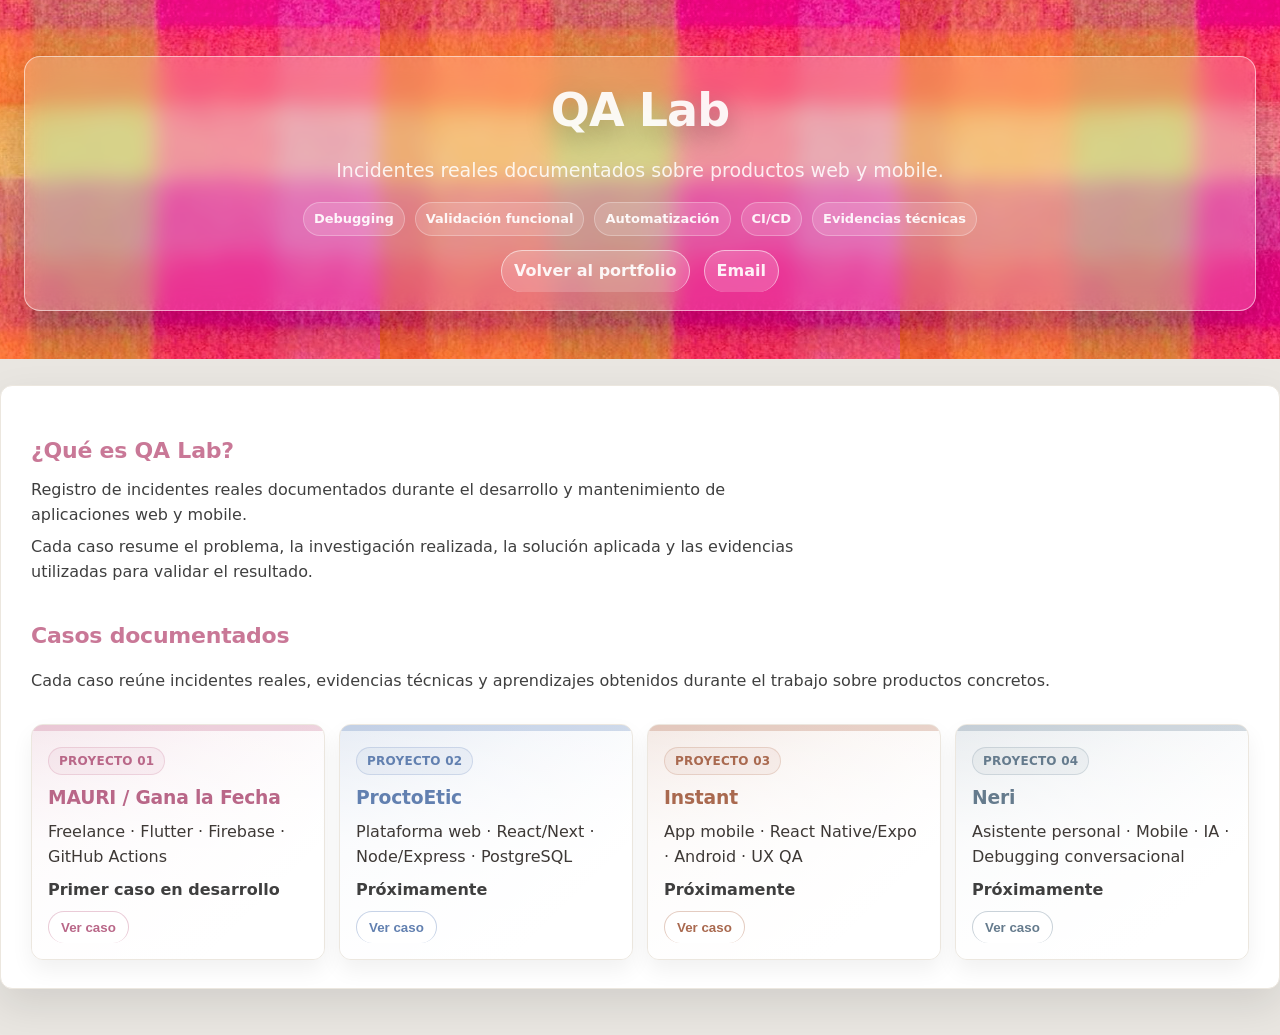
==== qa/index.html @ 07ca9635 "Carpetas de evidencias" ====
<!doctype html>
<html lang="es">
<head>
  <meta charset="UTF-8" />
  <meta name="viewport" content="width=device-width, initial-scale=1.0" />
  <title>QA Lab | Malena Guirotane</title>
  <link rel="stylesheet" href="../style.css" />
</head>

<body>
  <header class="site-header">
    <div class="container header-inner">
      <div class="brand">
        <h1 class="brand-title">QA Lab</h1>
        <p class="brand-subtitle">Incidentes reales documentados sobre productos web y mobile.</p>

        <div class="qa-hero-pills" aria-label="Enfoques QA Lab">
          <span class="pill">Debugging</span>
          <span class="pill">Validación funcional</span>
          <span class="pill">Automatización</span>
          <span class="pill">CI/CD</span>
          <span class="pill">Evidencias técnicas</span>
        </div>

        <div class="brand-links">
          <a class="btn" href="/">Volver al portfolio</a>
          <a class="btn" href="mailto:mguiro21@gmail.com?subject=Consulta%20sobre%20QA%20Lab">Email</a>
        </div>
      </div>
    </div>
  </header>

  <div class="paper-wrap">
    <main class="container paper-card">
      <section class="qa-intro">
        <h2>¿Qué es QA Lab?</h2>
        <div class="qa-copy">
          <p class="muted">
            Registro de incidentes reales documentados durante el desarrollo y mantenimiento de aplicaciones web y mobile.
          </p>
          <p class="muted">
            Cada caso resume el problema, la investigación realizada, la solución aplicada y las evidencias utilizadas para validar el resultado.
          </p>
        </div>
      </section>

      <section class="qa-cases">
        <h2>Casos documentados</h2>
        <p class="muted">
          Cada caso reúne incidentes reales, evidencias técnicas y aprendizajes obtenidos durante el trabajo sobre productos concretos.
        </p>

        <div class="qa-case-grid">
          <article class="card qa-case-card qa-case-card--mauri" data-project-card="mauri">
            <div class="qa-case-card__overlay"></div>
            <div class="qa-case-card__content">
            <div class="qa-case-card__label">PROYECTO 01</div>
            <h3>MAURI / Gana la Fecha</h3>
            <p class="muted">Freelance · Flutter · Firebase · GitHub Actions</p>
            <p class="qa-case-status">Primer caso en desarrollo</p>
            <button class="btn qa-case-trigger" type="button" data-target="mauri" data-open-label="Ver caso" data-close-label="Cerrar caso">Ver caso</button>
            </div>
          </article>

          <article class="card qa-case-card qa-case-card--proctoetic" data-project-card="proctoetic">
            <div class="qa-case-card__overlay"></div>
            <div class="qa-case-card__content">
            <div class="qa-case-card__label">PROYECTO 02</div>
            <h3>ProctoEtic</h3>
            <p class="muted">Plataforma web · React/Next · Node/Express · PostgreSQL</p>
            <p class="qa-case-status">Próximamente</p>
            <button class="btn qa-case-trigger" type="button" data-target="proctoetic" data-open-label="Ver caso" data-close-label="Cerrar caso">Ver caso</button>
            </div>
          </article>

          <article class="card qa-case-card qa-case-card--instant" data-project-card="instant">
            <div class="qa-case-card__overlay"></div>
            <div class="qa-case-card__content">
            <div class="qa-case-card__label">PROYECTO 03</div>
            <h3>Instant</h3>
            <p class="muted">App mobile · React Native/Expo · Android · UX QA</p>
            <p class="qa-case-status">Próximamente</p>
            <button class="btn qa-case-trigger" type="button" data-target="instant" data-open-label="Ver caso" data-close-label="Cerrar caso">Ver caso</button>
            </div>
          </article>

          <article class="card qa-case-card qa-case-card--neri" data-project-card="neri">
            <div class="qa-case-card__overlay"></div>
            <div class="qa-case-card__content">
            <div class="qa-case-card__label">PROYECTO 04</div>
            <h3>Neri</h3>
            <p class="muted">Asistente personal · Mobile · IA · Debugging conversacional</p>
            <p class="qa-case-status">Próximamente</p>
            <button class="btn qa-case-trigger" type="button" data-target="neri" data-open-label="Ver caso" data-close-label="Cerrar caso">Ver caso</button>
            </div>
          </article>
        </div>
      </section>

      <section id="mauri" class="qa-entry qa-entry--mauri" hidden>
        <div class="qa-entry__head">
          <span class="qa-entry__label">PROYECTO 01</span>
          <h2>MAURI / Gana la Fecha</h2>
        </div>
        <p class="qa-entry__meta muted">Proyecto freelance de mantenimiento, debugging, builds Android/Web y automatización de despliegues sobre una app Flutter/Firebase.</p>

        <div class="qa-tabs" role="tablist" aria-label="Secciones MAURI">
          <button class="qa-tab is-active" type="button" role="tab" aria-selected="true" data-tab-target="mauri-overview">Ficha rápida</button>
          <button class="qa-tab" type="button" role="tab" aria-selected="false" data-tab-target="mauri-summary">Resumen</button>
          <button class="qa-tab" type="button" role="tab" aria-selected="false" data-tab-target="mauri-tech">Tecnologías</button>
          <button class="qa-tab" type="button" role="tab" aria-selected="false" data-tab-target="mauri-incidents">Incidentes</button>
          <button class="qa-tab" type="button" role="tab" aria-selected="false" data-tab-target="mauri-learnings">Aprendizajes</button>
        </div>

        <div class="qa-tab-panels">
          <section id="mauri-overview" class="qa-tab-panel is-active" role="tabpanel">
            <div class="qa-fact-grid">
              <div class="qa-fact-row"><span class="qa-fact-key">Rol</span><span class="qa-fact-value">Proyecto freelance</span></div>
              <div class="qa-fact-row"><span class="qa-fact-key">Tipo</span><span class="qa-fact-value">Mantenimiento correctivo y evolutivo</span></div>
              <div class="qa-fact-row"><span class="qa-fact-key">Plataformas</span><span class="qa-fact-value">Android · Web</span></div>
              <div class="qa-fact-row"><span class="qa-fact-key">Stack principal</span><span class="qa-fact-value">Flutter · Firebase</span></div>
              <div class="qa-fact-row"><span class="qa-fact-key">Foco</span><span class="qa-fact-value">Debugging · Builds · CI/CD · Despliegues</span></div>
            </div>
          </section>

          <section id="mauri-summary" class="qa-tab-panel" role="tabpanel" hidden>
            <p class="muted">MAURI / Gana la Fecha fue un proyecto freelance de mantenimiento correctivo y evolutivo sobre una aplicación Flutter/Firebase y su landing web.</p>
            <p class="muted">En esta sección se documentan incidentes relacionados con debugging, infraestructura, CI/CD, despliegues y validación técnica en un contexto de cliente real.</p>
          </section>

          <section id="mauri-tech" class="qa-tab-panel" role="tabpanel" hidden>
            <div class="qa-tech-groups">
              <article class="qa-tech-group">
                <h3>Mobile / App</h3>
                <ul class="stack">
                  <li>Flutter</li>
                  <li>Android Build</li>
                </ul>
              </article>

              <article class="qa-tech-group">
                <h3>Backend / Plataforma</h3>
                <ul class="stack">
                  <li>Firebase</li>
                  <li>Firebase Hosting</li>
                </ul>
              </article>

              <article class="qa-tech-group">
                <h3>CI/CD</h3>
                <ul class="stack">
                  <li>GitHub Actions</li>
                  <li>GitHub</li>
                </ul>
              </article>

              <article class="qa-tech-group">
                <h3>Control de versión</h3>
                <ul class="stack">
                  <li>Git</li>
                </ul>
              </article>
            </div>
          </section>

          <section id="mauri-incidents" class="qa-tab-panel" role="tabpanel" hidden>
            <ul class="qa-incident-list qa-incident-list--docs">
              <li>MAU-001 — Pipeline Android bloqueado por configuración de build.</li>
              <li>MAU-002 — Crash crítico durante el inicio de Flutter Web.</li>
              <li>MAU-003 — Problemas de despliegue y publicación de la versión Web.</li>
              <li>MAU-004 — Hardening de Firebase Hosting y reglas de seguridad.</li>
            </ul>

            <div class="qa-evidence-placeholder qa-evidence-placeholder--inline">
              <strong>Evidencias previstas</strong>
              <p>GitHub Actions overview · run fallido · run exitoso · artifacts generados · error Flutter Web · validación post-fix</p>
            </div>
          </section>

          <section id="mauri-learnings" class="qa-tab-panel" role="tabpanel" hidden>
            <p class="muted">Este proyecto permitió trabajar sobre problemas reales de mantenimiento, despliegue y validación técnica, integrando debugging, revisión de logs, configuración Firebase y automatización de builds.</p>
          </section>
        </div>
      </section>

      <section id="proctoetic" class="qa-entry qa-entry--proctoetic" hidden>
        <div class="qa-entry__head">
          <span class="qa-entry__label">PROYECTO 02</span>
          <h2>ProctoEtic</h2>
        </div>
        <p class="qa-entry__meta muted">Plataforma web de evaluación y supervisión con foco en flujos funcionales, monitoreo y validación operativa.</p>

        <div class="qa-entry__grid">
          <article class="card compact">
            <h3>Resumen ejecutivo</h3>
            <p class="muted">Contenido en documentación. Esta sección se completará con incidentes reales, evidencias y validaciones técnicas.</p>
          </article>
          <article class="card compact">
            <h3>Tecnologías</h3>
            <p class="muted">React/Next · Node/Express · PostgreSQL</p>
          </article>
          <article class="card compact">
            <h3>Incidentes</h3>
            <p class="muted">Contenido en documentación. Esta sección se completará con incidentes reales, evidencias y validaciones técnicas.</p>
          </article>
          <article class="card compact">
            <h3>Aprendizajes</h3>
            <p class="muted">Contenido en documentación. Esta sección se completará con incidentes reales, evidencias y validaciones técnicas.</p>
          </article>
        </div>
      </section>

      <section id="instant" class="qa-entry qa-entry--instant" hidden>
        <div class="qa-entry__head">
          <span class="qa-entry__label">PROYECTO 03</span>
          <h2>Instant</h2>
        </div>
        <p class="qa-entry__meta muted">App mobile orientada a validación funcional, pruebas de experiencia de uso y control de flujos sobre entorno Android.</p>

        <div class="qa-entry__grid">
          <article class="card compact">
            <h3>Resumen ejecutivo</h3>
            <p class="muted">Contenido en documentación. Esta sección se completará con incidentes reales, evidencias y validaciones técnicas.</p>
          </article>
          <article class="card compact">
            <h3>Tecnologías</h3>
            <p class="muted">React Native/Expo · Android · UX QA</p>
          </article>
          <article class="card compact">
            <h3>Incidentes</h3>
            <p class="muted">Contenido en documentación. Esta sección se completará con incidentes reales, evidencias y validaciones técnicas.</p>
          </article>
          <article class="card compact">
            <h3>Aprendizajes</h3>
            <p class="muted">Contenido en documentación. Esta sección se completará con incidentes reales, evidencias y validaciones técnicas.</p>
          </article>
        </div>
      </section>

      <section id="neri" class="qa-entry qa-entry--neri" hidden>
        <div class="qa-entry__head">
          <span class="qa-entry__label">PROYECTO 04</span>
          <h2>Neri</h2>
        </div>
        <p class="qa-entry__meta muted">Asistente personal mobile con foco en debugging conversacional, validación de comportamiento y trazabilidad funcional.</p>

        <div class="qa-entry__grid">
          <article class="card compact">
            <h3>Resumen ejecutivo</h3>
            <p class="muted">Contenido en documentación. Esta sección se completará con incidentes reales, evidencias y validaciones técnicas.</p>
          </article>
          <article class="card compact">
            <h3>Tecnologías</h3>
            <p class="muted">Mobile · IA · Debugging conversacional</p>
          </article>
          <article class="card compact">
            <h3>Incidentes</h3>
            <p class="muted">Contenido en documentación. Esta sección se completará con incidentes reales, evidencias y validaciones técnicas.</p>
          </article>
          <article class="card compact">
            <h3>Aprendizajes</h3>
            <p class="muted">Contenido en documentación. Esta sección se completará con incidentes reales, evidencias y validaciones técnicas.</p>
          </article>
        </div>
      </section>
    </main>
  </div>
  <script>
    (() => {
      const triggers = document.querySelectorAll('.qa-case-trigger');
      const cards = document.querySelectorAll('[data-project-card]');
      const sections = document.querySelectorAll('.qa-entry');
      let activeId = null;

      function syncButtons(id) {
        triggers.forEach((trigger) => {
          const isActive = trigger.dataset.target === id;
          trigger.textContent = isActive ? trigger.dataset.closeLabel : trigger.dataset.openLabel;
          trigger.classList.toggle('is-active', isActive);
          trigger.setAttribute('aria-expanded', isActive ? 'true' : 'false');
        });
      }

      function closeAll() {
        sections.forEach((section) => {
          section.hidden = true;
          section.classList.remove('is-active');
        });

        cards.forEach((card) => {
          card.classList.remove('is-active');
        });

        syncButtons(null);
        activeId = null;
      }

      function openProject(id) {
        closeAll();

        const target = document.getElementById(id);
        const activeCard = document.querySelector(`[data-project-card="${id}"]`);

        if (!target || !activeCard) return;

        target.hidden = false;
        target.classList.add('is-active');
        activeCard.classList.add('is-active');
        syncButtons(id);
        activeId = id;

        requestAnimationFrame(() => {
          target.scrollIntoView({ behavior: 'smooth', block: 'start' });
        });
      }

      triggers.forEach((trigger) => {
        trigger.addEventListener('click', () => {
          const id = trigger.dataset.target;
          if (activeId === id) {
            closeAll();
            return;
          }
          openProject(id);
        });
      });

      const mauriTabs = document.querySelectorAll('#mauri .qa-tab');
      const mauriPanels = document.querySelectorAll('#mauri .qa-tab-panel');

      mauriTabs.forEach((tab) => {
        tab.addEventListener('click', () => {
          const targetId = tab.dataset.tabTarget;

          mauriTabs.forEach((item) => {
            const active = item === tab;
            item.classList.toggle('is-active', active);
            item.setAttribute('aria-selected', active ? 'true' : 'false');
          });

          mauriPanels.forEach((panel) => {
            const active = panel.id === targetId;
            panel.classList.toggle('is-active', active);
            panel.hidden = !active;
          });
        });
      });
    })();
  </script>
</body>
</html>
---- style.css ----
:root{
  --ink: #1b1b1b;
  --muted: #3f3f3f;

  /* body inferior */
  --page-gray: #e9e6e1;
  --card-white: #ffffff;

  /* rosa pastel */
  --pink-soft: #d98aa7;
  --pink-soft-2: #c97897;

  --border-soft: #ece7df;
}

*{ box-sizing: border-box; }
html{ scroll-behavior: smooth; }

body{
  margin: 0;
  font-family: system-ui, -apple-system, Segoe UI, Roboto, Arial, sans-serif;
  color: var(--ink);
  background: #faf8f4;
  line-height: 1.55;
}

.container{
  max-width: 1360px;
  margin: 0 auto;
  padding: 22px 24px;
}

/* ===== HEADER con IMAGEN TEXTIL ===== */
.site-header{
  position: relative;
  padding: 34px 0 26px;
  overflow: hidden;
}

/* Fondo: imagen en mosaico para que NO se deforme */
.site-header::before{
  content:"";
  position:absolute;
  inset: 0;

  /* fallback visible si algo falla */
  background-color: #e43a8b;

  /* tu imagen local */
  background-image: url("./assets/textura-lana.jpg");
  background-repeat: repeat;
  background-size: 520px 520px;   /* ajusta tamaño del patrón */
  background-position: center;

  filter: saturate(1.08) contrast(1.05);
}

/* Luz suave para dar “acabado” (no debe blanquear) */
.site-header::after{
  content:"";
  position:absolute;
  inset: 0;
  pointer-events: none;

  background:
    radial-gradient(900px 380px at 20% 30%, rgba(255,255,255,0.10), transparent 65%),
    radial-gradient(900px 380px at 80% 40%, rgba(255,255,255,0.08), transparent 65%);
  opacity: 0.75;
}

.header-inner{
  position: relative;
  z-index: 1;
  display: flex;
  justify-content: center;
}

.brand{
  display: inline-block;
  width: 100%;
  max-width: none;
  margin: 0 auto;
  padding: 18px;
  border-radius: 16px;
  border: 1px solid rgba(255,255,255,0.55);
  background: rgba(255,255,255,0.18);
  backdrop-filter: blur(10px);
  box-shadow: 0 18px 45px rgba(0,0,0,0.20);
  text-align: center;
}

.brand-title{
  margin: 0;
  font-size: clamp(30px, 5vw, 46px);
  letter-spacing: -0.02em;
  color: rgba(255,255,255,0.92);
  text-shadow: 0 10px 28px rgba(0,0,0,0.30);
}

.brand-subtitle{
  margin: 10px 0 0;
  color: rgba(255,255,255,0.86);
  max-width: none;
  font-size: 19px;
  margin-left: auto;
  margin-right: auto;
}

.brand-links{
  display: flex;
  gap: 14px;
  flex-wrap: wrap;
  margin-top: 14px;
  justify-content: center;
}

.brand-links a{
  color: rgba(255,255,255,0.92);
  text-decoration: none;
  border-bottom: 1px solid rgba(255,255,255,0.35);
}
.brand-links a:hover{ border-bottom-color: rgba(255,255,255,0.75); }

/* ===== BODY GRIS + TARJETA BLANCA ===== */
.paper-wrap{
  background: var(--page-gray);
  padding: 26px 0 46px;
}

.paper-card{
  background: var(--card-white);
  border: 1px solid var(--border-soft);
  border-radius: 12px;
  padding: 28px 30px;
  box-shadow: 0 16px 40px rgba(0,0,0,0.10);
}

.qa-intro{
  max-width: 780px;
}

.qa-copy{
  display: grid;
  gap: 8px;
}

.qa-copy p{
  margin: 0;
}

.qa-hero-pills{
  display: flex;
  flex-wrap: wrap;
  justify-content: center;
  gap: 10px;
  margin-top: 16px;
}

.qa-hero-pills .pill{
  border-style: solid;
  border-color: rgba(255,255,255,0.28);
  background: rgba(255,255,255,0.14);
  color: rgba(255,255,255,0.92);
}

.qa-cases,
.qa-entry{
  margin-top: 34px;
}

.qa-case-grid{
  display: grid;
  grid-template-columns: repeat(auto-fit, minmax(250px, 1fr));
  gap: 14px;
  margin-top: 12px;
}

.qa-case-card{
  --qa-accent-rgb: 201,120,151;
  --qa-accent-text: #b96788;
  position: relative;
  overflow: hidden;
  display: flex;
  flex-direction: column;
  gap: 8px;
  min-height: 220px;
  justify-content: flex-end;
  background-size: cover;
  background-position: center;
  isolation: isolate;
  border: 1px solid rgba(var(--qa-accent-rgb),0.26);
  box-shadow: 0 12px 24px rgba(0,0,0,0.06);
  transition: transform 180ms ease, box-shadow 180ms ease, border-color 180ms ease, background-color 180ms ease;
}

.qa-case-card::before{
  content: "";
  position: absolute;
  top: 0;
  left: 0;
  right: 0;
  height: 6px;
  background: rgba(var(--qa-accent-rgb),0.30);
  z-index: 1;
}

.qa-case-card h3,
.qa-case-card p{
  margin: 0;
}

.qa-case-card h3{
  color: var(--qa-accent-text);
}

.qa-case-card .btn{
  margin-top: auto;
  width: fit-content;
  position: relative;
  z-index: 1;
  border-color: rgba(var(--qa-accent-rgb),0.38);
  color: var(--qa-accent-text);
  background: rgba(255,255,255,0.72);
}

.qa-case-card__label,
.qa-entry__label{
  display: inline-flex;
  align-items: center;
  width: fit-content;
  padding: 4px 10px;
  border-radius: 999px;
  border: 1px solid rgba(var(--qa-accent-rgb),0.24);
  background: rgba(var(--qa-accent-rgb),0.08);
  color: var(--qa-accent-text);
  font-size: 12px;
  font-weight: 700;
  letter-spacing: 0.02em;
}

.qa-case-card__overlay{
  position: absolute;
  inset: 0;
  background:
    linear-gradient(180deg, rgba(255,255,255,0.10) 0%, rgba(255,255,255,0.74) 50%, rgba(255,255,255,0.90) 100%),
    linear-gradient(135deg, rgba(var(--qa-accent-rgb),0.18) 0%, rgba(var(--qa-accent-rgb),0.08) 38%, rgba(255,255,255,0) 78%);
  z-index: 0;
}

.qa-case-card__content{
  position: relative;
  z-index: 1;
  display: flex;
  flex-direction: column;
  gap: 8px;
  padding-top: 6px;
}

.qa-case-card__content .muted{
  color: #3e3936;
}

.qa-case-card:hover{
  transform: translateY(-2px);
  box-shadow: 0 16px 30px rgba(0,0,0,0.09);
}

.qa-case-card.is-active{
  border-color: rgba(var(--qa-accent-rgb),0.52);
  background-color: rgba(var(--qa-accent-rgb),0.06);
  box-shadow: 0 18px 34px rgba(0,0,0,0.12);
}

.qa-case-card.is-active .qa-case-card__label{
  background: rgba(var(--qa-accent-rgb),0.18);
  border-color: rgba(var(--qa-accent-rgb),0.42);
}

.qa-case-card.is-active h3{
  color: var(--qa-accent-text);
}

.qa-case-card--mauri{
  --qa-accent-rgb: 201,120,151;
  --qa-accent-text: #b96788;
  background-image:
    linear-gradient(135deg, rgba(255,236,242,0.98), rgba(255,244,248,0.95)),
    linear-gradient(135deg, rgba(201,120,151,0.24), rgba(217,138,167,0.12));
}

.qa-case-card--proctoetic{
  --qa-accent-rgb: 108,140,191;
  --qa-accent-text: #6280b0;
  background-image:
    linear-gradient(135deg, rgba(232,241,255,0.97), rgba(244,248,255,0.93)),
    url("./assets/proctoetic/02-dashboard.png");
}

.qa-case-card--instant{
  --qa-accent-rgb: 185,121,92;
  --qa-accent-text: #a9694f;
  background-image:
    linear-gradient(135deg, rgba(251,238,228,0.98), rgba(255,246,240,0.94)),
    url("./assets/instant/01-home.png");
}

.qa-case-card--neri{
  --qa-accent-rgb: 114,137,156;
  --qa-accent-text: #657b8d;
  background-image:
    linear-gradient(135deg, rgba(235,241,246,0.98), rgba(245,248,251,0.94)),
    linear-gradient(135deg, rgba(114,137,156,0.16), rgba(114,137,156,0.06));
}

.qa-case-trigger{
  align-self: flex-start;
}

.qa-case-trigger.is-active{
  border-color: rgba(var(--qa-accent-rgb),0.58);
  background: rgba(var(--qa-accent-rgb),0.14);
  color: var(--qa-accent-text);
  box-shadow: 0 6px 14px rgba(0,0,0,0.06);
}

.qa-case-status{
  color: var(--muted);
  font-weight: 600;
}

.qa-entry{
  scroll-margin-top: 26px;
  --qa-accent-rgb: 201,120,151;
  --qa-accent-text: #b96788;
  margin-top: 42px;
  padding: 30px 32px;
  border-radius: 22px;
  border: 1px solid rgba(var(--qa-accent-rgb),0.16);
  border-left: 5px solid rgba(var(--qa-accent-rgb),0.42);
  background:
    linear-gradient(180deg, rgba(255,251,249,0.99) 0%, rgba(249,245,241,0.99) 100%);
  box-shadow:
    0 20px 38px rgba(0,0,0,0.13),
    inset 0 1px 0 rgba(255,255,255,0.72);
}

.qa-entry[hidden]{
  display: none !important;
}

.qa-entry.is-active{
  animation: qaFadeIn 220ms ease;
}

.qa-entry__head{
  display: grid;
  gap: 10px;
  margin-bottom: 14px;
}

.qa-entry__head h2{
  margin-bottom: 0;
  color: var(--qa-accent-text);
}

.qa-entry__meta{
  margin: 0;
  max-width: 760px;
}

.qa-entry__grid{
  display: grid;
  grid-template-columns: repeat(auto-fit, minmax(240px, 1fr));
  gap: 16px;
  margin-top: 18px;
}

.qa-entry__grid .card{
  margin-top: 0;
  box-shadow: 0 8px 18px rgba(0,0,0,0.05);
  background: rgba(255,255,255,0.82);
  border-color: rgba(var(--qa-accent-rgb),0.12);
}

.qa-entry__grid .card h3{
  color: var(--qa-accent-text);
}

.qa-tabs{
  display: flex;
  flex-wrap: wrap;
  gap: 10px;
  margin-top: 18px;
  padding-bottom: 4px;
}

.qa-tab{
  appearance: none;
  border: 1px solid rgba(var(--qa-accent-rgb),0.16);
  background: rgba(255,255,255,0.68);
  color: var(--muted);
  border-radius: 999px;
  padding: 10px 14px;
  font: inherit;
  font-weight: 600;
  cursor: pointer;
  transition: border-color 160ms ease, background 160ms ease, color 160ms ease, box-shadow 160ms ease;
}

.qa-tab:hover{
  border-color: rgba(var(--qa-accent-rgb),0.28);
  color: var(--qa-accent-text);
}

.qa-tab.is-active{
  border-color: rgba(var(--qa-accent-rgb),0.38);
  background: rgba(var(--qa-accent-rgb),0.12);
  color: var(--qa-accent-text);
  box-shadow: 0 8px 16px rgba(0,0,0,0.05);
}

.qa-tab-panels{
  margin-top: 18px;
}

.qa-tab-panel{
  border: 1px solid rgba(var(--qa-accent-rgb),0.14);
  border-radius: 16px;
  background: rgba(255,255,255,0.76);
  box-shadow: 0 4px 10px rgba(0,0,0,0.03);
  padding: 18px;
}

.qa-tab-panel[hidden]{
  display: none !important;
}

.qa-tab-panel p{
  margin: 0;
}

.qa-tab-panel p + p{
  margin-top: 10px;
}

.qa-fact-grid{
  display: grid;
  gap: 10px;
}

.qa-fact-row{
  display: grid;
  grid-template-columns: minmax(120px, 180px) 1fr;
  gap: 14px;
  padding-bottom: 10px;
  border-bottom: 1px solid rgba(var(--qa-accent-rgb),0.10);
}

.qa-fact-row:last-child{
  padding-bottom: 0;
  border-bottom: 0;
}

.qa-fact-key{
  color: var(--qa-accent-text);
  font-weight: 700;
}

.qa-fact-value{
  color: var(--muted);
}

.qa-tech-groups{
  display: grid;
  grid-template-columns: repeat(auto-fit, minmax(220px, 1fr));
  gap: 14px;
}

.qa-tech-group{
  padding: 14px;
  border-radius: 14px;
  border: 1px solid rgba(var(--qa-accent-rgb),0.10);
  background: rgba(255,255,255,0.60);
}

.qa-tech-group h3{
  margin: 0 0 10px;
  color: var(--qa-accent-text);
  font-size: 15px;
}

.qa-tech-group .stack{
  margin-top: 0;
}

.qa-incident-list--docs{
  margin: 0;
  padding-left: 18px;
}

.qa-incident-list--docs li + li{
  margin-top: 8px;
}

.qa-evidence-placeholder{
  margin-top: 10px;
  padding: 10px 12px;
  border-radius: 12px;
  border: 1px dashed rgba(var(--qa-accent-rgb),0.22);
  background: rgba(var(--qa-accent-rgb),0.05);
}

.qa-evidence-placeholder strong{
  display: block;
  margin-bottom: 4px;
  color: var(--qa-accent-text);
}

.qa-evidence-placeholder p{
  margin: 0;
  color: var(--muted);
}

.qa-evidence-placeholder--inline{
  margin-top: 16px;
}

@media (max-width: 640px){
  .qa-tabs{
    flex-wrap: nowrap;
    overflow-x: auto;
    padding-bottom: 6px;
  }

  .qa-fact-row{
    grid-template-columns: 1fr;
    gap: 4px;
  }
}

.qa-incident-list{
  margin: 0;
  padding-left: 18px;
  color: var(--muted);
}

.qa-incident-list li + li{
  margin-top: 6px;
}

.qa-entry--mauri{
  --qa-accent-rgb: 201,120,151;
  --qa-accent-text: #b96788;
}

.qa-entry--proctoetic{
  --qa-accent-rgb: 108,140,191;
  --qa-accent-text: #6280b0;
}

.qa-entry--instant{
  --qa-accent-rgb: 185,121,92;
  --qa-accent-text: #a9694f;
}

.qa-entry--neri{
  --qa-accent-rgb: 114,137,156;
  --qa-accent-text: #657b8d;
}

@keyframes qaFadeIn{
  from{
    opacity: 0;
    transform: translateY(6px);
  }
  to{
    opacity: 1;
    transform: translateY(0);
  }
}

@media (max-width: 640px){
  .qa-entry{
    padding: 18px;
  }
}

section{ margin-top: 20px; }

.about-copy{
  max-width: 760px;
}

.about-copy p{
  max-width: none;
}

h2{
  margin: 0 0 10px;
  font-size: 22px;
  letter-spacing: -0.01em;
  color: var(--pink-soft-2);
}

h3{
  margin: 0 0 8px;
  letter-spacing: -0.01em;
  color: var(--pink-soft-2);
}

.muted{ color: var(--muted); }

.paper-card a{
  color: var(--pink-soft-2);
  text-decoration: none;
  border-bottom: 1px solid rgba(201,120,151,0.35);
}
.paper-card a:hover{ border-bottom-color: rgba(201,120,151,0.85); }

.btn{
  display: inline-flex;
  align-items: center;
  gap: 6px;
  padding: 8px 12px;
  border-radius: 999px;
  border: 1px solid rgba(201,120,151,0.35);
  background: #fff;
  color: var(--pink-soft-2);
  font-weight: 600;
  text-decoration: none;
  cursor: pointer;
}
.btn,
a.btn{ border-bottom: 0; }
.btn:hover{ border-color: rgba(201,120,151,0.85); }
.paper-card a.btn:hover{ border-bottom: 0; }
.btn[aria-disabled="true"]{
  opacity: 0.6;
  pointer-events: none;
}

.brand-links .btn{
  background: rgba(255,255,255,0.18);
  border-color: rgba(255,255,255,0.55);
  color: rgba(255,255,255,0.92);
  border-bottom: 0;
}
.brand-links .btn:hover{ border-color: rgba(255,255,255,0.85); }

.links{
  display: flex;
  gap: 12px;
  margin-top: 10px;
  flex-wrap: wrap;
}

.pill{
  display: inline-flex;
  align-items: center;
  padding: 6px 10px;
  border-radius: 999px;
  border: 1px dashed rgba(201,120,151,0.35);
  background: rgba(201,120,151,0.08);
  color: rgba(201,120,151,0.95);
  font-size: 13px;
  font-weight: 600;
}

.card{
  background: #fff;
  border: 1px solid var(--border-soft);
  border-radius: 12px;
  padding: 16px;
  margin-top: 14px;
  box-shadow: 0 10px 22px rgba(0,0,0,0.06);
}

.card.compact p{ margin: 0; }
.card.compact h3{ margin-bottom: 6px; }

.project-card__header{
  display: flex;
  align-items: flex-start;
  gap: 10px;
  flex-wrap: wrap;
}

.project-status{
  display: inline-flex;
  align-items: center;
  padding: 4px 10px;
  border-radius: 999px;
  border: 1px solid rgba(201,120,151,0.25);
  background: rgba(201,120,151,0.12);
  color: rgba(201,120,151,0.95);
  font-size: 12px;
  font-weight: 600;
}

.project-lead{
  margin: 10px 0 0;
  color: var(--muted);
}

.project-role{
  margin: 12px 0 0;
  color: var(--muted);
}

.project-card--secondary{
  box-shadow: 0 8px 18px rgba(0,0,0,0.05);
  padding-bottom: 22px;
}

.project-card--secondary .links{
  margin-bottom: 2px;
}

/* Skills tags */
.tags{
  list-style: none;
  padding: 0;
  margin: 12px 0 0;
  display: flex;
  flex-wrap: wrap;
  gap: 10px;
}

.tags li{
  background: #fff;
  border: 1px solid var(--border-soft);
  padding: 8px 12px;
  border-radius: 999px;
  color: var(--pink-soft);
}

.skills-grid{
  display: grid;
  grid-template-columns: repeat(auto-fit, minmax(260px, 1fr));
  gap: 14px;
  margin-top: 12px;
}

.skill-card{
  margin-top: 0;
  min-height: 100%;
}

.skill-card p{
  line-height: 1.6;
}

/* Stack chips */
.stack{
  list-style: none;
  padding: 0;
  margin: 10px 0 0;
  display: flex;
  flex-wrap: wrap;
  gap: 8px;
}

.stack li{
  background: rgba(201,120,151,0.10);
  border: 1px solid rgba(201,120,151,0.22);
  color: rgba(201,120,151,0.95);
  padding: 6px 10px;
  border-radius: 999px;
  font-size: 13px;
}

.features{
  margin: 10px 0 0;
  padding-left: 18px;
  color: var(--muted);
}
.features li{ margin: 4px 0; }

.instant-strip{
  margin-top: 14px;
  display: flex;
  gap: 12px;
  justify-content: center;
  align-items: center;
  flex-wrap: wrap;
}

.instant-strip a{
  display: block;
  padding: 6px;
  border-radius: 16px;
  background: rgba(217,138,167,0.12);
  border: 1px solid rgba(217,138,167,0.22);
  box-shadow: 0 10px 20px rgba(0,0,0,0.08);
  transition: transform 160ms ease, box-shadow 160ms ease, background 160ms ease;
  cursor: pointer;
}

.instant-strip img{
  display: block;
  width: 100px;
  aspect-ratio: 9 / 19;
  object-fit: cover;
  border-radius: 12px;
  box-shadow: 0 6px 14px rgba(0,0,0,0.10);
}

.instant-strip a:hover{
  transform: translateY(-4px) scale(1.02);
  background: rgba(217,138,167,0.16);
  box-shadow: 0 18px 30px rgba(0,0,0,0.12);
}

.pe-modal:target{
  display: flex;
  opacity: 1;
  animation: peFadeIn 180ms ease;
}


.pe-modal{
  position: fixed;
  inset: 0;
  display: none;
  opacity: 0;
  transition: opacity 180ms ease;
  align-items: center;
  justify-content: center;
  background: rgba(0,0,0,0.7);
  z-index: 10000;
}

@keyframes peFadeIn{
  from { opacity: 0; }
  to { opacity: 1; }
}

.pe-modal[aria-hidden="false"]{
  display: flex;
  opacity: 1;
}

.pe-modal__backdrop{
  position: absolute;
  inset: 0;
}

.pe-modal__panel{
  position: relative;
  z-index: 1;
  width: min(92vw, 980px);
  max-height: 90vh;
  background: #d6d2c9;
  border: 1px solid rgba(217,138,167,0.18);
  border-radius: 16px;
  padding: 16px 18px 20px;
  display: flex;
  align-items: center;
  justify-content: center;
  box-shadow: 0 26px 60px rgba(0,0,0,0.18);
}

.pe-modal__figure{
  margin: 0;
  text-align: center;
}

.pe-modal__figure img{
  max-width: 92vw;
  max-height: 72vh;
  border-radius: 12px;
  display: block;
  margin: 0 auto;
}

.pe-modal__figure figcaption{
  margin-top: 10px;
  display: flex;
  justify-content: center;
  gap: 12px;
  color: rgba(0,0,0,0.65);
  font-size: 14px;
}

.pe-modal__nav,
.pe-modal__close{
  position: absolute;
  top: 50%;
  transform: translateY(-50%);
  width: 44px;
  height: 44px;
  border-radius: 999px;
  display: inline-flex;
  align-items: center;
  justify-content: center;
  border: 1px solid rgba(0,0,0,0.12);
  background: #fff;
  color: #111;
  font-size: 28px;
  line-height: 1;
  cursor: pointer;
}

.pe-modal__nav--prev{ left: 12px; }
.pe-modal__nav--next{ right: 12px; }

.pe-modal__close{
  top: 12px;
  right: 12px;
  transform: none;
  font-size: 24px;
}

/* Highlights mini cards */
.grid-3{
  display: grid;
  grid-template-columns: repeat(4, minmax(180px, 1fr));
  gap: 10px;
  margin-top: 12px;
  align-items: stretch;
}

.mini-card{
  background: #fff;
  border: 1px solid var(--border-soft);
  border-radius: 12px;
  padding: 12px;
  box-shadow: 0 12px 26px rgba(0,0,0,0.06);
  display: flex;
  flex-direction: column;
  justify-content: flex-start;
  min-height: 100%;
  transition:
    transform 180ms ease,
    box-shadow 180ms ease;
}

.mini-card h3{ margin: 0 0 6px; }
.mini-card p{ margin: 0; }

.mini-card__top{
  display: flex;
  align-items: flex-start;
  justify-content: space-between;
  gap: 10px;
}

.mini-card__open{
  font-size: 12px;
  padding: 5px 10px;
  border-radius: 999px;
  border: 1px solid rgba(201,120,151,0.35);
  color: var(--pink-soft-2);
  background: rgba(201,120,151,0.06);
  text-decoration: none;
  border-bottom: 0;
  flex-shrink: 0;
  font-weight: 700;
}

.mini-card__open:hover{
  border-color: rgba(201,120,151,0.85);
}

.mini-card:hover{
  transform: translateY(-2px);
  box-shadow: 0 14px 28px rgba(0,0,0,0.08);
}

/* footer inferior */
.paper-footer{
  text-align: center;
  margin-top: 16px;
  color: rgba(201,120,151,0.85);
  font-weight: 600;
}

/* ===== BURBUJA MAIL ===== */
.chat-bubble{
  position: fixed;
  top: 14px;
  right: 14px;
  z-index: 9999;

  display: inline-flex;
  align-items: center;
  justify-content: center;

  width: 78px;
  height: 46px;

  border-radius: 999px;
  border: 1px solid rgba(255,255,255,0.60);
  background: rgba(255,255,255,0.20);
  backdrop-filter: blur(10px);

  box-shadow: 0 16px 40px rgba(0,0,0,0.22);
  font-weight: 800;
  color: rgba(255,255,255,0.92);

  text-decoration: none;
  transition: transform 160ms ease, background 160ms ease, border-color 160ms ease;
}

.chat-bubble:hover{
  transform: translateY(-1px);
  background: rgba(255,255,255,0.28);
  border-color: rgba(255,255,255,0.85);
}

/* responsive */
@media (max-width: 860px){
  .grid-3{ grid-template-columns: repeat(2, minmax(0, 1fr)); }
}
@media (max-width: 560px){
  .grid-3{ grid-template-columns: 1fr; }
}
@media (max-width: 720px){
  .container{
    padding: 20px;
  }
  .paper-card{
    padding: 24px;
  }
  .brand{ width: 100%; }
}
@media (max-width: 480px){
  .pe-modal__panel{
    width: min(94vw, 720px);
    padding: 12px;
  }
  .pe-modal__nav{
    width: 40px;
    height: 40px;
    font-size: 24px;
  }
  .pe-modal__close{
    width: 36px;
    height: 36px;
    font-size: 22px;
  }
}

.pe-folderHero{
  margin-top: 16px;
  padding: 16px;
  border-radius: 20px;
  border: 1px solid var(--border-soft);
  background:
    radial-gradient(220px 140px at 20% 0%, rgba(255,255,255,0.9), transparent 70%),
    linear-gradient(180deg, #fff8f3 0%, #ffffff 70%);
  box-shadow: 0 16px 36px rgba(0,0,0,0.08);
}

.pe-folderHero__btn{
  display: block;
  width: 100%;
  border: 0;
  padding: 0;
  background: transparent;
  text-align: left;
  cursor: pointer;
}

.pe-folderHero__stage{
  position: relative;
  height: 320px;
  display: flex;
  align-items: center;
  justify-content: center;
  border-radius: 18px;
  overflow: hidden;
}

.pe-folderHero__cover{
  position: absolute;
  inset: 0;
  width: 100%;
  height: 100%;
  object-fit: contain;
  filter: drop-shadow(0 20px 34px rgba(0,0,0,0.22));
  z-index: 3;
}

.pe-folderHero__shot{
  position: absolute;
  width: 52%;
  border-radius: 16px;
  box-shadow: 0 20px 38px rgba(0,0,0,0.2);
  z-index: 1;
}

.pe-folderHero__shot--a{ transform: translateX(-22%) translateY(26%) rotate(-6deg); }
.pe-folderHero__shot--b{ transform: translateX(2%) translateY(18%) rotate(2deg); }
.pe-folderHero__shot--c{ transform: translateX(26%) translateY(28%) rotate(6deg); }

.pe-folderHero__meta{
  margin-top: 12px;
}

.pe-folderHero__title{
  font-weight: 700;
  color: var(--ink);
}

.pe-folderHero__subtitle{
  color: #6a6460;
  font-size: 14px;
  margin-top: 2px;
}

.pe-folderHero__cta{
  margin-top: 6px;
  color: var(--pink-soft-2);
  font-weight: 700;
  font-size: 13px;
}

.pe-folderHero__btn:hover .pe-folderHero__stage{
  transform: translateY(-3px);
}

.pe-folderHero__btn:hover .pe-folderHero__cover{
  filter: drop-shadow(0 24px 34px rgba(0,0,0,0.22));
}

@media (max-width: 720px){
  .pe-folderHero__stage{ height: 240px; }
  .pe-folderHero__shot{ width: 64%; }
}

@media (max-width: 480px){
  .pe-folderHero__stage{ height: 220px; }
  .pe-folderHero__shot{ width: 68%; }
}
/* =========================
   ProctoEtic Folder (final)
   - papers feel INSIDE
   - uses "mouth" clipping (overflow:hidden)
   ========================= */

.folder-gallery{
  display:flex;
  justify-content:center;
  margin-top:10px;          /* antes 16px */
  margin-bottom:8px;        /* ayuda a que no "toque" Skills */
}

/* Clickable area */
.folder-hit{
  position:relative;
  width:min(760px, 100%);
  height:320px;             /* antes 360px -> sube todo y evita invadir Skills */
  display:block;
  text-decoration:none;
  border-bottom:0;
  cursor:pointer;
  transition: transform 180ms ease, filter 180ms ease;
}

/* Back + Front images */
.folder-back,
.folder-front{
  position:absolute;
  left:50%;
  transform: translateX(-50%);
  width:500px;              /* antes 520px */
  max-width:92%;
  height:auto;
  display:block;
}

/* Back behind everything */
.folder-back{
  top:40px;
  z-index:1;
  filter: drop-shadow(0 14px 30px rgba(0,0,0,.12));
  opacity:.98;
}

/* The CLIPPING window where papers live (this is the "folder mouth") */
.folder-mouth{
  position:absolute;
  left:50%;
  transform: translateX(-50%);
  top:78px;
  width:520px;              /* antes 560px -> m�s angosto */
  max-width:96%;
  height:125px;
  z-index:3;
  overflow:hidden;
  pointer-events:none;
}

/* Papers */
.folder-mouth .paper{
  position:absolute;
  top:30px;
  width:290px;
  height:200px;
  object-fit:cover;
  border-radius:12px;
  box-shadow: 0 18px 40px rgba(0,0,0,.18);
  opacity:.94;
  transform-origin:center;
  transition: transform 180ms ease, opacity 180ms ease;
}

/* Fan positions (M�S JUNTAS, menos salida lateral) */
.folder-mouth .paper-1{ left:88px;  transform: rotate(-7deg) scale(0.85); }
.folder-mouth .paper-2{ left:135px; transform: rotate(1deg) scale(0.90); }
.folder-mouth .paper-3{ right:77px; transform: rotate(8deg) scale(0.82); }

/* Front cover sits ON TOP of papers, hiding their bottom */
.folder-front{
  top:105px;
  z-index:6;
  filter: drop-shadow(0 22px 45px rgba(0,0,0,.22));
}

/* Label on top of folder */
.folder-label{
  position:absolute;
  left:50%;
  transform: translateX(-50%);
  top:195px;
  z-index:7;
  text-align:center;
  pointer-events:none;
}

.folder-title{
  font-weight:900;
  font-size: clamp(22px, 2.6vw, 36px);
  color: rgba(40,40,40,.78);
  text-shadow: 0 2px 18px rgba(255,255,255,.65);
  letter-spacing: -0.02em;
}

.folder-cta{
  margin-top:6px;
  font-size:13px;
  color: rgba(40,40,40,.55);
}

/* Hover: subtle "lift" and papers wiggle upward inside mouth */
.folder-hit:hover{ transform: translateY(-4px); }
.folder-hit:hover .folder-mouth .paper{ opacity:.98; }
.folder-hit:hover .folder-mouth .paper-1{ transform: rotate(-8deg) translateY(-8px); }
.folder-hit:hover .folder-mouth .paper-2{ transform: rotate(0.5deg) translateY(-8px); }
.folder-hit:hover .folder-mouth .paper-3{ transform: rotate(7deg) translateY(-8px); }

/* Responsive */
@media (max-width: 640px){
  .folder-hit{ height: 260px; }

  .folder-back, .folder-front{
    width: 360px;
    max-width: 94%;
  }

  .folder-mouth{
    width: 410px;
    max-width: 96%;
    height: 110px;
    top: 64px;
  }

  .folder-mouth .paper{
    width: 190px;
    height: 150px;
    top: 28px;
    border-radius: 12px;
  }

  .folder-mouth .paper-1{
    left: 52px;
    transform: rotate(-9deg) scale(0.92);
  }
  .folder-mouth .paper-2{
    left: 120px;
    transform: rotate(0deg) scale(0.91);
  }
  .folder-mouth .paper-3{
    right: 52px;
    transform: rotate(8deg) scale(0.90);
  }

  .folder-front{ top: 98px; }
  .folder-label{ top: 156px; }
}
.folder-hit{ transform: translateY(-60px); }
.folder-hit:hover{ transform: translateY(-70px); }
.chat-bubble{
  text-shadow: 0 10px 28px rgba(0,0,0,0.30);
}

.chat-bubble.is-on-light{
  background: rgba(255,255,255,0.88);
  border-color: rgba(201,120,151,0.35);
  color: rgba(201,120,151,0.95);
  text-shadow: none;
  box-shadow: 0 16px 40px rgba(0,0,0,0.18);
}
/* Ajuste burbuja Contactar */
.chat-bubble{
  min-width: 110px;
  padding: 10px 16px;
  height: auto;
}
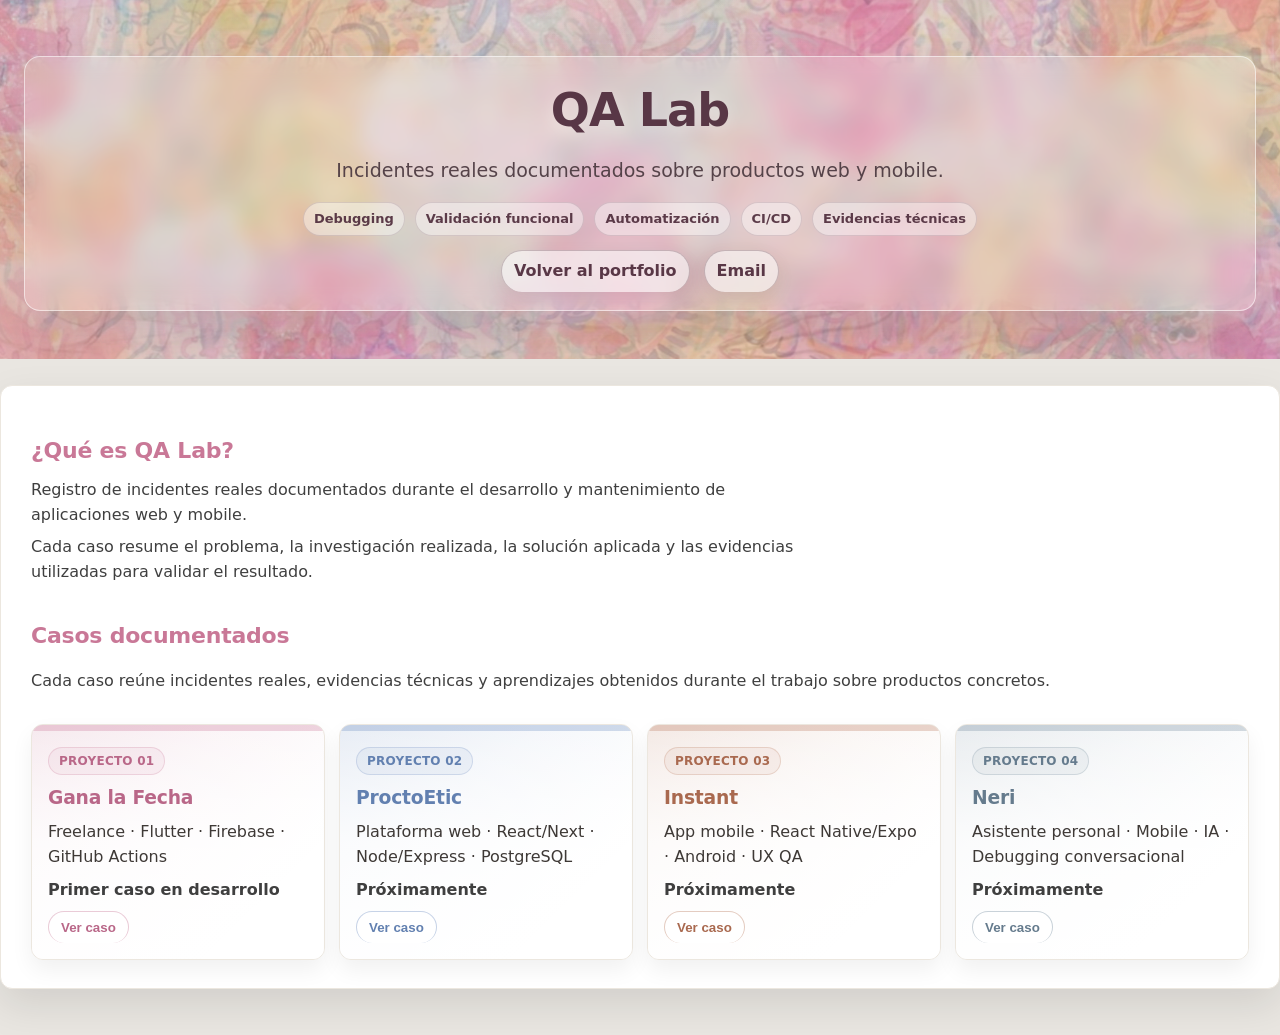
==== commit 7e0cc633: "(QA) integracion de proyecto 1 - GLF" ====
--- a/qa/index.html
+++ b/qa/index.html
@@ -7,7 +7,7 @@
   <link rel="stylesheet" href="../style.css" />
 </head>
 
-<body>
+<body class="qa-page">
   <header class="site-header">
     <div class="container header-inner">
       <div class="brand">
@@ -55,7 +55,7 @@
             <div class="qa-case-card__overlay"></div>
             <div class="qa-case-card__content">
             <div class="qa-case-card__label">PROYECTO 01</div>
-            <h3>MAURI / Gana la Fecha</h3>
+            <h3>Gana la Fecha</h3>
             <p class="muted">Freelance · Flutter · Firebase · GitHub Actions</p>
             <p class="qa-case-status">Primer caso en desarrollo</p>
             <button class="btn qa-case-trigger" type="button" data-target="mauri" data-open-label="Ver caso" data-close-label="Cerrar caso">Ver caso</button>
@@ -100,11 +100,41 @@
       <section id="mauri" class="qa-entry qa-entry--mauri" hidden>
         <div class="qa-entry__head">
           <span class="qa-entry__label">PROYECTO 01</span>
-          <h2>MAURI / Gana la Fecha</h2>
+          <h2>Gana la Fecha</h2>
         </div>
         <p class="qa-entry__meta muted">Proyecto freelance de mantenimiento, debugging, builds Android/Web y automatización de despliegues sobre una app Flutter/Firebase.</p>
 
-        <div class="qa-tabs" role="tablist" aria-label="Secciones MAURI">
+        <div class="qa-overview-strip">
+          <div class="qa-overview-strip__head">
+            <h3>Overview</h3>
+            <p class="muted">Capturas generales del producto para contextualizar la documentación técnica.</p>
+          </div>
+
+          <div class="qa-media-grid qa-media-grid--overview">
+            <figure class="qa-media-card">
+              <button class="qa-media-thumb" type="button" data-lightbox-image="../assets/qa/gana-la-fecha/overview/01-login-mobile.png" data-lightbox-caption="Login">
+                <img src="../assets/qa/gana-la-fecha/overview/01-login-mobile.png" alt="Login de Gana la Fecha" loading="lazy">
+              </button>
+              <figcaption class="qa-media-caption">Login</figcaption>
+            </figure>
+
+            <figure class="qa-media-card">
+              <button class="qa-media-thumb" type="button" data-lightbox-image="../assets/qa/gana-la-fecha/overview/02-home-mobile.png" data-lightbox-caption="Home">
+                <img src="../assets/qa/gana-la-fecha/overview/02-home-mobile.png" alt="Home de Gana la Fecha" loading="lazy">
+              </button>
+              <figcaption class="qa-media-caption">Home</figcaption>
+            </figure>
+
+            <figure class="qa-media-card">
+              <button class="qa-media-thumb" type="button" data-lightbox-image="../assets/qa/gana-la-fecha/overview/03-menu-lateral-mobile.png" data-lightbox-caption="Menú lateral">
+                <img src="../assets/qa/gana-la-fecha/overview/03-menu-lateral-mobile.png" alt="Menú lateral de Gana la Fecha" loading="lazy">
+              </button>
+              <figcaption class="qa-media-caption">Menú lateral</figcaption>
+            </figure>
+          </div>
+        </div>
+
+        <div class="qa-tabs" role="tablist" aria-label="Secciones Gana la Fecha">
           <button class="qa-tab is-active" type="button" role="tab" aria-selected="true" data-tab-target="mauri-overview">Ficha rápida</button>
           <button class="qa-tab" type="button" role="tab" aria-selected="false" data-tab-target="mauri-summary">Resumen</button>
           <button class="qa-tab" type="button" role="tab" aria-selected="false" data-tab-target="mauri-tech">Tecnologías</button>
@@ -124,7 +154,7 @@
           </section>
 
           <section id="mauri-summary" class="qa-tab-panel" role="tabpanel" hidden>
-            <p class="muted">MAURI / Gana la Fecha fue un proyecto freelance de mantenimiento correctivo y evolutivo sobre una aplicación Flutter/Firebase y su landing web.</p>
+            <p class="muted">Gana la Fecha fue un proyecto freelance de mantenimiento correctivo y evolutivo sobre una aplicación Flutter/Firebase y su landing web.</p>
             <p class="muted">En esta sección se documentan incidentes relacionados con debugging, infraestructura, CI/CD, despliegues y validación técnica en un contexto de cliente real.</p>
           </section>
 
@@ -164,16 +194,185 @@
           </section>
 
           <section id="mauri-incidents" class="qa-tab-panel" role="tabpanel" hidden>
-            <ul class="qa-incident-list qa-incident-list--docs">
-              <li>MAU-001 — Pipeline Android bloqueado por configuración de build.</li>
-              <li>MAU-002 — Crash crítico durante el inicio de Flutter Web.</li>
-              <li>MAU-003 — Problemas de despliegue y publicación de la versión Web.</li>
-              <li>MAU-004 — Hardening de Firebase Hosting y reglas de seguridad.</li>
-            </ul>
-
-            <div class="qa-evidence-placeholder qa-evidence-placeholder--inline">
-              <strong>Evidencias previstas</strong>
-              <p>GitHub Actions overview · run fallido · run exitoso · artifacts generados · error Flutter Web · validación post-fix</p>
+            <div class="qa-incident-docs">
+              <article class="qa-incident-doc">
+                <div class="qa-incident-doc__head">
+                  <div class="qa-incident-doc__meta">
+                    <span class="qa-incident-doc__id">GLF-001</span>
+                    <h3>Pipeline Android bloqueado por configuración Firebase</h3>
+                  </div>
+                  <div class="qa-incident-doc__badges">
+                    <span class="qa-incident-pill-group">
+                      <span class="qa-incident-pill-label">Severidad</span>
+                      <span class="qa-incident-pill">Alta</span>
+                    </span>
+                    <span class="qa-incident-pill-group">
+                      <span class="qa-incident-pill-label">Estado</span>
+                      <span class="qa-incident-pill qa-incident-pill--status">Resuelto</span>
+                    </span>
+                    <button class="qa-incident-toggle" type="button" data-incident-target="glf-001-detail" aria-expanded="false">Ver detalle</button>
+                  </div>
+                </div>
+
+                <div id="glf-001-detail" class="qa-incident-doc__detail" hidden>
+                  <div class="qa-incident-copy">
+                    <p><strong>Descripción breve:</strong> El workflow de GitHub Actions fallaba durante la generación del APK Android porque el build no encontraba el archivo <code>google-services.json</code>, necesario para compilar la app con Firebase.</p>
+                    <p><strong>Resolución breve:</strong> Se ajustó el pipeline para reconstruir el archivo desde un secret de GitHub Actions antes de ejecutar el build, permitiendo generar correctamente el APK y el build web como artifacts.</p>
+                  </div>
+
+                  <div class="qa-evidence-block">
+                    <h4>Evidencias</h4>
+                    <div class="qa-media-grid">
+                      <figure class="qa-media-card">
+                        <button class="qa-media-thumb" type="button" data-lightbox-image="../assets/qa/gana-la-fecha/incidents/GLF-001-pipeline-android-build/01-actions-history.png" data-lightbox-caption="Pipeline fallido">
+                          <img src="../assets/qa/gana-la-fecha/incidents/GLF-001-pipeline-android-build/01-actions-history.png" alt="Historial de GitHub Actions con pipeline fallido" loading="lazy">
+                        </button>
+                        <figcaption class="qa-media-caption">Pipeline fallido</figcaption>
+                      </figure>
+
+                      <figure class="qa-media-card">
+                        <button class="qa-media-thumb" type="button" data-lightbox-image="../assets/qa/gana-la-fecha/incidents/GLF-001-pipeline-android-build/02-build-error-google-services.png" data-lightbox-caption="Error Google Services">
+                          <img src="../assets/qa/gana-la-fecha/incidents/GLF-001-pipeline-android-build/02-build-error-google-services.png" alt="Error Google Services durante el build Android" loading="lazy">
+                        </button>
+                        <figcaption class="qa-media-caption">Error Google Services</figcaption>
+                      </figure>
+
+                      <figure class="qa-media-card">
+                        <button class="qa-media-thumb" type="button" data-lightbox-image="../assets/qa/gana-la-fecha/incidents/GLF-001-pipeline-android-build/03-build-success-artifacts.png" data-lightbox-caption="Pipeline exitoso">
+                          <img src="../assets/qa/gana-la-fecha/incidents/GLF-001-pipeline-android-build/03-build-success-artifacts.png" alt="Build exitoso con artifacts generados" loading="lazy">
+                        </button>
+                        <figcaption class="qa-media-caption">Pipeline exitoso</figcaption>
+                      </figure>
+                    </div>
+                  </div>
+                </div>
+              </article>
+
+              <article class="qa-incident-doc">
+                <div class="qa-incident-doc__head">
+                  <div class="qa-incident-doc__meta">
+                    <span class="qa-incident-doc__id">GLF-002</span>
+                    <h3>Crash crítico durante el inicio de Flutter Web</h3>
+                  </div>
+                  <div class="qa-incident-doc__badges">
+                    <span class="qa-incident-pill-group">
+                      <span class="qa-incident-pill-label">Severidad</span>
+                      <span class="qa-incident-pill">Alta</span>
+                    </span>
+                    <span class="qa-incident-pill-group">
+                      <span class="qa-incident-pill-label">Estado</span>
+                      <span class="qa-incident-pill qa-incident-pill--status">Resuelto</span>
+                    </span>
+                    <button class="qa-incident-toggle" type="button" data-incident-target="glf-002-detail" aria-expanded="false">Ver detalle</button>
+                  </div>
+                </div>
+
+                <div id="glf-002-detail" class="qa-incident-doc__detail" hidden>
+                  <div class="qa-incident-copy">
+                    <p><strong>Descripción breve:</strong> La versión web mostraba un error fatal al iniciar, con mensajes relacionados a valores nulos durante el arranque de la aplicación.</p>
+                    <p><strong>Resolución breve:</strong> Se revisó el flujo de inicialización de Firebase y el arranque web, incorporando diagnóstico por etapas y ajustes defensivos para estabilizar la carga inicial.</p>
+                  </div>
+
+                  <div class="qa-evidence-block">
+                    <h4>Evidencias</h4>
+                    <div class="qa-media-grid">
+                      <figure class="qa-media-card">
+                        <button class="qa-media-thumb" type="button" data-lightbox-image="../assets/qa/gana-la-fecha/incidents/GLF-002-recuperacion-inicio-web/01-error-null-startup.png" data-lightbox-caption="Error de inicio">
+                          <img src="../assets/qa/gana-la-fecha/incidents/GLF-002-recuperacion-inicio-web/01-error-null-startup.png" alt="Error durante el inicio de Flutter Web" loading="lazy">
+                        </button>
+                        <figcaption class="qa-media-caption">Error de inicio</figcaption>
+                      </figure>
+
+                      <figure class="qa-media-card">
+                        <button class="qa-media-thumb" type="button" data-lightbox-image="../assets/qa/gana-la-fecha/incidents/GLF-002-recuperacion-inicio-web/02-app-working-login.png" data-lightbox-caption="Aplicación recuperada">
+                          <img src="../assets/qa/gana-la-fecha/incidents/GLF-002-recuperacion-inicio-web/02-app-working-login.png" alt="Aplicación operativa luego del fix" loading="lazy">
+                        </button>
+                        <figcaption class="qa-media-caption">Aplicación recuperada</figcaption>
+                      </figure>
+                    </div>
+                  </div>
+                </div>
+              </article>
+
+              <article class="qa-incident-doc">
+                <div class="qa-incident-doc__head">
+                  <div class="qa-incident-doc__meta">
+                    <span class="qa-incident-doc__id">GLF-003</span>
+                    <h3>Validación de despliegue Web en Firebase Hosting</h3>
+                  </div>
+                  <div class="qa-incident-doc__badges">
+                    <span class="qa-incident-pill-group">
+                      <span class="qa-incident-pill-label">Severidad</span>
+                      <span class="qa-incident-pill">Media</span>
+                    </span>
+                    <span class="qa-incident-pill-group">
+                      <span class="qa-incident-pill-label">Estado</span>
+                      <span class="qa-incident-pill qa-incident-pill--status">Resuelto</span>
+                    </span>
+                    <button class="qa-incident-toggle" type="button" data-incident-target="glf-003-detail" aria-expanded="false">Ver detalle</button>
+                  </div>
+                </div>
+
+                <div id="glf-003-detail" class="qa-incident-doc__detail" hidden>
+                  <div class="qa-incident-copy">
+                    <p><strong>Descripción breve:</strong> Después de estabilizar el build, era necesario validar que la versión web quedara correctamente publicada y accesible desde Firebase Hosting.</p>
+                    <p><strong>Resolución breve:</strong> Se verificó el workflow exitoso, la generación de artifacts y el estado de Firebase Hosting, confirmando que la aplicación quedara publicada y operativa.</p>
+                  </div>
+
+                  <div class="qa-evidence-block">
+                    <h4>Evidencias</h4>
+                    <div class="qa-media-grid">
+                      <figure class="qa-media-card">
+                        <button class="qa-media-thumb" type="button" data-lightbox-image="../assets/qa/gana-la-fecha/incidents/GLF-003-validacion-despliegue-web/01-github-actions-success.png" data-lightbox-caption="GitHub Actions exitoso">
+                          <img src="../assets/qa/gana-la-fecha/incidents/GLF-003-validacion-despliegue-web/01-github-actions-success.png" alt="Run exitoso de GitHub Actions" loading="lazy">
+                        </button>
+                        <figcaption class="qa-media-caption">GitHub Actions exitoso</figcaption>
+                      </figure>
+
+                      <figure class="qa-media-card">
+                        <button class="qa-media-thumb" type="button" data-lightbox-image="../assets/qa/gana-la-fecha/incidents/GLF-003-validacion-despliegue-web/02-firebase-hosting-deploy.png" data-lightbox-caption="Firebase Hosting">
+                          <img src="../assets/qa/gana-la-fecha/incidents/GLF-003-validacion-despliegue-web/02-firebase-hosting-deploy.png" alt="Despliegue realizado en Firebase Hosting" loading="lazy">
+                        </button>
+                        <figcaption class="qa-media-caption">Firebase Hosting</figcaption>
+                      </figure>
+
+                      <figure class="qa-media-card">
+                        <button class="qa-media-thumb" type="button" data-lightbox-image="../assets/qa/gana-la-fecha/incidents/GLF-003-validacion-despliegue-web/03-app-online.png" data-lightbox-caption="Aplicación publicada">
+                          <img src="../assets/qa/gana-la-fecha/incidents/GLF-003-validacion-despliegue-web/03-app-online.png" alt="Aplicación publicada en web" loading="lazy">
+                        </button>
+                        <figcaption class="qa-media-caption">Aplicación publicada</figcaption>
+                      </figure>
+                    </div>
+                  </div>
+                </div>
+              </article>
+
+              <article class="qa-incident-doc">
+                <div class="qa-incident-doc__head">
+                  <div class="qa-incident-doc__meta">
+                    <span class="qa-incident-doc__id">GLF-004</span>
+                    <h3>Hardening de Firebase Hosting y reglas de seguridad</h3>
+                  </div>
+                  <div class="qa-incident-doc__badges">
+                    <span class="qa-incident-pill-group">
+                      <span class="qa-incident-pill-label">Severidad</span>
+                      <span class="qa-incident-pill">Alta</span>
+                    </span>
+                    <span class="qa-incident-pill-group">
+                      <span class="qa-incident-pill-label">Estado</span>
+                      <span class="qa-incident-pill qa-incident-pill--status">Pendiente de documentación</span>
+                    </span>
+                    <button class="qa-incident-toggle" type="button" data-incident-target="glf-004-detail" aria-expanded="false">Ver detalle</button>
+                  </div>
+                </div>
+
+                <div id="glf-004-detail" class="qa-incident-doc__detail" hidden>
+                  <div class="qa-incident-copy">
+                    <p><strong>Descripción breve:</strong> Se identificaron puntos de mejora vinculados a seguridad, exposición de archivos administrativos y reglas de acceso en Firebase.</p>
+                    <p><strong>Resolución breve:</strong> Este incidente queda reservado para documentar las evidencias específicas de hardening y reducción de superficie expuesta.</p>
+                  </div>
+                </div>
+              </article>
             </div>
           </section>
 
@@ -264,6 +463,16 @@
         </div>
       </section>
     </main>
+  </div>
+  <div class="qa-lightbox" hidden aria-hidden="true">
+    <button class="qa-lightbox__backdrop" type="button" aria-label="Cerrar imagen ampliada"></button>
+    <figure class="qa-lightbox__dialog">
+      <button class="qa-lightbox__nav qa-lightbox__nav--prev" type="button" aria-label="Ver imagen anterior">‹</button>
+      <button class="qa-lightbox__nav qa-lightbox__nav--next" type="button" aria-label="Ver imagen siguiente">›</button>
+      <button class="qa-lightbox__close" type="button" aria-label="Cerrar imagen ampliada">Cerrar</button>
+      <img class="qa-lightbox__image" alt="">
+      <figcaption class="qa-lightbox__caption"></figcaption>
+    </figure>
   </div>
   <script>
     (() => {
@@ -345,6 +554,110 @@
           });
         });
       });
+
+      const incidentToggles = document.querySelectorAll('.qa-incident-toggle');
+      incidentToggles.forEach((toggle) => {
+        toggle.addEventListener('click', () => {
+          const target = document.getElementById(toggle.dataset.incidentTarget);
+          if (!target) return;
+
+          const isOpen = !target.hidden;
+          target.hidden = isOpen;
+          toggle.textContent = isOpen ? 'Ver detalle' : 'Cerrar';
+          toggle.setAttribute('aria-expanded', isOpen ? 'false' : 'true');
+          toggle.classList.toggle('is-active', !isOpen);
+        });
+      });
+
+      const lightbox = document.querySelector('.qa-lightbox');
+      const lightboxImage = document.querySelector('.qa-lightbox__image');
+      const lightboxCaption = document.querySelector('.qa-lightbox__caption');
+      const lightboxClose = document.querySelector('.qa-lightbox__close');
+      const lightboxBackdrop = document.querySelector('.qa-lightbox__backdrop');
+      const lightboxPrev = document.querySelector('.qa-lightbox__nav--prev');
+      const lightboxNext = document.querySelector('.qa-lightbox__nav--next');
+      const mediaCards = document.querySelectorAll('.qa-media-card');
+      const mediaButtons = document.querySelectorAll('.qa-media-thumb');
+      let activeMediaButtons = [];
+      let activeMediaIndex = -1;
+
+      mediaCards.forEach((card) => {
+        const image = card.querySelector('img');
+        if (!image) return;
+
+        image.addEventListener('error', () => {
+          card.hidden = true;
+          const parentGrid = card.closest('.qa-media-grid');
+          if (!parentGrid) return;
+          const hasVisibleCards = Array.from(parentGrid.querySelectorAll('.qa-media-card')).some((item) => !item.hidden);
+          if (!hasVisibleCards) {
+            const evidenceBlock = parentGrid.closest('.qa-evidence-block');
+            if (evidenceBlock) {
+              evidenceBlock.hidden = true;
+            }
+          }
+        }, { once: true });
+      });
+
+      function closeLightbox() {
+        if (!lightbox) return;
+        lightbox.hidden = true;
+        lightbox.setAttribute('aria-hidden', 'true');
+        lightboxImage.removeAttribute('src');
+        lightboxImage.alt = '';
+        lightboxCaption.textContent = '';
+        activeMediaButtons = [];
+        activeMediaIndex = -1;
+      }
+
+      function syncLightboxNav() {
+        const hasMultiple = activeMediaButtons.length > 1;
+        if (lightboxPrev) lightboxPrev.hidden = !hasMultiple;
+        if (lightboxNext) lightboxNext.hidden = !hasMultiple;
+      }
+
+      function openLightboxAt(index) {
+        if (!lightbox || !activeMediaButtons.length) return;
+        const normalized = (index + activeMediaButtons.length) % activeMediaButtons.length;
+        activeMediaIndex = normalized;
+        const button = activeMediaButtons[normalized];
+        lightboxImage.src = button.dataset.lightboxImage;
+        lightboxImage.alt = button.dataset.lightboxCaption || '';
+        lightboxCaption.textContent = button.dataset.lightboxCaption || '';
+        lightbox.hidden = false;
+        lightbox.setAttribute('aria-hidden', 'false');
+        syncLightboxNav();
+      }
+
+      mediaButtons.forEach((button) => {
+        button.addEventListener('click', () => {
+          const parentGrid = button.closest('.qa-media-grid');
+          if (!parentGrid) return;
+          activeMediaButtons = Array.from(parentGrid.querySelectorAll('.qa-media-thumb')).filter((item) => !item.closest('.qa-media-card')?.hidden);
+          const index = activeMediaButtons.indexOf(button);
+          openLightboxAt(index >= 0 ? index : 0);
+        });
+      });
+
+      lightboxClose?.addEventListener('click', closeLightbox);
+      lightboxBackdrop?.addEventListener('click', closeLightbox);
+      lightboxPrev?.addEventListener('click', () => {
+        if (activeMediaIndex >= 0) openLightboxAt(activeMediaIndex - 1);
+      });
+      lightboxNext?.addEventListener('click', () => {
+        if (activeMediaIndex >= 0) openLightboxAt(activeMediaIndex + 1);
+      });
+      document.addEventListener('keydown', (event) => {
+        if (event.key === 'Escape' && lightbox && !lightbox.hidden) {
+          closeLightbox();
+        }
+        if (event.key === 'ArrowLeft' && lightbox && !lightbox.hidden && activeMediaIndex >= 0) {
+          openLightboxAt(activeMediaIndex - 1);
+        }
+        if (event.key === 'ArrowRight' && lightbox && !lightbox.hidden && activeMediaIndex >= 0) {
+          openLightboxAt(activeMediaIndex + 1);
+        }
+      });
     })();
   </script>
 </body>
--- a/style.css
+++ b/style.css
@@ -47,12 +47,12 @@
   background-color: #e43a8b;
 
   /* tu imagen local */
-  background-image: url("./assets/textura-lana.jpg");
-  background-repeat: repeat;
-  background-size: 520px 520px;   /* ajusta tamaño del patrón */
-  background-position: center;
-
-  filter: saturate(1.08) contrast(1.05);
+  background-image: url("./assets/nuevo-fondo.jpg");
+  background-repeat: no-repeat;
+  background-size: cover;
+  background-position: center top;
+
+  filter: brightness(0.96) saturate(1.04) contrast(1.04);
 }
 
 /* Luz suave para dar “acabado” (no debe blanquear) */
@@ -85,7 +85,9 @@
   border: 1px solid rgba(255,255,255,0.55);
   background: rgba(255,255,255,0.18);
   backdrop-filter: blur(10px);
-  box-shadow: 0 18px 45px rgba(0,0,0,0.20);
+  box-shadow:
+    0 22px 50px rgba(86,56,70,0.24),
+    0 8px 22px rgba(255,255,255,0.24);
   text-align: center;
 }
 
@@ -93,13 +95,13 @@
   margin: 0;
   font-size: clamp(30px, 5vw, 46px);
   letter-spacing: -0.02em;
-  color: rgba(255,255,255,0.92);
-  text-shadow: 0 10px 28px rgba(0,0,0,0.30);
+  color: rgba(82,48,63,0.96);
+  text-shadow: 0 4px 14px rgba(255,255,255,0.28);
 }
 
 .brand-subtitle{
   margin: 10px 0 0;
-  color: rgba(255,255,255,0.86);
+  color: rgba(76,58,65,0.94);
   max-width: none;
   font-size: 19px;
   margin-left: auto;
@@ -115,11 +117,11 @@
 }
 
 .brand-links a{
-  color: rgba(255,255,255,0.92);
+  color: rgba(82,48,63,0.96);
   text-decoration: none;
-  border-bottom: 1px solid rgba(255,255,255,0.35);
-}
-.brand-links a:hover{ border-bottom-color: rgba(255,255,255,0.75); }
+  border-bottom: 1px solid rgba(82,48,63,0.24);
+}
+.brand-links a:hover{ border-bottom-color: rgba(82,48,63,0.55); }
 
 /* ===== BODY GRIS + TARJETA BLANCA ===== */
 .paper-wrap{
@@ -158,9 +160,9 @@
 
 .qa-hero-pills .pill{
   border-style: solid;
-  border-color: rgba(255,255,255,0.28);
-  background: rgba(255,255,255,0.14);
-  color: rgba(255,255,255,0.92);
+  border-color: rgba(82,48,63,0.16);
+  background: rgba(255,255,255,0.42);
+  color: rgba(82,48,63,0.94);
 }
 
 .qa-cases,
@@ -423,6 +425,26 @@
   margin-top: 18px;
 }
 
+.qa-overview-strip{
+  margin-top: 18px;
+}
+
+.qa-overview-strip__head{
+  display: grid;
+  gap: 6px;
+  margin-bottom: 12px;
+}
+
+.qa-overview-strip__head h3{
+  margin: 0;
+  color: var(--qa-accent-text);
+}
+
+.qa-overview-strip__head p{
+  margin: 0;
+  max-width: 640px;
+}
+
 .qa-tab-panel{
   border: 1px solid rgba(var(--qa-accent-rgb),0.14);
   border-radius: 16px;
@@ -493,6 +515,182 @@
   margin-top: 0;
 }
 
+.qa-incident-docs{
+  display: grid;
+  gap: 14px;
+}
+
+.qa-incident-doc{
+  border: 1px solid rgba(var(--qa-accent-rgb),0.10);
+  border-radius: 14px;
+  background: rgba(255,255,255,0.62);
+  padding: 14px;
+}
+
+.qa-incident-doc__head{
+  display: flex;
+  align-items: flex-start;
+  justify-content: space-between;
+  gap: 14px;
+}
+
+.qa-incident-doc__meta{
+  display: grid;
+  gap: 6px;
+}
+
+.qa-incident-doc__id{
+  display: inline-flex;
+  width: fit-content;
+  padding: 3px 8px;
+  border-radius: 999px;
+  border: 1px solid rgba(var(--qa-accent-rgb),0.18);
+  background: rgba(var(--qa-accent-rgb),0.07);
+  color: var(--qa-accent-text);
+  font-size: 12px;
+  font-weight: 700;
+}
+
+.qa-incident-doc h3{
+  margin: 0;
+  color: var(--ink);
+  font-size: 16px;
+}
+
+.qa-incident-doc__badges{
+  display: flex;
+  flex-wrap: wrap;
+  justify-content: flex-end;
+  gap: 8px;
+}
+
+.qa-incident-pill-group{
+  display: inline-flex;
+  align-items: center;
+  gap: 6px;
+}
+
+.qa-incident-pill-label{
+  color: var(--muted);
+  font-size: 12px;
+  font-weight: 600;
+}
+
+.qa-incident-pill{
+  display: inline-flex;
+  align-items: center;
+  padding: 6px 10px;
+  border-radius: 999px;
+  border: 1px solid rgba(var(--qa-accent-rgb),0.18);
+  background: rgba(var(--qa-accent-rgb),0.07);
+  color: var(--qa-accent-text);
+  font-size: 12px;
+  font-weight: 700;
+}
+
+.qa-incident-pill--status{
+  color: var(--muted);
+}
+
+.qa-incident-toggle{
+  padding: 7px 12px;
+  border-radius: 999px;
+  border: 1px solid rgba(var(--qa-accent-rgb),0.24);
+  background: rgba(255,255,255,0.86);
+  color: var(--qa-accent-text);
+  font: inherit;
+  font-weight: 700;
+  cursor: pointer;
+  transition: border-color 160ms ease, background 160ms ease, box-shadow 160ms ease;
+}
+
+.qa-incident-toggle:hover,
+.qa-incident-toggle.is-active{
+  border-color: rgba(var(--qa-accent-rgb),0.36);
+  background: rgba(var(--qa-accent-rgb),0.10);
+  box-shadow: 0 8px 16px rgba(0,0,0,0.05);
+}
+
+.qa-incident-doc__detail{
+  margin-top: 14px;
+  padding-top: 14px;
+  border-top: 1px solid rgba(var(--qa-accent-rgb),0.10);
+}
+
+.qa-incident-copy{
+  display: grid;
+  gap: 10px;
+}
+
+.qa-incident-copy p{
+  margin: 0;
+  color: var(--muted);
+}
+
+.qa-incident-copy strong{
+  color: var(--qa-accent-text);
+  font-weight: 600;
+}
+
+.qa-incident-copy code{
+  color: var(--ink);
+}
+
+.qa-evidence-block{
+  margin-top: 12px;
+}
+
+.qa-evidence-block h4{
+  margin: 0 0 10px;
+  font-size: 14px;
+  color: var(--qa-accent-text);
+}
+
+.qa-media-grid{
+  display: grid;
+  grid-template-columns: repeat(3, minmax(0, 1fr));
+  gap: 12px;
+}
+
+.qa-media-grid--overview{
+  margin-top: 0;
+}
+
+.qa-media-card{
+  margin: 0;
+}
+
+.qa-media-thumb{
+  width: 100%;
+  padding: 0;
+  border: 1px solid rgba(var(--qa-accent-rgb),0.14);
+  border-radius: 14px;
+  background: rgba(255,255,255,0.88);
+  box-shadow: 0 8px 18px rgba(0,0,0,0.05);
+  overflow: hidden;
+  cursor: pointer;
+  transition: transform 160ms ease, box-shadow 160ms ease, border-color 160ms ease;
+}
+
+.qa-media-thumb:hover{
+  transform: translateY(-1px) scale(1.01);
+  border-color: rgba(var(--qa-accent-rgb),0.24);
+  box-shadow: 0 10px 22px rgba(0,0,0,0.07);
+}
+
+.qa-media-thumb img{
+  display: block;
+  width: 100%;
+  aspect-ratio: 16 / 10;
+  object-fit: cover;
+}
+
+.qa-media-caption{
+  margin-top: 8px;
+  font-size: 13px;
+  color: var(--muted);
+}
+
 .qa-incident-list--docs{
   margin: 0;
   padding-left: 18px;
@@ -525,6 +723,93 @@
   margin-top: 16px;
 }
 
+.qa-lightbox{
+  position: fixed;
+  inset: 0;
+  z-index: 9998;
+  display: grid;
+  place-items: center;
+  padding: 24px;
+}
+
+.qa-lightbox[hidden]{
+  display: none !important;
+}
+
+.qa-lightbox__backdrop{
+  position: absolute;
+  inset: 0;
+  border: 0;
+  background: rgba(24,20,26,0.64);
+  cursor: pointer;
+}
+
+.qa-lightbox__dialog{
+  position: relative;
+  z-index: 1;
+  width: min(960px, 100%);
+  margin: 0;
+  padding: 18px;
+  border-radius: 18px;
+  border: 1px solid rgba(255,255,255,0.18);
+  background: rgba(255,255,255,0.96);
+  box-shadow: 0 24px 48px rgba(0,0,0,0.22);
+}
+
+.qa-lightbox__nav{
+  position: absolute;
+  top: 50%;
+  transform: translateY(-50%);
+  width: 42px;
+  height: 42px;
+  border-radius: 999px;
+  border: 1px solid rgba(82,48,63,0.14);
+  background: rgba(255,255,255,0.88);
+  color: rgba(82,48,63,0.92);
+  font: inherit;
+  font-size: 28px;
+  line-height: 1;
+  cursor: pointer;
+  box-shadow: 0 10px 24px rgba(0,0,0,0.10);
+}
+
+.qa-lightbox__nav--prev{
+  left: 12px;
+}
+
+.qa-lightbox__nav--next{
+  right: 12px;
+}
+
+.qa-lightbox__close{
+  display: inline-flex;
+  margin-left: auto;
+  margin-bottom: 12px;
+  padding: 8px 12px;
+  border-radius: 999px;
+  border: 1px solid rgba(82,48,63,0.18);
+  background: rgba(255,255,255,0.84);
+  color: rgba(82,48,63,0.92);
+  font: inherit;
+  font-weight: 600;
+  cursor: pointer;
+}
+
+.qa-lightbox__image{
+  display: block;
+  width: 100%;
+  max-height: 72vh;
+  object-fit: contain;
+  border-radius: 12px;
+  background: rgba(245,241,238,0.9);
+}
+
+.qa-lightbox__caption{
+  margin-top: 10px;
+  color: var(--muted);
+  font-size: 14px;
+}
+
 @media (max-width: 640px){
   .qa-tabs{
     flex-wrap: nowrap;
@@ -532,6 +817,36 @@
     padding-bottom: 6px;
   }
 
+  .qa-incident-doc__head{
+    flex-direction: column;
+  }
+
+  .qa-incident-doc__badges{
+    justify-content: flex-start;
+  }
+
+  .qa-lightbox{
+    padding: 12px;
+  }
+
+  .qa-lightbox__nav{
+    top: auto;
+    bottom: 18px;
+    transform: none;
+  }
+
+  .qa-lightbox__nav--prev{
+    left: 18px;
+  }
+
+  .qa-lightbox__nav--next{
+    right: 18px;
+  }
+
+  .qa-media-grid{
+    grid-template-columns: 1fr;
+  }
+
   .qa-fact-row{
     grid-template-columns: 1fr;
     gap: 4px;
@@ -593,6 +908,7 @@
 
 .about-copy p{
   max-width: none;
+  font-size: 17px;
 }
 
 h2{
@@ -640,12 +956,16 @@
 }
 
 .brand-links .btn{
-  background: rgba(255,255,255,0.18);
-  border-color: rgba(255,255,255,0.55);
-  color: rgba(255,255,255,0.92);
+  background: rgba(255,255,255,0.58);
+  border-color: rgba(82,48,63,0.28);
+  color: rgba(82,48,63,0.96);
   border-bottom: 0;
-}
-.brand-links .btn:hover{ border-color: rgba(255,255,255,0.85); }
+  box-shadow: 0 6px 16px rgba(86,56,70,0.10);
+}
+.brand-links .btn:hover{
+  border-color: rgba(82,48,63,0.44);
+  box-shadow: 0 8px 18px rgba(86,56,70,0.14);
+}
 
 .links{
   display: flex;
@@ -996,7 +1316,7 @@
 
   box-shadow: 0 16px 40px rgba(0,0,0,0.22);
   font-weight: 800;
-  color: rgba(255,255,255,0.92);
+  color: rgba(38,38,38,0.92);
 
   text-decoration: none;
   transition: transform 160ms ease, background 160ms ease, border-color 160ms ease;
@@ -1292,7 +1612,7 @@
 .folder-hit{ transform: translateY(-60px); }
 .folder-hit:hover{ transform: translateY(-70px); }
 .chat-bubble{
-  text-shadow: 0 10px 28px rgba(0,0,0,0.30);
+  text-shadow: 0 1px 0 rgba(255,255,255,0.30);
 }
 
 .chat-bubble.is-on-light{
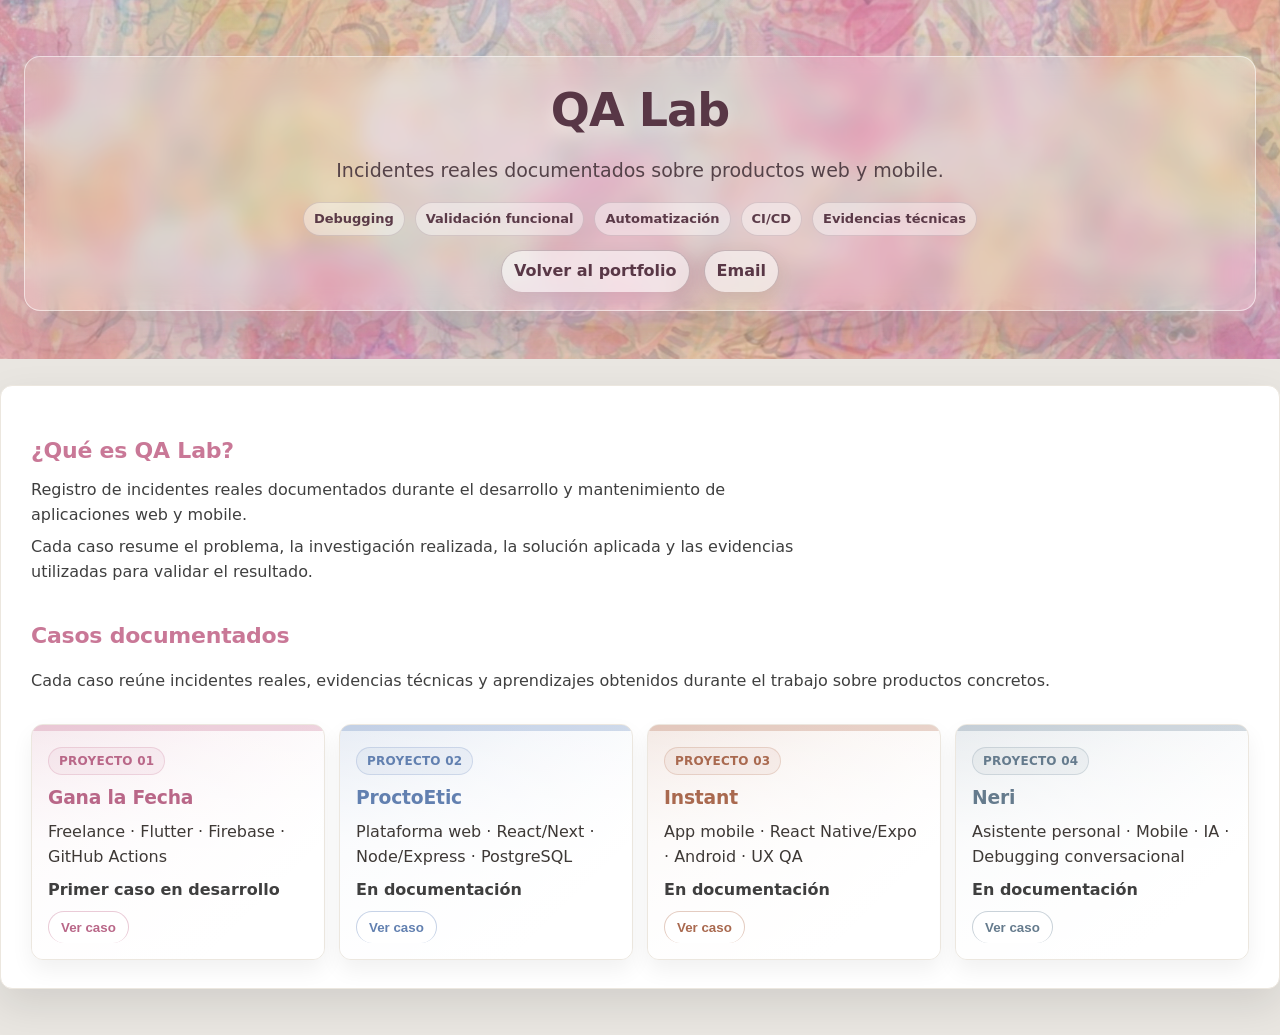
==== commit 2d159cee: "(qa):proyectos pendientes de documentacion" ====
--- a/qa/index.html
+++ b/qa/index.html
@@ -68,7 +68,7 @@
             <div class="qa-case-card__label">PROYECTO 02</div>
             <h3>ProctoEtic</h3>
             <p class="muted">Plataforma web · React/Next · Node/Express · PostgreSQL</p>
-            <p class="qa-case-status">Próximamente</p>
+            <p class="qa-case-status">En documentación</p>
             <button class="btn qa-case-trigger" type="button" data-target="proctoetic" data-open-label="Ver caso" data-close-label="Cerrar caso">Ver caso</button>
             </div>
           </article>
@@ -79,7 +79,7 @@
             <div class="qa-case-card__label">PROYECTO 03</div>
             <h3>Instant</h3>
             <p class="muted">App mobile · React Native/Expo · Android · UX QA</p>
-            <p class="qa-case-status">Próximamente</p>
+            <p class="qa-case-status">En documentación</p>
             <button class="btn qa-case-trigger" type="button" data-target="instant" data-open-label="Ver caso" data-close-label="Cerrar caso">Ver caso</button>
             </div>
           </article>
@@ -90,7 +90,7 @@
             <div class="qa-case-card__label">PROYECTO 04</div>
             <h3>Neri</h3>
             <p class="muted">Asistente personal · Mobile · IA · Debugging conversacional</p>
-            <p class="qa-case-status">Próximamente</p>
+            <p class="qa-case-status">En documentación</p>
             <button class="btn qa-case-trigger" type="button" data-target="neri" data-open-label="Ver caso" data-close-label="Cerrar caso">Ver caso</button>
             </div>
           </article>
@@ -387,24 +387,16 @@
           <span class="qa-entry__label">PROYECTO 02</span>
           <h2>ProctoEtic</h2>
         </div>
-        <p class="qa-entry__meta muted">Plataforma web de evaluación y supervisión con foco en flujos funcionales, monitoreo y validación operativa.</p>
+        <p class="qa-entry__meta muted">Plataforma web de evaluación online con monitoreo antifraude, supervisión docente y revisión de exámenes.</p>
 
         <div class="qa-entry__grid">
           <article class="card compact">
-            <h3>Resumen ejecutivo</h3>
-            <p class="muted">Contenido en documentación. Esta sección se completará con incidentes reales, evidencias y validaciones técnicas.</p>
+            <h3>Estado</h3>
+            <p class="muted">En proceso de documentación</p>
           </article>
           <article class="card compact">
-            <h3>Tecnologías</h3>
-            <p class="muted">React/Next · Node/Express · PostgreSQL</p>
-          </article>
-          <article class="card compact">
-            <h3>Incidentes</h3>
-            <p class="muted">Contenido en documentación. Esta sección se completará con incidentes reales, evidencias y validaciones técnicas.</p>
-          </article>
-          <article class="card compact">
-            <h3>Aprendizajes</h3>
-            <p class="muted">Contenido en documentación. Esta sección se completará con incidentes reales, evidencias y validaciones técnicas.</p>
+            <h3>Próxima incorporación</h3>
+            <p class="muted">Esta sección se completará progresivamente con incidentes reales, evidencias técnicas y validaciones realizadas sobre el proyecto.</p>
           </article>
         </div>
       </section>
@@ -414,24 +406,16 @@
           <span class="qa-entry__label">PROYECTO 03</span>
           <h2>Instant</h2>
         </div>
-        <p class="qa-entry__meta muted">App mobile orientada a validación funcional, pruebas de experiencia de uso y control de flujos sobre entorno Android.</p>
+        <p class="qa-entry__meta muted">App mobile de finanzas personales con registro de movimientos, presupuesto, metas, vencimientos, multimoneda y autenticación.</p>
 
         <div class="qa-entry__grid">
           <article class="card compact">
-            <h3>Resumen ejecutivo</h3>
-            <p class="muted">Contenido en documentación. Esta sección se completará con incidentes reales, evidencias y validaciones técnicas.</p>
+            <h3>Estado</h3>
+            <p class="muted">En proceso de documentación</p>
           </article>
           <article class="card compact">
-            <h3>Tecnologías</h3>
-            <p class="muted">React Native/Expo · Android · UX QA</p>
-          </article>
-          <article class="card compact">
-            <h3>Incidentes</h3>
-            <p class="muted">Contenido en documentación. Esta sección se completará con incidentes reales, evidencias y validaciones técnicas.</p>
-          </article>
-          <article class="card compact">
-            <h3>Aprendizajes</h3>
-            <p class="muted">Contenido en documentación. Esta sección se completará con incidentes reales, evidencias y validaciones técnicas.</p>
+            <h3>Próxima incorporación</h3>
+            <p class="muted">Esta sección se completará progresivamente con incidentes reales, evidencias técnicas y validaciones realizadas sobre el proyecto.</p>
           </article>
         </div>
       </section>
@@ -441,24 +425,16 @@
           <span class="qa-entry__label">PROYECTO 04</span>
           <h2>Neri</h2>
         </div>
-        <p class="qa-entry__meta muted">Asistente personal mobile con foco en debugging conversacional, validación de comportamiento y trazabilidad funcional.</p>
+        <p class="qa-entry__meta muted">Asistente personal mobile orientado a planificación diaria, ajustes conversacionales, gestión de tareas y debugging de lógica conversacional.</p>
 
         <div class="qa-entry__grid">
           <article class="card compact">
-            <h3>Resumen ejecutivo</h3>
-            <p class="muted">Contenido en documentación. Esta sección se completará con incidentes reales, evidencias y validaciones técnicas.</p>
+            <h3>Estado</h3>
+            <p class="muted">En proceso de documentación</p>
           </article>
           <article class="card compact">
-            <h3>Tecnologías</h3>
-            <p class="muted">Mobile · IA · Debugging conversacional</p>
-          </article>
-          <article class="card compact">
-            <h3>Incidentes</h3>
-            <p class="muted">Contenido en documentación. Esta sección se completará con incidentes reales, evidencias y validaciones técnicas.</p>
-          </article>
-          <article class="card compact">
-            <h3>Aprendizajes</h3>
-            <p class="muted">Contenido en documentación. Esta sección se completará con incidentes reales, evidencias y validaciones técnicas.</p>
+            <h3>Próxima incorporación</h3>
+            <p class="muted">Esta sección se completará progresivamente con incidentes reales, evidencias técnicas y validaciones realizadas sobre el proyecto.</p>
           </article>
         </div>
       </section>
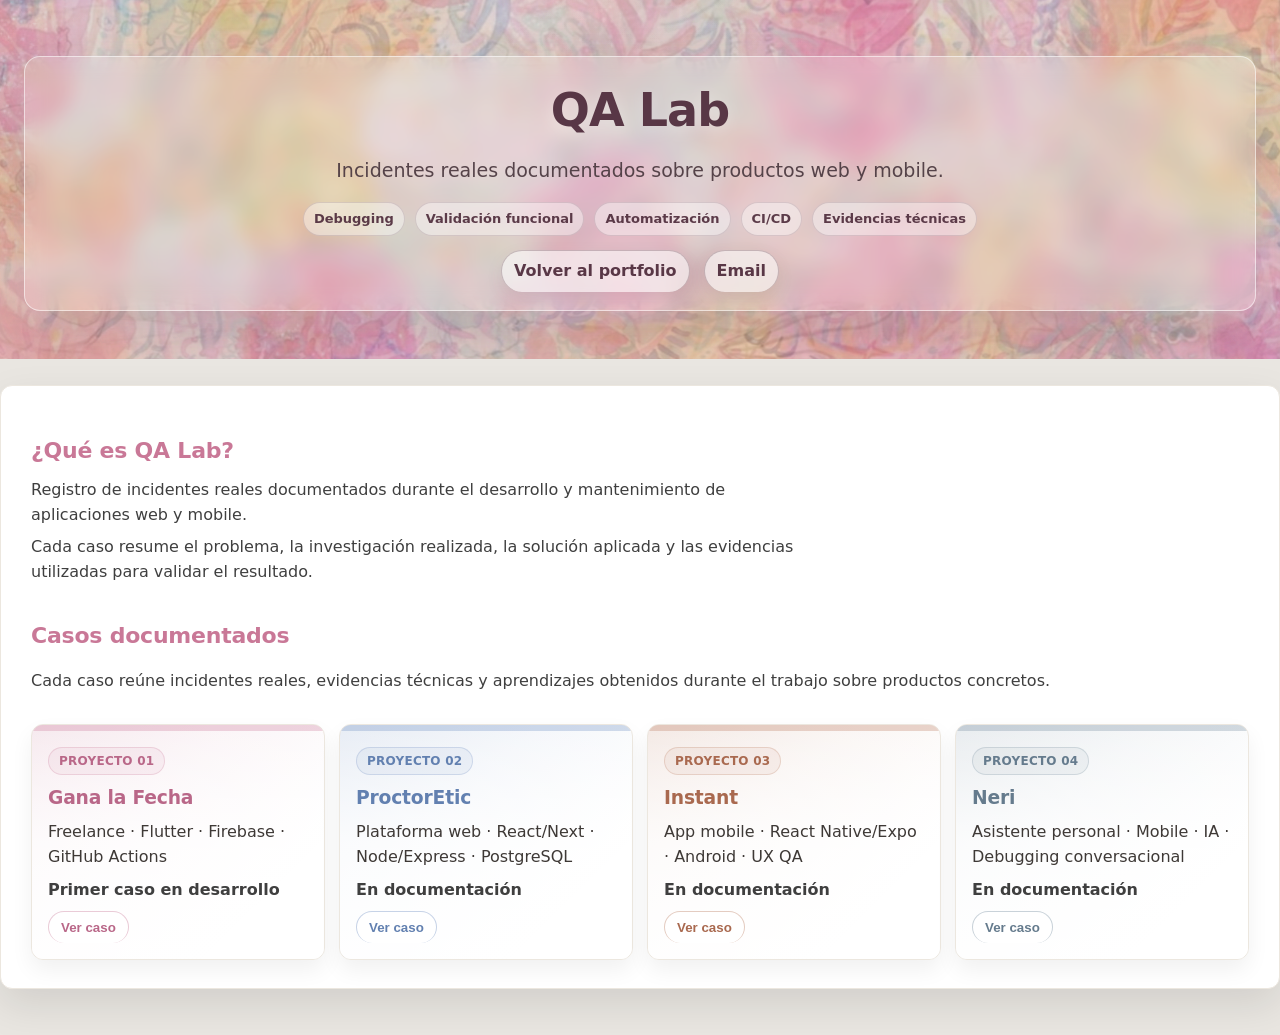
==== commit ae7773fb: "(QA) ProctoEtic casos y evidencias" ====
--- a/qa/index.html
+++ b/qa/index.html
@@ -66,7 +66,7 @@
             <div class="qa-case-card__overlay"></div>
             <div class="qa-case-card__content">
             <div class="qa-case-card__label">PROYECTO 02</div>
-            <h3>ProctoEtic</h3>
+            <h3>ProctorEtic</h3>
             <p class="muted">Plataforma web · React/Next · Node/Express · PostgreSQL</p>
             <p class="qa-case-status">En documentación</p>
             <button class="btn qa-case-trigger" type="button" data-target="proctoetic" data-open-label="Ver caso" data-close-label="Cerrar caso">Ver caso</button>
@@ -112,17 +112,17 @@
 
           <div class="qa-media-grid qa-media-grid--overview">
             <figure class="qa-media-card">
-              <button class="qa-media-thumb" type="button" data-lightbox-image="../assets/qa/gana-la-fecha/overview/01-login-mobile.png" data-lightbox-caption="Login">
+              <button class="qa-media-thumb" type="button" data-lightbox-image="../assets/qa/gana-la-fecha/overview/01-login-mobile.png" data-lightbox-caption="Pantalla de login">
                 <img src="../assets/qa/gana-la-fecha/overview/01-login-mobile.png" alt="Login de Gana la Fecha" loading="lazy">
               </button>
-              <figcaption class="qa-media-caption">Login</figcaption>
+              <figcaption class="qa-media-caption">Pantalla de login</figcaption>
             </figure>
 
             <figure class="qa-media-card">
-              <button class="qa-media-thumb" type="button" data-lightbox-image="../assets/qa/gana-la-fecha/overview/02-home-mobile.png" data-lightbox-caption="Home">
+              <button class="qa-media-thumb" type="button" data-lightbox-image="../assets/qa/gana-la-fecha/overview/02-home-mobile.png" data-lightbox-caption="Pantalla principal">
                 <img src="../assets/qa/gana-la-fecha/overview/02-home-mobile.png" alt="Home de Gana la Fecha" loading="lazy">
               </button>
-              <figcaption class="qa-media-caption">Home</figcaption>
+              <figcaption class="qa-media-caption">Pantalla principal</figcaption>
             </figure>
 
             <figure class="qa-media-card">
@@ -385,19 +385,354 @@
       <section id="proctoetic" class="qa-entry qa-entry--proctoetic" hidden>
         <div class="qa-entry__head">
           <span class="qa-entry__label">PROYECTO 02</span>
-          <h2>ProctoEtic</h2>
+          <h2>ProctorEtic</h2>
         </div>
         <p class="qa-entry__meta muted">Plataforma web de evaluación online con monitoreo antifraude, supervisión docente y revisión de exámenes.</p>
 
-        <div class="qa-entry__grid">
-          <article class="card compact">
-            <h3>Estado</h3>
-            <p class="muted">En proceso de documentación</p>
-          </article>
-          <article class="card compact">
-            <h3>Próxima incorporación</h3>
-            <p class="muted">Esta sección se completará progresivamente con incidentes reales, evidencias técnicas y validaciones realizadas sobre el proyecto.</p>
-          </article>
+        <div class="qa-overview-strip">
+          <div class="qa-overview-strip__head">
+            <h3>Overview</h3>
+            <p class="muted">Capturas base para documentar el acceso y Dashboard docente.</p>
+          </div>
+
+          <div class="qa-media-grid qa-media-grid--overview">
+            <figure class="qa-media-card">
+              <button class="qa-media-thumb" type="button" data-lightbox-image="../assets/qa/proctoetic/overview/01-login-docente.png" data-lightbox-caption="Pantalla de login docente">
+                <img src="../assets/qa/proctoetic/overview/01-login-docente.png" alt="Login docente de ProctorEtic" loading="lazy">
+              </button>
+              <figcaption class="qa-media-caption">Pantalla de login docente</figcaption>
+            </figure>
+
+            <figure class="qa-media-card">
+              <button class="qa-media-thumb" type="button" data-lightbox-image="../assets/qa/proctoetic/overview/02-dashboard-docente.png" data-lightbox-caption="Tablero docente">
+                <img src="../assets/qa/proctoetic/overview/02-dashboard-docente.png" alt="Dashboard docente de ProctorEtic" loading="lazy">
+              </button>
+              <figcaption class="qa-media-caption">Tablero docente</figcaption>
+            </figure>
+          </div>
+        </div>
+
+        <div class="qa-tabs" role="tablist" aria-label="Secciones ProctorEtic">
+          <button class="qa-tab is-active" type="button" role="tab" aria-selected="true" data-tab-target="proctoetic-overview">Ficha rápida</button>
+          <button class="qa-tab" type="button" role="tab" aria-selected="false" data-tab-target="proctoetic-summary">Resumen</button>
+          <button class="qa-tab" type="button" role="tab" aria-selected="false" data-tab-target="proctoetic-tech">Tecnologías</button>
+          <button class="qa-tab" type="button" role="tab" aria-selected="false" data-tab-target="proctoetic-incidents">Incidentes</button>
+          <button class="qa-tab" type="button" role="tab" aria-selected="false" data-tab-target="proctoetic-learnings">Aprendizajes</button>
+        </div>
+
+        <div class="qa-tab-panels">
+          <section id="proctoetic-overview" class="qa-tab-panel is-active" role="tabpanel">
+            <div class="qa-fact-grid">
+              <div class="qa-fact-row"><span class="qa-fact-key">Tipo</span><span class="qa-fact-value">Plataforma web de evaluación online</span></div>
+              <div class="qa-fact-row"><span class="qa-fact-key">Stack principal</span><span class="qa-fact-value">React/Next · Node/Express · PostgreSQL</span></div>
+              <div class="qa-fact-row"><span class="qa-fact-key">Foco</span><span class="qa-fact-value">Monitoreo antifraude · Supervisión docente · Revisión de exámenes</span></div>
+            </div>
+          </section>
+
+          <section id="proctoetic-summary" class="qa-tab-panel" role="tabpanel" hidden>
+            <p class="muted">Plataforma web de evaluación online con monitoreo antifraude, supervisión docente y revisión de exámenes.</p>
+            <p class="muted">Capturas base para documentar el acceso y el Dashboard docente.</p>
+          </section>
+
+          <section id="proctoetic-tech" class="qa-tab-panel" role="tabpanel" hidden>
+            <div class="qa-tech-groups">
+              <article class="qa-tech-group">
+                <h3>Frontend</h3>
+                <ul class="stack">
+                  <li>React</li>
+                  <li>Next.js</li>
+                </ul>
+              </article>
+
+              <article class="qa-tech-group">
+                <h3>Backend</h3>
+                <ul class="stack">
+                  <li>Node.js</li>
+                  <li>Express</li>
+                </ul>
+              </article>
+
+              <article class="qa-tech-group">
+                <h3>Base de datos</h3>
+                <ul class="stack">
+                  <li>PostgreSQL</li>
+                </ul>
+              </article>
+            </div>
+          </section>
+
+          <section id="proctoetic-incidents" class="qa-tab-panel" role="tabpanel" hidden>
+            <div class="qa-incident-docs">
+              <article class="qa-incident-doc">
+                <div class="qa-incident-doc__head">
+                  <div class="qa-incident-doc__meta">
+                    <span class="qa-incident-doc__id">QA-PROCTO-001</span>
+                    <h3>Seguridad y aislamiento de owner entre docentes</h3>
+                  </div>
+                  <div class="qa-incident-doc__badges">
+                    <span class="qa-incident-pill-group">
+                      <span class="qa-incident-pill-label">Severidad</span>
+                      <span class="qa-incident-pill">Alta</span>
+                    </span>
+                    <span class="qa-incident-pill-group">
+                      <span class="qa-incident-pill-label">Estado</span>
+                      <span class="qa-incident-pill qa-incident-pill--status">Resuelto</span>
+                    </span>
+                    <button class="qa-incident-toggle" type="button" data-incident-target="qa-procto-001-detail" aria-expanded="false">Ver detalle</button>
+                  </div>
+                </div>
+
+                <div id="qa-procto-001-detail" class="qa-incident-doc__detail" hidden>
+                  <div class="qa-incident-copy">
+                    <p><strong>Resumen:</strong> Se corrigió un problema de aislamiento entre docentes en el listado y creación de exámenes. El flujo pasó a requerir autenticación y a filtrar los exámenes por owner y membresías.</p>
+                    <p><strong>Qué ocurrió:</strong> El listado de exámenes no garantizaba correctamente que cada docente visualizara solo los exámenes asociados a su usuario. En una plataforma multiusuario, esto podía afectar la separación de datos entre propietarios.</p>
+                    <p><strong>Cómo se resolvió / validó:</strong> Se incorporó autenticación obligatoria en endpoints sensibles, filtrado por ownerId y membresías, creación de ExamMember con rol OWNER y un endpoint de recuperación para exámenes legacy. La validación se documenta mediante commit histórico, diff del fix y código actual.</p>
+                    <p><strong>Competencias demostradas:</strong> Seguridad backend · Control de acceso · Multi-tenant isolation · Debugging de API · Modelado de ownership · Remediación de datos legacy</p>
+                  </div>
+
+                  <div class="qa-evidence-block">
+                    <h4>Evidencias</h4>
+                    <div class="qa-media-grid">
+                      <figure class="qa-media-card">
+                        <button class="qa-media-thumb" type="button" data-lightbox-image="../assets/qa/proctoetic/incidents/QA-PROCTO-001-seguridad-owner-isolation/01-commit-isolate-exams.png.png" data-lightbox-caption="Commit histórico del fix de aislamiento">
+                          <img src="../assets/qa/proctoetic/incidents/QA-PROCTO-001-seguridad-owner-isolation/01-commit-isolate-exams.png.png" alt="Commit histórico donde se introduce el fix de aislamiento de exámenes por usuario" loading="lazy">
+                        </button>
+                        <figcaption class="qa-media-caption">Commit histórico donde se introduce el fix de aislamiento de exámenes por usuario.</figcaption>
+                      </figure>
+                      <figure class="qa-media-card">
+                        <button class="qa-media-thumb" type="button" data-lightbox-image="../assets/qa/proctoetic/incidents/QA-PROCTO-001-seguridad-owner-isolation/02-diff-api-exams-auth-scope.png.png" data-lightbox-caption="Diff del alcance autenticado del endpoint">
+                          <img src="../assets/qa/proctoetic/incidents/QA-PROCTO-001-seguridad-owner-isolation/02-diff-api-exams-auth-scope.png.png" alt="Diff donde el endpoint de listado de exámenes pasa a requerir autenticación y filtro por owner y memberships" loading="lazy">
+                        </button>
+                        <figcaption class="qa-media-caption">Diff donde el endpoint de listado de exámenes pasa a requerir autenticación y filtro por owner/memberships.</figcaption>
+                      </figure>
+                      <figure class="qa-media-card">
+                        <button class="qa-media-thumb" type="button" data-lightbox-image="../assets/qa/proctoetic/incidents/QA-PROCTO-001-seguridad-owner-isolation/03-claim-legacy-endpoint.png.png" data-lightbox-caption="Endpoint de remediación legacy">
+                          <img src="../assets/qa/proctoetic/incidents/QA-PROCTO-001-seguridad-owner-isolation/03-claim-legacy-endpoint.png.png" alt="Endpoint de remediación para reclamar exámenes legacy asociados a owner local" loading="lazy">
+                        </button>
+                        <figcaption class="qa-media-caption">Endpoint de remediación para reclamar exámenes legacy asociados a owner local.</figcaption>
+                      </figure>
+                    </div>
+                  </div>
+                </div>
+              </article>
+
+              <article class="qa-incident-doc">
+                <div class="qa-incident-doc__head">
+                  <div class="qa-incident-doc__meta">
+                    <span class="qa-incident-doc__id">QA-PROCTO-002</span>
+                    <h3>Migración y reparación de PostgreSQL</h3>
+                  </div>
+                  <div class="qa-incident-doc__badges">
+                    <span class="qa-incident-pill-group">
+                      <span class="qa-incident-pill-label">Severidad</span>
+                      <span class="qa-incident-pill">Alta</span>
+                    </span>
+                    <span class="qa-incident-pill-group">
+                      <span class="qa-incident-pill-label">Estado</span>
+                      <span class="qa-incident-pill qa-incident-pill--status">Resuelto</span>
+                    </span>
+                    <button class="qa-incident-toggle" type="button" data-incident-target="qa-procto-002-detail" aria-expanded="false">Ver detalle</button>
+                  </div>
+                </div>
+
+                <div id="qa-procto-002-detail" class="qa-incident-doc__detail" hidden>
+                  <div class="qa-incident-copy">
+                    <p><strong>Resumen:</strong> Se corrigieron consultas raw incompatibles con PostgreSQL y se agregó reparación defensiva para tablas lite con columnas inconsistentes.</p>
+                    <p><strong>Qué ocurrió:</strong> Durante la migración a PostgreSQL, distintas rutas del examen dependían de consultas SQL raw con placeholders y nombres de columnas no compatibles con el motor actual. Esto afectaba funcionalidades como chat, paper, preguntas y revisión.</p>
+                    <p><strong>Cómo se resolvió / validó:</strong> Se ajustaron placeholders a sintaxis PostgreSQL, se normalizaron nombres de columnas camelCase con comillas, se agregaron rutinas de reparación de esquema lite y logging específico para errores SQL. La validación se documenta mediante commit histórico, diff del fix y código actual.</p>
+                    <p><strong>Competencias demostradas:</strong> PostgreSQL · Debugging de SQL raw · Migración de base de datos · Reparación defensiva de esquema · Observabilidad técnica · Integración API/base de datos</p>
+                  </div>
+
+                  <div class="qa-evidence-block">
+                    <h4>Evidencias</h4>
+                    <div class="qa-media-grid">
+                      <figure class="qa-media-card">
+                        <button class="qa-media-thumb" type="button" data-lightbox-image="../assets/qa/proctoetic/incidents/QA-PROCTO-002-migracion-postgres/01-commit-postgres-fix.png.png" data-lightbox-caption="Commit histórico del fix PostgreSQL">
+                          <img src="../assets/qa/proctoetic/incidents/QA-PROCTO-002-migracion-postgres/01-commit-postgres-fix.png.png" alt="Commit histórico donde se corrigen raw queries y se restaura chat, paper y questions" loading="lazy">
+                        </button>
+                        <figcaption class="qa-media-caption">Commit histórico donde se corrigen raw queries y se restaura chat, paper, questions.</figcaption>
+                      </figure>
+                      <figure class="qa-media-card">
+                        <button class="qa-media-thumb" type="button" data-lightbox-image="../assets/qa/proctoetic/incidents/QA-PROCTO-002-migracion-postgres/02-diff-placeholder-fix.png.png" data-lightbox-caption="Diff de compatibilidad PostgreSQL">
+                          <img src="../assets/qa/proctoetic/incidents/QA-PROCTO-002-migracion-postgres/02-diff-placeholder-fix.png.png" alt="Diff donde se corrigen placeholders y columnas para compatibilidad con PostgreSQL" loading="lazy">
+                        </button>
+                        <figcaption class="qa-media-caption">Diff donde se corrigen placeholders y columnas para compatibilidad con PostgreSQL.</figcaption>
+                      </figure>
+                      <figure class="qa-media-card">
+                        <button class="qa-media-thumb" type="button" data-lightbox-image="../assets/qa/proctoetic/incidents/QA-PROCTO-002-migracion-postgres/03-lite-schema-repair.png.png" data-lightbox-caption="Rutinas de reparación lite">
+                          <img src="../assets/qa/proctoetic/incidents/QA-PROCTO-002-migracion-postgres/03-lite-schema-repair.png.png" alt="Código actual con rutinas de reparación de esquema lite" loading="lazy">
+                        </button>
+                        <figcaption class="qa-media-caption">Código actual con rutinas de reparación de esquema lite.</figcaption>
+                      </figure>
+                    </div>
+                  </div>
+                </div>
+              </article>
+
+              <article class="qa-incident-doc">
+                <div class="qa-incident-doc__head">
+                  <div class="qa-incident-doc__meta">
+                    <span class="qa-incident-doc__id">QA-PROCTO-003</span>
+                    <h3>Revisión de examen con error 404</h3>
+                  </div>
+                  <div class="qa-incident-doc__badges">
+                    <span class="qa-incident-pill-group">
+                      <span class="qa-incident-pill-label">Severidad</span>
+                      <span class="qa-incident-pill">Alta</span>
+                    </span>
+                    <span class="qa-incident-pill-group">
+                      <span class="qa-incident-pill-label">Estado</span>
+                      <span class="qa-incident-pill qa-incident-pill--status">Resuelto</span>
+                    </span>
+                    <button class="qa-incident-toggle" type="button" data-incident-target="qa-procto-003-detail" aria-expanded="false">Ver detalle</button>
+                  </div>
+                </div>
+
+                <div id="qa-procto-003-detail" class="qa-incident-doc__detail" hidden>
+                  <div class="qa-incident-copy">
+                    <p><strong>Resumen:</strong> Caso reservado para documentar fallas en el acceso a revisión de exámenes, respuesta 404 y validación posterior del flujo corregido.</p>
+                    <p><strong>Qué ocurrió:</strong> Se incorporará el recorrido exacto del usuario, el punto de falla y las respuestas observadas en frontend y red.</p>
+                    <p><strong>Cómo se resolvió / validó:</strong> Esta sección se completará con el ajuste aplicado y la verificación de la revisión y visualización esperada.</p>
+                    <p><strong>Competencias demostradas:</strong> Debugging frontend, validación de red y análisis de flujo de examen.</p>
+                  </div>
+
+                  <div class="qa-evidence-block">
+                    <h4>Evidencias</h4>
+                    <div class="qa-media-grid">
+                      <figure class="qa-media-card">
+                        <button class="qa-media-thumb" type="button" data-lightbox-image="../assets/qa/proctoetic/incidents/QA-PROCTO-003-revision-examen-404/01-review-button.png" data-lightbox-caption="Botón Ver revisión">
+                          <img src="../assets/qa/proctoetic/incidents/QA-PROCTO-003-revision-examen-404/01-review-button.png" alt="Botón de revisión de examen" loading="lazy">
+                        </button>
+                        <figcaption class="qa-media-caption">Botón Ver revisión</figcaption>
+                      </figure>
+                      <figure class="qa-media-card">
+                        <button class="qa-media-thumb" type="button" data-lightbox-image="../assets/qa/proctoetic/incidents/QA-PROCTO-003-revision-examen-404/02-review-error.png" data-lightbox-caption="Error al validar la revisión">
+                          <img src="../assets/qa/proctoetic/incidents/QA-PROCTO-003-revision-examen-404/02-review-error.png" alt="Error al revisar examen" loading="lazy">
+                        </button>
+                        <figcaption class="qa-media-caption">Error al validar la revisión</figcaption>
+                      </figure>
+                      <figure class="qa-media-card">
+                        <button class="qa-media-thumb" type="button" data-lightbox-image="../assets/qa/proctoetic/incidents/QA-PROCTO-003-revision-examen-404/03-network-404.png" data-lightbox-caption="Error 404 en Network">
+                          <img src="../assets/qa/proctoetic/incidents/QA-PROCTO-003-revision-examen-404/03-network-404.png" alt="Respuesta 404 en red" loading="lazy">
+                        </button>
+                        <figcaption class="qa-media-caption">Error 404 en Network</figcaption>
+                      </figure>
+                      <figure class="qa-media-card">
+                        <button class="qa-media-thumb" type="button" data-lightbox-image="../assets/qa/proctoetic/incidents/QA-PROCTO-003-revision-examen-404/04-review-fixed.png" data-lightbox-caption="Revisión funcionando">
+                          <img src="../assets/qa/proctoetic/incidents/QA-PROCTO-003-revision-examen-404/04-review-fixed.png" alt="Revisión corregida" loading="lazy">
+                        </button>
+                        <figcaption class="qa-media-caption">Revisión funcionando</figcaption>
+                      </figure>
+                      <figure class="qa-media-card">
+                        <button class="qa-media-thumb" type="button" data-lightbox-image="../assets/qa/proctoetic/incidents/QA-PROCTO-003-revision-examen-404/05-review-pdf.png" data-lightbox-caption="Vista tipo PDF">
+                          <img src="../assets/qa/proctoetic/incidents/QA-PROCTO-003-revision-examen-404/05-review-pdf.png" alt="Visualización PDF en revisión" loading="lazy">
+                        </button>
+                        <figcaption class="qa-media-caption">Vista tipo PDF</figcaption>
+                      </figure>
+                    </div>
+                  </div>
+                </div>
+              </article>
+
+              <article class="qa-incident-doc">
+                <div class="qa-incident-doc__head">
+                  <div class="qa-incident-doc__meta">
+                    <span class="qa-incident-doc__id">QA-PROCTO-004</span>
+                    <h3>Corrección manual y feedback</h3>
+                  </div>
+                  <div class="qa-incident-doc__badges">
+                    <span class="qa-incident-pill-group">
+                      <span class="qa-incident-pill-label">Severidad</span>
+                      <span class="qa-incident-pill">Media</span>
+                    </span>
+                    <span class="qa-incident-pill-group">
+                      <span class="qa-incident-pill-label">Estado</span>
+                      <span class="qa-incident-pill qa-incident-pill--status">Resuelto</span>
+                    </span>
+                    <button class="qa-incident-toggle" type="button" data-incident-target="qa-procto-004-detail" aria-expanded="false">Ver detalle</button>
+                  </div>
+                </div>
+
+                <div id="qa-procto-004-detail" class="qa-incident-doc__detail" hidden>
+                  <div class="qa-incident-copy">
+                    <p><strong>Resumen:</strong> Incidente reservado para documentar corrección manual, feedback docente y generación de evidencia final del proceso de revisión.</p>
+                    <p><strong>Qué ocurrió:</strong> Se completará con el comportamiento observado en la bandeja de corrección y el flujo exacto de revisión afectado.</p>
+                    <p><strong>Cómo se resolvió / validó:</strong> Se incorporará la solución aplicada junto con la validación del panel de corrección y el resultado final generado.</p>
+                    <p><strong>Competencias demostradas:</strong> Revisión funcional, trazabilidad de corrección y validación de salidas imprimibles.</p>
+                  </div>
+
+                  <div class="qa-evidence-block">
+                    <h4>Evidencias</h4>
+                    <div class="qa-media-grid">
+                      <figure class="qa-media-card">
+                        <button class="qa-media-thumb" type="button" data-lightbox-image="../assets/qa/proctoetic/incidents/QA-PROCTO-004-correccion-manual-feedback/01-grading-panel.png" data-lightbox-caption="Panel de corrección manual">
+                          <img src="../assets/qa/proctoetic/incidents/QA-PROCTO-004-correccion-manual-feedback/01-grading-panel.png" alt="Panel de corrección manual" loading="lazy">
+                        </button>
+                        <figcaption class="qa-media-caption">Panel de corrección manual</figcaption>
+                      </figure>
+                      <figure class="qa-media-card">
+                        <button class="qa-media-thumb" type="button" data-lightbox-image="../assets/qa/proctoetic/incidents/QA-PROCTO-004-correccion-manual-feedback/02-review-with-feedback.png" data-lightbox-caption="Revisión con feedback">
+                          <img src="../assets/qa/proctoetic/incidents/QA-PROCTO-004-correccion-manual-feedback/02-review-with-feedback.png" alt="Revisión con feedback" loading="lazy">
+                        </button>
+                        <figcaption class="qa-media-caption">Revisión con feedback</figcaption>
+                      </figure>
+                      <figure class="qa-media-card">
+                        <button class="qa-media-thumb" type="button" data-lightbox-image="../assets/qa/proctoetic/incidents/QA-PROCTO-004-correccion-manual-feedback/03-review-print-summary.png" data-lightbox-caption="Resumen imprimible de revisión">
+                          <img src="../assets/qa/proctoetic/incidents/QA-PROCTO-004-correccion-manual-feedback/03-review-print-summary.png" alt="Resumen imprimible del examen corregido" loading="lazy">
+                        </button>
+                        <figcaption class="qa-media-caption">Resumen imprimible de revisión</figcaption>
+                      </figure>
+                    </div>
+                  </div>
+                </div>
+              </article>
+
+              <article class="qa-incident-doc">
+                <div class="qa-incident-doc__head">
+                  <div class="qa-incident-doc__meta">
+                    <span class="qa-incident-doc__id">QA-PROCTO-005</span>
+                    <h3>Validación del sistema antifraude</h3>
+                  </div>
+                  <div class="qa-incident-doc__badges">
+                    <span class="qa-incident-pill-group">
+                      <span class="qa-incident-pill-label">Severidad</span>
+                      <span class="qa-incident-pill">Alta</span>
+                    </span>
+                    <span class="qa-incident-pill-group">
+                      <span class="qa-incident-pill-label">Estado</span>
+                      <span class="qa-incident-pill qa-incident-pill--status">Resuelto</span>
+                    </span>
+                    <button class="qa-incident-toggle" type="button" data-incident-target="qa-procto-005-detail" aria-expanded="false">Ver detalle</button>
+                  </div>
+                </div>
+
+                <div id="qa-procto-005-detail" class="qa-incident-doc__detail" hidden>
+                  <div class="qa-incident-copy">
+                    <p><strong>Resumen:</strong> Validación del comportamiento antifraude frente a una acción no permitida durante el examen.</p>
+                    <p><strong>Qué ocurrió:</strong> El sistema detecta una acción no permitida durante el examen y muestra una advertencia al alumno indicando que se descontó una vida.</p>
+                    <p><strong>Cómo se resolvió / validó:</strong> Se verificó visualmente la advertencia mostrada al alumno y la respuesta esperada del flujo de examen.</p>
+                    <p><strong>Competencias demostradas:</strong> Validación funcional, monitoreo de reglas antifraude y revisión de comportamiento crítico para examen online.</p>
+                  </div>
+
+                  <div class="qa-evidence-block">
+                    <h4>Evidencias</h4>
+                    <div class="qa-media-grid">
+                      <figure class="qa-media-card">
+                        <button class="qa-media-thumb" type="button" data-lightbox-image="../assets/qa/proctoetic/incidents/QA-PROCTO-005-antifraude/01-antifraude-warning.png" data-lightbox-caption="Advertencia del sistema antifraude">
+                          <img src="../assets/qa/proctoetic/incidents/QA-PROCTO-005-antifraude/01-antifraude-warning.png" alt="Advertencia del sistema antifraude durante el examen" loading="lazy">
+                        </button>
+                        <figcaption class="qa-media-caption">Advertencia del sistema antifraude</figcaption>
+                      </figure>
+                    </div>
+                  </div>
+                </div>
+              </article>
+            </div>
+          </section>
+
+          <section id="proctoetic-learnings" class="qa-tab-panel" role="tabpanel" hidden>
+            <p class="muted">Los incidentes cargados en ProctorEtic documentan validaciones sobre seguridad, migración de base de datos, revisión de examen, feedback docente y monitoreo antifraude.</p>
+          </section>
         </div>
       </section>
 
@@ -510,23 +845,28 @@
         });
       });
 
-      const mauriTabs = document.querySelectorAll('#mauri .qa-tab');
-      const mauriPanels = document.querySelectorAll('#mauri .qa-tab-panel');
-
-      mauriTabs.forEach((tab) => {
-        tab.addEventListener('click', () => {
-          const targetId = tab.dataset.tabTarget;
-
-          mauriTabs.forEach((item) => {
-            const active = item === tab;
-            item.classList.toggle('is-active', active);
-            item.setAttribute('aria-selected', active ? 'true' : 'false');
-          });
-
-          mauriPanels.forEach((panel) => {
-            const active = panel.id === targetId;
-            panel.classList.toggle('is-active', active);
-            panel.hidden = !active;
+      const tabGroups = document.querySelectorAll('.qa-entry .qa-tabs');
+      tabGroups.forEach((group) => {
+        const projectEntry = group.closest('.qa-entry');
+        if (!projectEntry) return;
+        const tabs = group.querySelectorAll('.qa-tab');
+        const panels = projectEntry.querySelectorAll('.qa-tab-panel');
+
+        tabs.forEach((tab) => {
+          tab.addEventListener('click', () => {
+            const targetId = tab.dataset.tabTarget;
+
+            tabs.forEach((item) => {
+              const active = item === tab;
+              item.classList.toggle('is-active', active);
+              item.setAttribute('aria-selected', active ? 'true' : 'false');
+            });
+
+            panels.forEach((panel) => {
+              const active = panel.id === targetId;
+              panel.classList.toggle('is-active', active);
+              panel.hidden = !active;
+            });
           });
         });
       });
@@ -570,6 +910,10 @@
             const evidenceBlock = parentGrid.closest('.qa-evidence-block');
             if (evidenceBlock) {
               evidenceBlock.hidden = true;
+            }
+            const overviewStrip = parentGrid.closest('.qa-overview-strip');
+            if (overviewStrip) {
+              overviewStrip.hidden = true;
             }
           }
         }, { once: true });
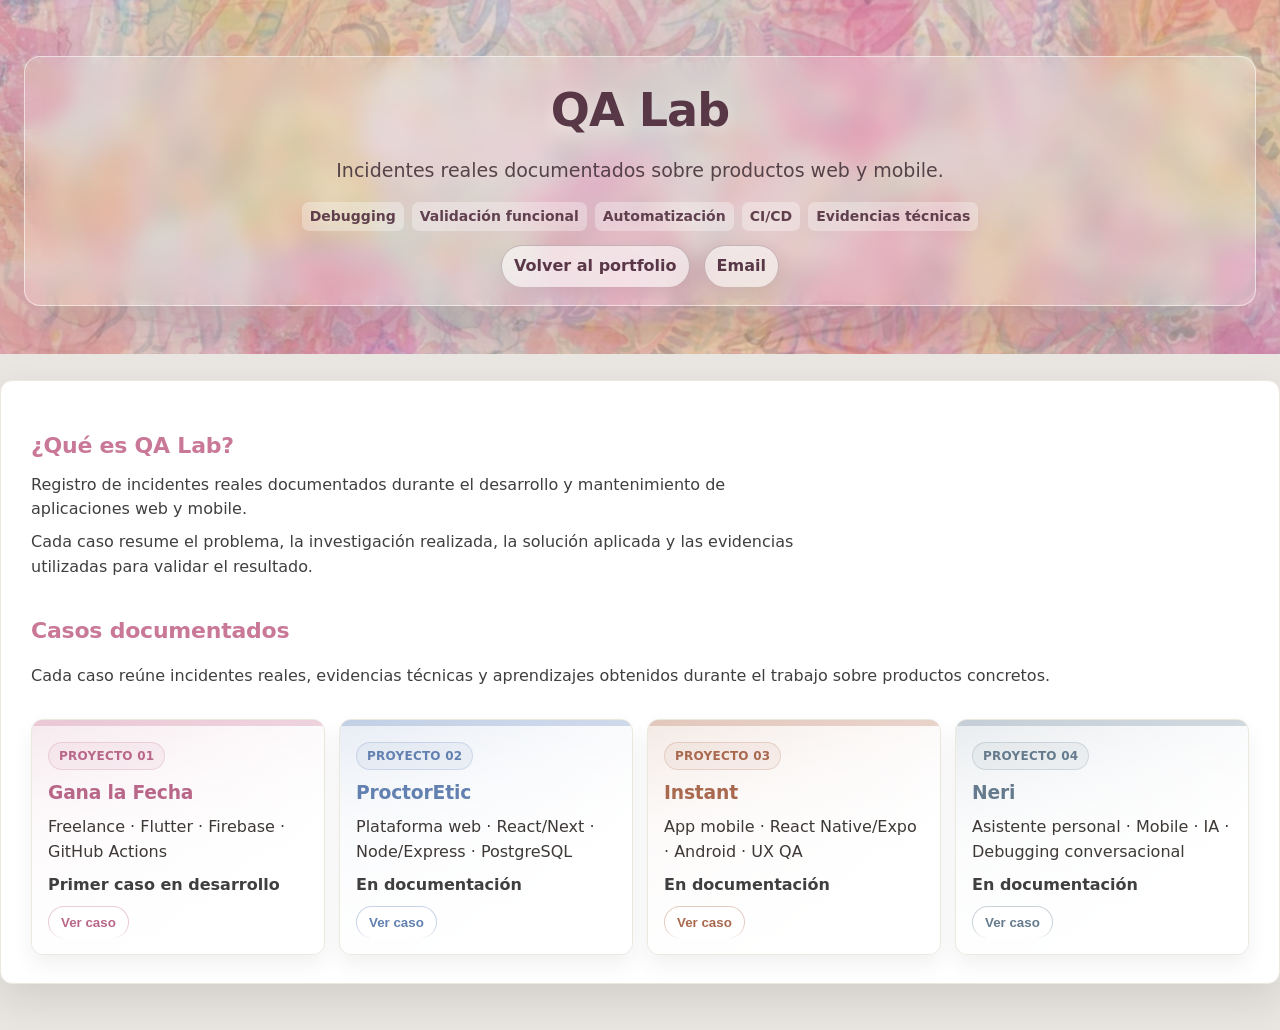
==== commit 44a6fab9: "correccion de keywords" ====
--- a/qa/index.html
+++ b/qa/index.html
@@ -14,12 +14,12 @@
         <h1 class="brand-title">QA Lab</h1>
         <p class="brand-subtitle">Incidentes reales documentados sobre productos web y mobile.</p>
 
-        <div class="qa-hero-pills" aria-label="Enfoques QA Lab">
-          <span class="pill">Debugging</span>
-          <span class="pill">Validación funcional</span>
-          <span class="pill">Automatización</span>
-          <span class="pill">CI/CD</span>
-          <span class="pill">Evidencias técnicas</span>
+        <div class="qa-hero-keywords" aria-label="Enfoques QA Lab">
+          <span class="qa-hero-keyword">Debugging</span>
+          <span class="qa-hero-keyword">Validación funcional</span>
+          <span class="qa-hero-keyword">Automatización</span>
+          <span class="qa-hero-keyword">CI/CD</span>
+          <span class="qa-hero-keyword">Evidencias técnicas</span>
         </div>
 
         <div class="brand-links">
--- a/style.css
+++ b/style.css
@@ -150,19 +150,25 @@
   margin: 0;
 }
 
-.qa-hero-pills{
+.qa-hero-keywords{
   display: flex;
   flex-wrap: wrap;
   justify-content: center;
-  gap: 10px;
+  gap: 8px;
   margin-top: 16px;
 }
 
-.qa-hero-pills .pill{
-  border-style: solid;
-  border-color: rgba(82,48,63,0.16);
-  background: rgba(255,255,255,0.42);
-  color: rgba(82,48,63,0.94);
+.qa-hero-keyword{
+  padding: 4px 8px;
+  border: 0;
+  border-radius: 7px;
+  background: rgba(255,255,255,0.32);
+  color: rgba(82,48,63,0.9);
+  box-shadow: none;
+  font-size: 14px;
+  font-weight: 600;
+  line-height: 1.5;
+  white-space: nowrap;
 }
 
 .qa-cases,
@@ -966,6 +972,21 @@
   border-color: rgba(82,48,63,0.44);
   box-shadow: 0 8px 18px rgba(86,56,70,0.14);
 }
+.brand-links .btn--qa-lab{
+  background: #a64e73;
+  border-color: #a64e73;
+  color: #fff;
+  box-shadow: 0 8px 18px rgba(126,67,91,0.28);
+}
+.brand-links .btn--qa-lab:hover{
+  background: #873b5a;
+  border-color: #873b5a;
+  box-shadow: 0 10px 22px rgba(126,67,91,0.34);
+}
+.brand-links .btn--qa-lab:focus-visible{
+  outline: 3px solid rgba(255,255,255,0.9);
+  outline-offset: 3px;
+}
 
 .links{
   display: flex;
@@ -1015,6 +1036,78 @@
   color: rgba(201,120,151,0.95);
   font-size: 12px;
   font-weight: 600;
+}
+
+.course-list{
+  display: grid;
+  gap: 12px;
+  margin-top: 12px;
+}
+
+.course-item{
+  margin-top: 0;
+}
+
+.course-summary{
+  list-style: none;
+  display: flex;
+  align-items: flex-start;
+  justify-content: space-between;
+  gap: 14px;
+  cursor: pointer;
+}
+
+.course-summary::-webkit-details-marker{
+  display: none;
+}
+
+.course-summary h3{
+  margin: 0;
+}
+
+.course-meta{
+  margin: 6px 0 0;
+}
+
+.course-body{
+  margin-top: 14px;
+  padding-top: 14px;
+  border-top: 1px solid var(--border-soft);
+}
+
+.course-detail-grid{
+  display: grid;
+  gap: 10px;
+}
+
+.course-body p{
+  margin: 0;
+}
+
+.course-body p + p{
+  margin-top: 10px;
+}
+
+.course-certificate{
+  margin-top: 14px;
+  display: grid;
+  gap: 10px;
+}
+
+.course-certificate__thumb{
+  display: inline-flex;
+  width: fit-content;
+  border-radius: 14px;
+  overflow: hidden;
+  border: 1px solid var(--border-soft);
+  box-shadow: 0 10px 22px rgba(0,0,0,0.06);
+  background: rgba(255,255,255,0.82);
+}
+
+.course-certificate__thumb img{
+  display: block;
+  width: min(260px, 100%);
+  height: auto;
 }
 
 .project-lead{
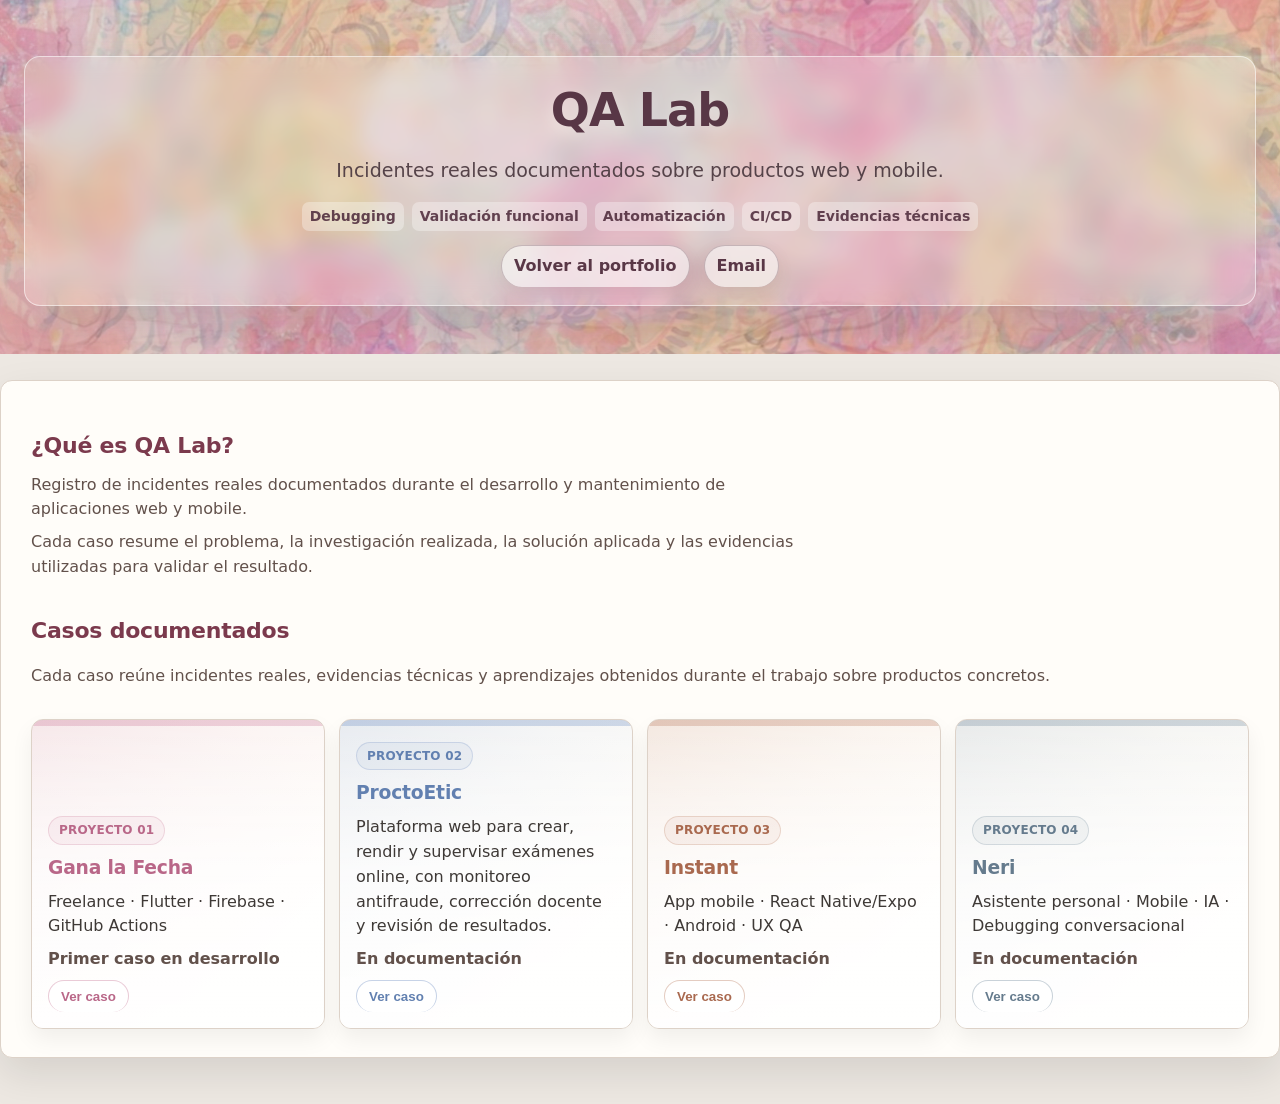
==== commit 0e37a0ba: "Correccion aprendizajes clave" ====
--- a/qa/index.html
+++ b/qa/index.html
@@ -66,8 +66,8 @@
             <div class="qa-case-card__overlay"></div>
             <div class="qa-case-card__content">
             <div class="qa-case-card__label">PROYECTO 02</div>
-            <h3>ProctorEtic</h3>
-            <p class="muted">Plataforma web · React/Next · Node/Express · PostgreSQL</p>
+            <h3>ProctoEtic</h3>
+            <p class="muted">Plataforma web para crear, rendir y supervisar exámenes online, con monitoreo antifraude, corrección docente y revisión de resultados.</p>
             <p class="qa-case-status">En documentación</p>
             <button class="btn qa-case-trigger" type="button" data-target="proctoetic" data-open-label="Ver caso" data-close-label="Cerrar caso">Ver caso</button>
             </div>
@@ -203,12 +203,12 @@
                   </div>
                   <div class="qa-incident-doc__badges">
                     <span class="qa-incident-pill-group">
-                      <span class="qa-incident-pill-label">Severidad</span>
-                      <span class="qa-incident-pill">Alta</span>
+                      <span class="qa-incident-pill-label">Tipo</span>
+                      <span class="qa-incident-pill">Validación funcional</span>
                     </span>
                     <span class="qa-incident-pill-group">
                       <span class="qa-incident-pill-label">Estado</span>
-                      <span class="qa-incident-pill qa-incident-pill--status">Resuelto</span>
+                      <span class="qa-incident-pill qa-incident-pill--status">Validado</span>
                     </span>
                     <button class="qa-incident-toggle" type="button" data-incident-target="glf-001-detail" aria-expanded="false">Ver detalle</button>
                   </div>
@@ -385,9 +385,9 @@
       <section id="proctoetic" class="qa-entry qa-entry--proctoetic" hidden>
         <div class="qa-entry__head">
           <span class="qa-entry__label">PROYECTO 02</span>
-          <h2>ProctorEtic</h2>
-        </div>
-        <p class="qa-entry__meta muted">Plataforma web de evaluación online con monitoreo antifraude, supervisión docente y revisión de exámenes.</p>
+          <h2>ProctoEtic</h2>
+        </div>
+        <p class="qa-entry__meta muted">Plataforma web para crear, rendir y supervisar exámenes online, con monitoreo antifraude, corrección docente y revisión de resultados.</p>
 
         <div class="qa-overview-strip">
           <div class="qa-overview-strip__head">
@@ -398,40 +398,40 @@
           <div class="qa-media-grid qa-media-grid--overview">
             <figure class="qa-media-card">
               <button class="qa-media-thumb" type="button" data-lightbox-image="../assets/qa/proctoetic/overview/01-login-docente.png" data-lightbox-caption="Pantalla de login docente">
-                <img src="../assets/qa/proctoetic/overview/01-login-docente.png" alt="Login docente de ProctorEtic" loading="lazy">
+                <img src="../assets/qa/proctoetic/overview/01-login-docente.png" alt="Login docente de ProctoEtic" loading="lazy">
               </button>
               <figcaption class="qa-media-caption">Pantalla de login docente</figcaption>
             </figure>
 
             <figure class="qa-media-card">
               <button class="qa-media-thumb" type="button" data-lightbox-image="../assets/qa/proctoetic/overview/02-dashboard-docente.png" data-lightbox-caption="Tablero docente">
-                <img src="../assets/qa/proctoetic/overview/02-dashboard-docente.png" alt="Dashboard docente de ProctorEtic" loading="lazy">
+                <img src="../assets/qa/proctoetic/overview/02-dashboard-docente.png" alt="Dashboard docente de ProctoEtic" loading="lazy">
               </button>
               <figcaption class="qa-media-caption">Tablero docente</figcaption>
             </figure>
           </div>
         </div>
 
-        <div class="qa-tabs" role="tablist" aria-label="Secciones ProctorEtic">
-          <button class="qa-tab is-active" type="button" role="tab" aria-selected="true" data-tab-target="proctoetic-overview">Ficha rápida</button>
-          <button class="qa-tab" type="button" role="tab" aria-selected="false" data-tab-target="proctoetic-summary">Resumen</button>
-          <button class="qa-tab" type="button" role="tab" aria-selected="false" data-tab-target="proctoetic-tech">Tecnologías</button>
-          <button class="qa-tab" type="button" role="tab" aria-selected="false" data-tab-target="proctoetic-incidents">Incidentes</button>
-          <button class="qa-tab" type="button" role="tab" aria-selected="false" data-tab-target="proctoetic-learnings">Aprendizajes</button>
+        <div class="qa-tabs" role="tablist" aria-label="Secciones ProctoEtic">
+          <button class="qa-tab is-active" type="button" role="tab" aria-selected="true" data-tab-target="proctoetic-overview">Contexto</button>
+          <button class="qa-tab" type="button" role="tab" aria-selected="false" data-tab-target="proctoetic-summary">Rol y foco</button>
+          <button class="qa-tab" type="button" role="tab" aria-selected="false" data-tab-target="proctoetic-tech">Stack</button>
+          <button class="qa-tab" type="button" role="tab" aria-selected="false" data-tab-target="proctoetic-incidents">Casos QA &amp; Dev</button>
+          <button class="qa-tab" type="button" role="tab" aria-selected="false" data-tab-target="proctoetic-learnings">Aprendizajes clave</button>
         </div>
 
         <div class="qa-tab-panels">
           <section id="proctoetic-overview" class="qa-tab-panel is-active" role="tabpanel">
             <div class="qa-fact-grid">
-              <div class="qa-fact-row"><span class="qa-fact-key">Tipo</span><span class="qa-fact-value">Plataforma web de evaluación online</span></div>
-              <div class="qa-fact-row"><span class="qa-fact-key">Stack principal</span><span class="qa-fact-value">React/Next · Node/Express · PostgreSQL</span></div>
-              <div class="qa-fact-row"><span class="qa-fact-key">Foco</span><span class="qa-fact-value">Monitoreo antifraude · Supervisión docente · Revisión de exámenes</span></div>
+              <div class="qa-fact-row"><span class="qa-fact-key">Contexto</span><span class="qa-fact-value">Plataforma web para crear, rendir y supervisar exámenes online, con monitoreo antifraude, corrección docente y revisión de resultados.</span></div>
+              <div class="qa-fact-row"><span class="qa-fact-key">Stack principal</span><span class="qa-fact-value">React / Next.js · Node / Express · PostgreSQL</span></div>
+              <div class="qa-fact-row"><span class="qa-fact-key">Foco</span><span class="qa-fact-value">Testing funcional · Integración · Debugging · Seguridad · Reglas de negocio</span></div>
             </div>
           </section>
 
           <section id="proctoetic-summary" class="qa-tab-panel" role="tabpanel" hidden>
-            <p class="muted">Plataforma web de evaluación online con monitoreo antifraude, supervisión docente y revisión de exámenes.</p>
-            <p class="muted">Capturas base para documentar el acceso y el Dashboard docente.</p>
+            <p class="muted"><strong>Rol:</strong> enfoque híbrido QA + Dev sobre flujos críticos del producto.</p>
+            <p class="muted"><strong>Foco:</strong> Testing funcional · Integración · Debugging · Seguridad · Reglas de negocio.</p>
           </section>
 
           <section id="proctoetic-tech" class="qa-tab-panel" role="tabpanel" hidden>
@@ -467,7 +467,7 @@
                 <div class="qa-incident-doc__head">
                   <div class="qa-incident-doc__meta">
                     <span class="qa-incident-doc__id">QA-PROCTO-001</span>
-                    <h3>Seguridad y aislamiento de owner entre docentes</h3>
+                    <h3>Aislamiento de exámenes entre docentes</h3>
                   </div>
                   <div class="qa-incident-doc__badges">
                     <span class="qa-incident-pill-group">
@@ -484,10 +484,10 @@
 
                 <div id="qa-procto-001-detail" class="qa-incident-doc__detail" hidden>
                   <div class="qa-incident-copy">
-                    <p><strong>Resumen:</strong> Se corrigió un problema de aislamiento entre docentes en el listado y creación de exámenes. El flujo pasó a requerir autenticación y a filtrar los exámenes por owner y membresías.</p>
-                    <p><strong>Qué ocurrió:</strong> El listado de exámenes no garantizaba correctamente que cada docente visualizara solo los exámenes asociados a su usuario. En una plataforma multiusuario, esto podía afectar la separación de datos entre propietarios.</p>
-                    <p><strong>Cómo se resolvió / validó:</strong> Se incorporó autenticación obligatoria en endpoints sensibles, filtrado por ownerId y membresías, creación de ExamMember con rol OWNER y un endpoint de recuperación para exámenes legacy. La validación se documenta mediante commit histórico, diff del fix y código actual.</p>
-                    <p><strong>Competencias demostradas:</strong> Seguridad backend · Control de acceso · Multi-tenant isolation · Debugging de API · Modelado de ownership · Remediación de datos legacy</p>
+                    <p><strong>Resumen:</strong> Se detectó que el acceso a los exámenes necesitaba aislar correctamente la información correspondiente a cada docente.</p>
+                    <p><strong>Qué ocurrió:</strong> El listado de exámenes no garantizaba en todos los casos que cada usuario visualizara únicamente los recursos asociados a su cuenta. En una plataforma multiusuario, esto podía afectar la privacidad y separación de información entre docentes.</p>
+                    <p><strong>Resolución y validación:</strong> Se reforzó la autenticación y el filtrado de exámenes por propietario y membresías. Después del ajuste, se realizó una <strong>prueba de regresión sobre los flujos de acceso y listado de exámenes</strong>, verificando que cada docente pudiera visualizar únicamente los recursos correspondientes a su usuario y que el comportamiento previo esperado continuara funcionando correctamente.</p>
+                    <p><strong>Prácticas aplicadas:</strong> Testing funcional · Pruebas de regresión · Control de acceso · Validación de permisos · API/backend debugging</p>
                   </div>
 
                   <div class="qa-evidence-block">
@@ -520,7 +520,7 @@
                 <div class="qa-incident-doc__head">
                   <div class="qa-incident-doc__meta">
                     <span class="qa-incident-doc__id">QA-PROCTO-002</span>
-                    <h3>Migración y reparación de PostgreSQL</h3>
+                    <h3>Compatibilidad con PostgreSQL en rutas de examen</h3>
                   </div>
                   <div class="qa-incident-doc__badges">
                     <span class="qa-incident-pill-group">
@@ -537,10 +537,10 @@
 
                 <div id="qa-procto-002-detail" class="qa-incident-doc__detail" hidden>
                   <div class="qa-incident-copy">
-                    <p><strong>Resumen:</strong> Se corrigieron consultas raw incompatibles con PostgreSQL y se agregó reparación defensiva para tablas lite con columnas inconsistentes.</p>
-                    <p><strong>Qué ocurrió:</strong> Durante la migración a PostgreSQL, distintas rutas del examen dependían de consultas SQL raw con placeholders y nombres de columnas no compatibles con el motor actual. Esto afectaba funcionalidades como chat, paper, preguntas y revisión.</p>
-                    <p><strong>Cómo se resolvió / validó:</strong> Se ajustaron placeholders a sintaxis PostgreSQL, se normalizaron nombres de columnas camelCase con comillas, se agregaron rutinas de reparación de esquema lite y logging específico para errores SQL. La validación se documenta mediante commit histórico, diff del fix y código actual.</p>
-                    <p><strong>Competencias demostradas:</strong> PostgreSQL · Debugging de SQL raw · Migración de base de datos · Reparación defensiva de esquema · Observabilidad técnica · Integración API/base de datos</p>
+                    <p><strong>Resumen:</strong> Durante la migración a PostgreSQL se detectaron incompatibilidades en consultas utilizadas por distintas funcionalidades del examen.</p>
+                    <p><strong>Qué ocurrió:</strong> Algunas rutas utilizaban consultas SQL raw con placeholders o referencias a columnas que no eran compatibles con PostgreSQL. Esto provocaba errores en funcionalidades relacionadas con preguntas, chat, paper y revisión.</p>
+                    <p><strong>Resolución y validación:</strong> Se ajustaron las consultas afectadas y se incorporaron controles para facilitar la detección de errores. Luego se realizaron <strong>pruebas de integración entre API y base de datos</strong>, seguidas de una <strong>regresión sobre los flujos afectados</strong>, para confirmar que las funcionalidades continuaran respondiendo correctamente después de la migración.</p>
+                    <p><strong>Prácticas aplicadas:</strong> Testing de integración · Pruebas de regresión · SQL debugging · API testing · PostgreSQL · Validación post-fix</p>
                   </div>
 
                   <div class="qa-evidence-block">
@@ -573,7 +573,7 @@
                 <div class="qa-incident-doc__head">
                   <div class="qa-incident-doc__meta">
                     <span class="qa-incident-doc__id">QA-PROCTO-003</span>
-                    <h3>Revisión de examen con error 404</h3>
+                    <h3>Error 404 al acceder a la revisión del examen</h3>
                   </div>
                   <div class="qa-incident-doc__badges">
                     <span class="qa-incident-pill-group">
@@ -590,10 +590,10 @@
 
                 <div id="qa-procto-003-detail" class="qa-incident-doc__detail" hidden>
                   <div class="qa-incident-copy">
-                    <p><strong>Resumen:</strong> Caso reservado para documentar fallas en el acceso a revisión de exámenes, respuesta 404 y validación posterior del flujo corregido.</p>
-                    <p><strong>Qué ocurrió:</strong> Se incorporará el recorrido exacto del usuario, el punto de falla y las respuestas observadas en frontend y red.</p>
-                    <p><strong>Cómo se resolvió / validó:</strong> Esta sección se completará con el ajuste aplicado y la verificación de la revisión y visualización esperada.</p>
-                    <p><strong>Competencias demostradas:</strong> Debugging frontend, validación de red y análisis de flujo de examen.</p>
+                    <p><strong>Resumen:</strong> Después de finalizar y corregir un examen, el alumno no podía acceder correctamente a la revisión desde la opción “Ver revisión”.</p>
+                    <p><strong>Qué ocurrió:</strong> Al intentar ingresar, la interfaz no cargaba el examen corregido. Mediante DevTools y la pestaña Network se identificó que la solicitud al recurso de revisión devolvía un error HTTP 404.</p>
+                    <p><strong>Resolución y validación:</strong> Se analizó la integración entre frontend y backend hasta localizar el origen del error y se corrigió el acceso al recurso correspondiente. Después del fix se realizó un <strong>re-test del defecto</strong> y una <strong>prueba de regresión del flujo completo de revisión</strong>: acceso desde “Ver revisión”, recuperación de datos, visualización de respuestas y feedback, y generación de la versión imprimible/PDF.</p>
+                    <p><strong>Prácticas aplicadas:</strong> Testing funcional · Re-test · Pruebas de regresión · DevTools / Network · HTTP · Debugging frontend/backend</p>
                   </div>
 
                   <div class="qa-evidence-block">
@@ -638,16 +638,16 @@
                 <div class="qa-incident-doc__head">
                   <div class="qa-incident-doc__meta">
                     <span class="qa-incident-doc__id">QA-PROCTO-004</span>
-                    <h3>Corrección manual y feedback</h3>
+                    <h3>Flujo de corrección manual y feedback docente</h3>
                   </div>
                   <div class="qa-incident-doc__badges">
                     <span class="qa-incident-pill-group">
-                      <span class="qa-incident-pill-label">Severidad</span>
-                      <span class="qa-incident-pill">Media</span>
+                      <span class="qa-incident-pill-label">Tipo</span>
+                      <span class="qa-incident-pill">Validación funcional</span>
                     </span>
                     <span class="qa-incident-pill-group">
                       <span class="qa-incident-pill-label">Estado</span>
-                      <span class="qa-incident-pill qa-incident-pill--status">Resuelto</span>
+                      <span class="qa-incident-pill qa-incident-pill--status">Validado</span>
                     </span>
                     <button class="qa-incident-toggle" type="button" data-incident-target="qa-procto-004-detail" aria-expanded="false">Ver detalle</button>
                   </div>
@@ -655,10 +655,10 @@
 
                 <div id="qa-procto-004-detail" class="qa-incident-doc__detail" hidden>
                   <div class="qa-incident-copy">
-                    <p><strong>Resumen:</strong> Incidente reservado para documentar corrección manual, feedback docente y generación de evidencia final del proceso de revisión.</p>
-                    <p><strong>Qué ocurrió:</strong> Se completará con el comportamiento observado en la bandeja de corrección y el flujo exacto de revisión afectado.</p>
-                    <p><strong>Cómo se resolvió / validó:</strong> Se incorporará la solución aplicada junto con la validación del panel de corrección y el resultado final generado.</p>
-                    <p><strong>Competencias demostradas:</strong> Revisión funcional, trazabilidad de corrección y validación de salidas imprimibles.</p>
+                    <p><strong>Resumen:</strong> Se validó el recorrido completo de corrección manual de un examen y la posterior visualización de resultados por parte del alumno.</p>
+                    <p><strong>Qué se validó:</strong> El flujo debía mantener consistencia entre las respuestas del alumno, la calificación asignada, el feedback docente y la información presentada posteriormente en la revisión.</p>
+                    <p><strong>Pruebas realizadas:</strong> Se ejecutó una <strong>prueba funcional end-to-end</strong> desde la bandeja de corrección docente hasta la revisión final del examen. Se verificaron estados, calificaciones, comentarios generales y la generación de la versión imprimible/PDF.</p>
+                    <p><strong>Prácticas aplicadas:</strong> Testing funcional · Validación end-to-end · Reglas de negocio · Consistencia de datos · Validación de salida PDF</p>
                   </div>
 
                   <div class="qa-evidence-block">
@@ -695,12 +695,12 @@
                   </div>
                   <div class="qa-incident-doc__badges">
                     <span class="qa-incident-pill-group">
-                      <span class="qa-incident-pill-label">Severidad</span>
-                      <span class="qa-incident-pill">Alta</span>
+                      <span class="qa-incident-pill-label">Tipo</span>
+                      <span class="qa-incident-pill">Validación funcional</span>
                     </span>
                     <span class="qa-incident-pill-group">
                       <span class="qa-incident-pill-label">Estado</span>
-                      <span class="qa-incident-pill qa-incident-pill--status">Resuelto</span>
+                      <span class="qa-incident-pill qa-incident-pill--status">Validado</span>
                     </span>
                     <button class="qa-incident-toggle" type="button" data-incident-target="qa-procto-005-detail" aria-expanded="false">Ver detalle</button>
                   </div>
@@ -708,10 +708,10 @@
 
                 <div id="qa-procto-005-detail" class="qa-incident-doc__detail" hidden>
                   <div class="qa-incident-copy">
-                    <p><strong>Resumen:</strong> Validación del comportamiento antifraude frente a una acción no permitida durante el examen.</p>
-                    <p><strong>Qué ocurrió:</strong> El sistema detecta una acción no permitida durante el examen y muestra una advertencia al alumno indicando que se descontó una vida.</p>
-                    <p><strong>Cómo se resolvió / validó:</strong> Se verificó visualmente la advertencia mostrada al alumno y la respuesta esperada del flujo de examen.</p>
-                    <p><strong>Competencias demostradas:</strong> Validación funcional, monitoreo de reglas antifraude y revisión de comportamiento crítico para examen online.</p>
+                    <p><strong>Resumen:</strong> Se comprobó el comportamiento de una de las reglas antifraude implementadas durante la realización del examen.</p>
+                    <p><strong>Qué se validó:</strong> Ante una acción contemplada como no permitida, el sistema debía detectar el evento, mostrar una advertencia al alumno y aplicar correctamente la penalización correspondiente.</p>
+                    <p><strong>Pruebas realizadas:</strong> Se ejecutó una <strong>prueba funcional sobre el flujo antifraude</strong>, provocando intencionalmente la condición a validar. Se comprobó la aparición de la advertencia, el descuento de una vida y la posibilidad de regresar al examen respetando las reglas establecidas.</p>
+                    <p><strong>Prácticas aplicadas:</strong> Testing funcional · Casos negativos · Reglas de negocio · Validación de estados · Antifraude · UX de errores y advertencias</p>
                   </div>
 
                   <div class="qa-evidence-block">
@@ -731,7 +731,7 @@
           </section>
 
           <section id="proctoetic-learnings" class="qa-tab-panel" role="tabpanel" hidden>
-            <p class="muted">Los incidentes cargados en ProctorEtic documentan validaciones sobre seguridad, migración de base de datos, revisión de examen, feedback docente y monitoreo antifraude.</p>
+            <p class="muted">Los casos documentados en ProctoEtic reúnen debugging, correcciones técnicas y validaciones funcionales realizadas sobre flujos críticos del producto.</p>
           </section>
         </div>
       </section>
--- a/style.css
+++ b/style.css
@@ -1,16 +1,19 @@
 :root{
-  --ink: #1b1b1b;
-  --muted: #3f3f3f;
-
-  /* body inferior */
-  --page-gray: #e9e6e1;
-  --card-white: #ffffff;
-
-  /* rosa pastel */
-  --pink-soft: #d98aa7;
-  --pink-soft-2: #c97897;
-
-  --border-soft: #ece7df;
+  --ink: #382a26;
+  --muted: #62514b;
+  --page-gray: #ede8e2;
+  --card-white: #fffdf9;
+  --surface-alt: #f8f2eb;
+  --pink-soft: #b8687e;
+  --pink-soft-2: #7b3a4d;
+  --accent: #98465e;
+  --accent-hover: #7e344a;
+  --accent-soft: #f4e7ea;
+  --accent-soft-border: #dfb9c4;
+  --project-badge-accent: #a95e74;
+  --project-cta-accent: #a15169;
+  --project-cta-hover: #884157;
+  --border-soft: #ddd2c8;
 }
 
 *{ box-sizing: border-box; }
@@ -20,7 +23,7 @@
   margin: 0;
   font-family: system-ui, -apple-system, Segoe UI, Roboto, Arial, sans-serif;
   color: var(--ink);
-  background: #faf8f4;
+  background: var(--surface-alt);
   line-height: 1.55;
 }
 
@@ -933,11 +936,18 @@
 .muted{ color: var(--muted); }
 
 .paper-card a{
-  color: var(--pink-soft-2);
+  color: var(--accent);
   text-decoration: none;
-  border-bottom: 1px solid rgba(201,120,151,0.35);
-}
-.paper-card a:hover{ border-bottom-color: rgba(201,120,151,0.85); }
+  border-bottom: 1px solid var(--accent-soft-border);
+}
+.paper-card a:hover{
+  color: var(--accent-hover);
+  border-bottom-color: var(--accent-hover);
+}
+.paper-card a:focus-visible{
+  outline: 3px solid var(--accent-soft-border);
+  outline-offset: 3px;
+}
 
 .btn{
   display: inline-flex;
@@ -945,16 +955,25 @@
   gap: 6px;
   padding: 8px 12px;
   border-radius: 999px;
-  border: 1px solid rgba(201,120,151,0.35);
-  background: #fff;
-  color: var(--pink-soft-2);
-  font-weight: 600;
+  border: 1px solid var(--accent-soft-border);
+  background: var(--surface-alt);
+  color: var(--accent);
+  font-weight: 700;
   text-decoration: none;
   cursor: pointer;
+  transition: background 160ms ease, border-color 160ms ease, color 160ms ease, box-shadow 160ms ease;
 }
 .btn,
 a.btn{ border-bottom: 0; }
-.btn:hover{ border-color: rgba(201,120,151,0.85); }
+.btn:hover{
+  border-color: var(--accent);
+  background: var(--accent-soft);
+  color: var(--accent-hover);
+}
+.btn:focus-visible{
+  outline: 3px solid var(--accent-soft-border);
+  outline-offset: 3px;
+}
 .paper-card a.btn:hover{ border-bottom: 0; }
 .btn[aria-disabled="true"]{
   opacity: 0.6;
@@ -973,19 +992,50 @@
   box-shadow: 0 8px 18px rgba(86,56,70,0.14);
 }
 .brand-links .btn--qa-lab{
-  background: #a64e73;
-  border-color: #a64e73;
+  background: var(--accent);
+  border-color: var(--accent);
   color: #fff;
   box-shadow: 0 8px 18px rgba(126,67,91,0.28);
 }
 .brand-links .btn--qa-lab:hover{
-  background: #873b5a;
-  border-color: #873b5a;
+  background: var(--accent-hover);
+  border-color: var(--accent-hover);
   box-shadow: 0 10px 22px rgba(126,67,91,0.34);
 }
 .brand-links .btn--qa-lab:focus-visible{
   outline: 3px solid rgba(255,255,255,0.9);
   outline-offset: 3px;
+}
+
+.btn--primary{
+  background: var(--accent);
+  border-color: var(--accent);
+  color: #fff;
+  box-shadow: 0 8px 18px rgba(126,67,91,0.24);
+}
+
+.btn--primary:hover{
+  background: var(--accent-hover);
+  border-color: var(--accent-hover);
+  color: #fff;
+  box-shadow: 0 10px 22px rgba(126,67,91,0.30);
+}
+
+.paper-card a.btn--primary,
+.paper-card a.btn--primary:hover,
+.paper-card a.btn--primary:focus-visible{
+  color: #fff;
+  border-bottom: 0;
+}
+
+.project-accordion .btn--primary{
+  background: var(--project-cta-accent);
+  border-color: var(--project-cta-accent);
+}
+
+.project-accordion .btn--primary:hover{
+  background: var(--project-cta-hover);
+  border-color: var(--project-cta-hover);
 }
 
 .links{
@@ -1000,15 +1050,15 @@
   align-items: center;
   padding: 6px 10px;
   border-radius: 999px;
-  border: 1px dashed rgba(201,120,151,0.35);
-  background: rgba(201,120,151,0.08);
-  color: rgba(201,120,151,0.95);
+  border: 1px dashed var(--accent-soft-border);
+  background: var(--accent-soft);
+  color: var(--muted);
   font-size: 13px;
   font-weight: 600;
 }
 
 .card{
-  background: #fff;
+  background: var(--card-white);
   border: 1px solid var(--border-soft);
   border-radius: 12px;
   padding: 16px;
@@ -1031,9 +1081,9 @@
   align-items: center;
   padding: 4px 10px;
   border-radius: 999px;
-  border: 1px solid rgba(201,120,151,0.25);
-  background: rgba(201,120,151,0.12);
-  color: rgba(201,120,151,0.95);
+  border: 1px solid var(--accent-soft-border);
+  background: var(--accent-soft);
+  color: var(--muted);
   font-size: 12px;
   font-weight: 600;
 }
@@ -1129,6 +1179,95 @@
   margin-bottom: 2px;
 }
 
+.project-accordion{
+  padding: 0;
+  overflow: hidden;
+}
+
+.project-accordion__summary{
+  list-style: none;
+  display: flex;
+  align-items: center;
+  justify-content: space-between;
+  gap: 16px;
+  padding: 16px;
+  cursor: pointer;
+}
+
+.project-accordion__summary::-webkit-details-marker{
+  display: none;
+}
+
+.project-accordion__summary::marker{
+  content: "";
+}
+
+.project-accordion__summary:focus-visible{
+  outline: 2px solid var(--accent);
+  outline-offset: -3px;
+}
+
+.project-accordion__summary:hover{
+  background: var(--accent-soft);
+}
+
+.project-accordion .project-status{
+  background: var(--project-badge-accent);
+  border-color: var(--project-badge-accent);
+  color: #fff;
+  transition: background 160ms ease, border-color 160ms ease, color 160ms ease;
+}
+
+.project-accordion__summary:hover .project-status{
+  background: var(--card-white);
+  border-color: var(--accent-soft-border);
+  color: var(--project-badge-accent);
+}
+
+.project-accordion__copy{
+  min-width: 0;
+}
+
+.project-accordion__copy h3{
+  margin: 0;
+}
+
+.project-accordion__copy p{
+  margin: 6px 0 0;
+  color: var(--muted);
+}
+
+.project-accordion__meta{
+  display: flex;
+  align-items: center;
+  justify-content: flex-end;
+  gap: 10px;
+  flex-shrink: 0;
+}
+
+.project-accordion__chevron{
+  width: 10px;
+  height: 10px;
+  flex: 0 0 10px;
+  border-right: 2px solid var(--accent);
+  border-bottom: 2px solid var(--accent);
+  transform: rotate(45deg) translateY(-2px);
+  transition: transform 160ms ease;
+}
+
+.project-accordion[open] .project-accordion__chevron{
+  transform: rotate(225deg) translateY(-2px);
+}
+
+.project-accordion__body{
+  padding: 14px 16px 22px;
+  border-top: 1px solid var(--border-soft);
+}
+
+.project-accordion__body > :first-child{
+  margin-top: 0;
+}
+
 /* Skills tags */
 .tags{
   list-style: none;
@@ -1140,11 +1279,11 @@
 }
 
 .tags li{
-  background: #fff;
-  border: 1px solid var(--border-soft);
+  background: var(--accent-soft);
+  border: 1px solid var(--accent-soft-border);
   padding: 8px 12px;
   border-radius: 999px;
-  color: var(--pink-soft);
+  color: var(--muted);
 }
 
 .skills-grid{
@@ -1174,9 +1313,9 @@
 }
 
 .stack li{
-  background: rgba(201,120,151,0.10);
-  border: 1px solid rgba(201,120,151,0.22);
-  color: rgba(201,120,151,0.95);
+  background: var(--accent-soft);
+  border: 1px solid var(--accent-soft-border);
+  color: var(--muted);
   padding: 6px 10px;
   border-radius: 999px;
   font-size: 13px;
@@ -1202,8 +1341,8 @@
   display: block;
   padding: 6px;
   border-radius: 16px;
-  background: rgba(217,138,167,0.12);
-  border: 1px solid rgba(217,138,167,0.22);
+  background: var(--accent-soft);
+  border: 1px solid var(--accent-soft-border);
   box-shadow: 0 10px 20px rgba(0,0,0,0.08);
   transition: transform 160ms ease, box-shadow 160ms ease, background 160ms ease;
   cursor: pointer;
@@ -1220,7 +1359,38 @@
 
 .instant-strip a:hover{
   transform: translateY(-4px) scale(1.02);
-  background: rgba(217,138,167,0.16);
+  background: #eed8de;
+  box-shadow: 0 18px 30px rgba(0,0,0,0.12);
+}
+
+.centeno-strip{
+  margin-top: 14px;
+  display: grid;
+  grid-template-columns: repeat(2, minmax(0, 1fr));
+  gap: 12px;
+}
+
+.centeno-strip a{
+  display: block;
+  padding: 6px;
+  border-radius: 16px;
+  background: var(--accent-soft);
+  border: 1px solid var(--accent-soft-border);
+  box-shadow: 0 10px 20px rgba(0,0,0,0.08);
+  transition: transform 160ms ease, box-shadow 160ms ease, background 160ms ease;
+}
+
+.centeno-strip img{
+  display: block;
+  width: 100%;
+  height: auto;
+  border-radius: 12px;
+  box-shadow: 0 6px 14px rgba(0,0,0,0.10);
+}
+
+.centeno-strip a:hover{
+  transform: translateY(-4px) scale(1.02);
+  background: #eed8de;
   box-shadow: 0 18px 30px rgba(0,0,0,0.12);
 }
 
@@ -1263,8 +1433,8 @@
   z-index: 1;
   width: min(92vw, 980px);
   max-height: 90vh;
-  background: #d6d2c9;
-  border: 1px solid rgba(217,138,167,0.18);
+  background: var(--surface-alt);
+  border: 1px solid var(--accent-soft-border);
   border-radius: 16px;
   padding: 16px 18px 20px;
   display: flex;
@@ -1334,7 +1504,7 @@
 }
 
 .mini-card{
-  background: #fff;
+  background: var(--card-white);
   border: 1px solid var(--border-soft);
   border-radius: 12px;
   padding: 12px;
@@ -1362,9 +1532,9 @@
   font-size: 12px;
   padding: 5px 10px;
   border-radius: 999px;
-  border: 1px solid rgba(201,120,151,0.35);
-  color: var(--pink-soft-2);
-  background: rgba(201,120,151,0.06);
+  border: 1px solid var(--accent-soft-border);
+  color: var(--accent);
+  background: var(--accent-soft);
   text-decoration: none;
   border-bottom: 0;
   flex-shrink: 0;
@@ -1372,7 +1542,7 @@
 }
 
 .mini-card__open:hover{
-  border-color: rgba(201,120,151,0.85);
+  border-color: var(--accent);
 }
 
 .mini-card:hover{
@@ -1384,7 +1554,7 @@
 .paper-footer{
   text-align: center;
   margin-top: 16px;
-  color: rgba(201,120,151,0.85);
+  color: var(--muted);
   font-weight: 600;
 }
 
@@ -1436,6 +1606,21 @@
     padding: 24px;
   }
   .brand{ width: 100%; }
+}
+@media (max-width: 640px){
+  .project-accordion__summary{
+    align-items: flex-start;
+    flex-wrap: wrap;
+  }
+
+  .project-accordion__copy{
+    flex: 1 1 220px;
+  }
+
+  .project-accordion__meta{
+    width: 100%;
+    justify-content: space-between;
+  }
 }
 @media (max-width: 480px){
   .pe-modal__panel{
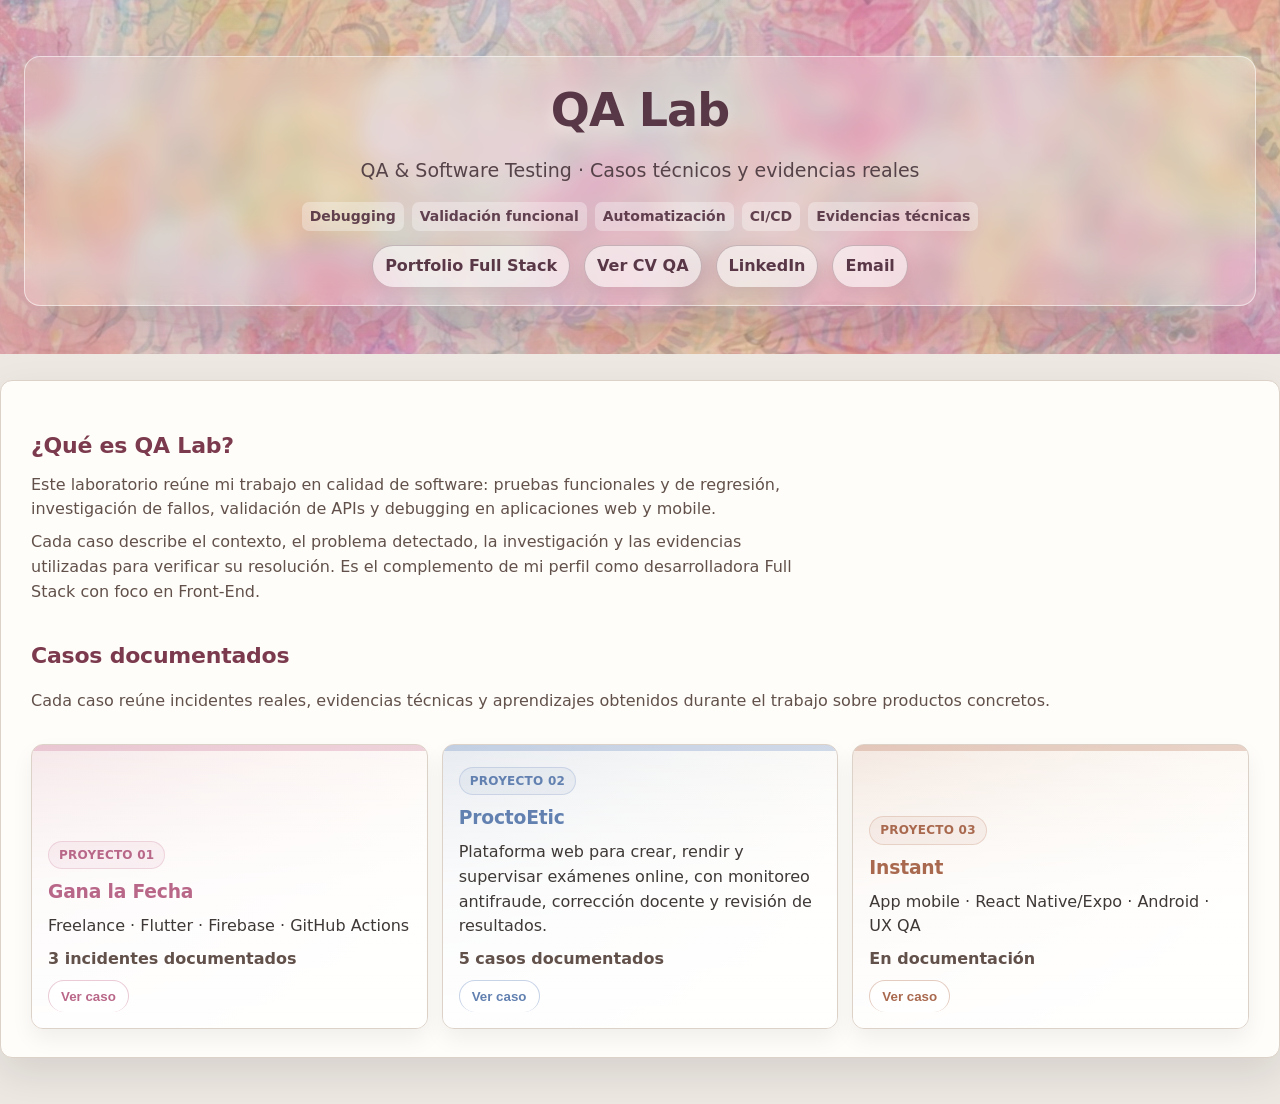
==== commit b5382b41: "feat(qa-lab): diferenciar ruta QA y actualizar evidencias públicas" ====
--- a/qa/index.html
+++ b/qa/index.html
@@ -3,7 +3,8 @@
 <head>
   <meta charset="UTF-8" />
   <meta name="viewport" content="width=device-width, initial-scale=1.0" />
-  <title>QA Lab | Malena Guirotane</title>
+  <title>QA Lab | Testing y calidad de software · Malena Guirotane</title>
+  <meta name="description" content="QA Lab: documentación de pruebas, incidentes, debugging, regresión y validación de aplicaciones web y mobile." />
   <link rel="stylesheet" href="../style.css" />
 </head>
 
@@ -12,7 +13,7 @@
     <div class="container header-inner">
       <div class="brand">
         <h1 class="brand-title">QA Lab</h1>
-        <p class="brand-subtitle">Incidentes reales documentados sobre productos web y mobile.</p>
+        <p class="brand-subtitle">QA &amp; Software Testing · Casos técnicos y evidencias reales</p>
 
         <div class="qa-hero-keywords" aria-label="Enfoques QA Lab">
           <span class="qa-hero-keyword">Debugging</span>
@@ -23,7 +24,9 @@
         </div>
 
         <div class="brand-links">
-          <a class="btn" href="/">Volver al portfolio</a>
+          <a class="btn" href="/">Portfolio Full Stack</a>
+          <a class="btn btn--primary" href="../assets/CV/CV-QA-Malena_Guirotane_2026.pdf" target="_blank" rel="noopener noreferrer">Ver CV QA</a>
+          <a class="btn" href="https://www.linkedin.com/in/malena-guirotane" target="_blank" rel="noopener noreferrer">LinkedIn</a>
           <a class="btn" href="mailto:mguiro21@gmail.com?subject=Consulta%20sobre%20QA%20Lab">Email</a>
         </div>
       </div>
@@ -36,10 +39,10 @@
         <h2>¿Qué es QA Lab?</h2>
         <div class="qa-copy">
           <p class="muted">
-            Registro de incidentes reales documentados durante el desarrollo y mantenimiento de aplicaciones web y mobile.
+            Este laboratorio reúne mi trabajo en calidad de software: pruebas funcionales y de regresión, investigación de fallos, validación de APIs y debugging en aplicaciones web y mobile.
           </p>
           <p class="muted">
-            Cada caso resume el problema, la investigación realizada, la solución aplicada y las evidencias utilizadas para validar el resultado.
+            Cada caso describe el contexto, el problema detectado, la investigación y las evidencias utilizadas para verificar su resolución. Es el complemento de mi perfil como desarrolladora Full Stack con foco en Front-End.
           </p>
         </div>
       </section>
@@ -57,7 +60,7 @@
             <div class="qa-case-card__label">PROYECTO 01</div>
             <h3>Gana la Fecha</h3>
             <p class="muted">Freelance · Flutter · Firebase · GitHub Actions</p>
-            <p class="qa-case-status">Primer caso en desarrollo</p>
+            <p class="qa-case-status">3 incidentes documentados</p>
             <button class="btn qa-case-trigger" type="button" data-target="mauri" data-open-label="Ver caso" data-close-label="Cerrar caso">Ver caso</button>
             </div>
           </article>
@@ -68,7 +71,7 @@
             <div class="qa-case-card__label">PROYECTO 02</div>
             <h3>ProctoEtic</h3>
             <p class="muted">Plataforma web para crear, rendir y supervisar exámenes online, con monitoreo antifraude, corrección docente y revisión de resultados.</p>
-            <p class="qa-case-status">En documentación</p>
+            <p class="qa-case-status">5 casos documentados</p>
             <button class="btn qa-case-trigger" type="button" data-target="proctoetic" data-open-label="Ver caso" data-close-label="Cerrar caso">Ver caso</button>
             </div>
           </article>
@@ -84,16 +87,6 @@
             </div>
           </article>
 
-          <article class="card qa-case-card qa-case-card--neri" data-project-card="neri">
-            <div class="qa-case-card__overlay"></div>
-            <div class="qa-case-card__content">
-            <div class="qa-case-card__label">PROYECTO 04</div>
-            <h3>Neri</h3>
-            <p class="muted">Asistente personal · Mobile · IA · Debugging conversacional</p>
-            <p class="qa-case-status">En documentación</p>
-            <button class="btn qa-case-trigger" type="button" data-target="neri" data-open-label="Ver caso" data-close-label="Cerrar caso">Ver caso</button>
-            </div>
-          </article>
         </div>
       </section>
 
@@ -102,74 +95,56 @@
           <span class="qa-entry__label">PROYECTO 01</span>
           <h2>Gana la Fecha</h2>
         </div>
-        <p class="qa-entry__meta muted">Proyecto freelance de mantenimiento, debugging, builds Android/Web y automatización de despliegues sobre una app Flutter/Firebase.</p>
+        <p class="qa-entry__meta muted">Proyecto freelance de mantenimiento y mejora sobre una aplicación existente desarrollada en Flutter y Firebase.</p>
 
         <div class="qa-overview-strip">
           <div class="qa-overview-strip__head">
             <h3>Overview</h3>
-            <p class="muted">Capturas generales del producto para contextualizar la documentación técnica.</p>
+            <p class="muted">Captura general del producto para contextualizar la documentación técnica.</p>
           </div>
 
-          <div class="qa-media-grid qa-media-grid--overview">
+          <div class="qa-media-grid qa-media-grid--overview qa-media-grid--overview-single">
             <figure class="qa-media-card">
               <button class="qa-media-thumb" type="button" data-lightbox-image="../assets/qa/gana-la-fecha/overview/01-login-mobile.png" data-lightbox-caption="Pantalla de login">
                 <img src="../assets/qa/gana-la-fecha/overview/01-login-mobile.png" alt="Login de Gana la Fecha" loading="lazy">
               </button>
               <figcaption class="qa-media-caption">Pantalla de login</figcaption>
             </figure>
-
-            <figure class="qa-media-card">
-              <button class="qa-media-thumb" type="button" data-lightbox-image="../assets/qa/gana-la-fecha/overview/02-home-mobile.png" data-lightbox-caption="Pantalla principal">
-                <img src="../assets/qa/gana-la-fecha/overview/02-home-mobile.png" alt="Home de Gana la Fecha" loading="lazy">
-              </button>
-              <figcaption class="qa-media-caption">Pantalla principal</figcaption>
-            </figure>
-
-            <figure class="qa-media-card">
-              <button class="qa-media-thumb" type="button" data-lightbox-image="../assets/qa/gana-la-fecha/overview/03-menu-lateral-mobile.png" data-lightbox-caption="Menú lateral">
-                <img src="../assets/qa/gana-la-fecha/overview/03-menu-lateral-mobile.png" alt="Menú lateral de Gana la Fecha" loading="lazy">
-              </button>
-              <figcaption class="qa-media-caption">Menú lateral</figcaption>
-            </figure>
           </div>
         </div>
 
         <div class="qa-tabs" role="tablist" aria-label="Secciones Gana la Fecha">
-          <button class="qa-tab is-active" type="button" role="tab" aria-selected="true" data-tab-target="mauri-overview">Ficha rápida</button>
-          <button class="qa-tab" type="button" role="tab" aria-selected="false" data-tab-target="mauri-summary">Resumen</button>
-          <button class="qa-tab" type="button" role="tab" aria-selected="false" data-tab-target="mauri-tech">Tecnologías</button>
-          <button class="qa-tab" type="button" role="tab" aria-selected="false" data-tab-target="mauri-incidents">Incidentes</button>
-          <button class="qa-tab" type="button" role="tab" aria-selected="false" data-tab-target="mauri-learnings">Aprendizajes</button>
+          <button class="qa-tab is-active" type="button" role="tab" aria-selected="true" data-tab-target="mauri-overview">Contexto</button>
+          <button class="qa-tab" type="button" role="tab" aria-selected="false" data-tab-target="mauri-summary">Rol y foco</button>
+          <button class="qa-tab" type="button" role="tab" aria-selected="false" data-tab-target="mauri-tech">Stack</button>
+          <button class="qa-tab" type="button" role="tab" aria-selected="false" data-tab-target="mauri-incidents">Casos QA &amp; Dev</button>
+          <button class="qa-tab" type="button" role="tab" aria-selected="false" data-tab-target="mauri-learnings">Aprendizajes clave</button>
         </div>
 
         <div class="qa-tab-panels">
           <section id="mauri-overview" class="qa-tab-panel is-active" role="tabpanel">
-            <div class="qa-fact-grid">
-              <div class="qa-fact-row"><span class="qa-fact-key">Rol</span><span class="qa-fact-value">Proyecto freelance</span></div>
-              <div class="qa-fact-row"><span class="qa-fact-key">Tipo</span><span class="qa-fact-value">Mantenimiento correctivo y evolutivo</span></div>
-              <div class="qa-fact-row"><span class="qa-fact-key">Plataformas</span><span class="qa-fact-value">Android · Web</span></div>
-              <div class="qa-fact-row"><span class="qa-fact-key">Stack principal</span><span class="qa-fact-value">Flutter · Firebase</span></div>
-              <div class="qa-fact-row"><span class="qa-fact-key">Foco</span><span class="qa-fact-value">Debugging · Builds · CI/CD · Despliegues</span></div>
-            </div>
+            <p class="muted">Colaboré sobre una aplicación existente que necesitaba correcciones técnicas, estabilización de builds y validación de su versión web. El trabajo implicó comprender una base de código ajena, investigar fallos y realizar ajustes sin desarrollar el producto desde cero.</p>
+            <p class="muted"><strong>Stack principal:</strong> Flutter · Firebase · GitHub Actions · Git / GitHub</p>
+            <p class="muted"><strong>Foco:</strong> Debugging · Builds · CI/CD · Validación post-fix · Deploy</p>
           </section>
 
           <section id="mauri-summary" class="qa-tab-panel" role="tabpanel" hidden>
-            <p class="muted">Gana la Fecha fue un proyecto freelance de mantenimiento correctivo y evolutivo sobre una aplicación Flutter/Firebase y su landing web.</p>
-            <p class="muted">En esta sección se documentan incidentes relacionados con debugging, infraestructura, CI/CD, despliegues y validación técnica en un contexto de cliente real.</p>
+            <p class="muted"><strong>Rol:</strong> colaboración freelance con enfoque híbrido QA + desarrollo.</p>
+            <p class="muted"><strong>Foco:</strong> debugging de errores, mantenimiento correctivo, configuración de builds, GitHub Actions, despliegues y validación posterior a los cambios.</p>
           </section>
 
           <section id="mauri-tech" class="qa-tab-panel" role="tabpanel" hidden>
             <div class="qa-tech-groups">
               <article class="qa-tech-group">
-                <h3>Mobile / App</h3>
+                <h3>Mobile / Web</h3>
                 <ul class="stack">
                   <li>Flutter</li>
-                  <li>Android Build</li>
+                  <li>Flutter Web</li>
                 </ul>
               </article>
 
               <article class="qa-tech-group">
-                <h3>Backend / Plataforma</h3>
+                <h3>Backend / Servicios</h3>
                 <ul class="stack">
                   <li>Firebase</li>
                   <li>Firebase Hosting</li>
@@ -180,12 +155,13 @@
                 <h3>CI/CD</h3>
                 <ul class="stack">
                   <li>GitHub Actions</li>
-                  <li>GitHub</li>
+                  <li>Builds Android/Web</li>
+                  <li>Artifacts</li>
                 </ul>
               </article>
 
               <article class="qa-tech-group">
-                <h3>Control de versión</h3>
+                <h3>Versionado</h3>
                 <ul class="stack">
                   <li>Git</li>
                 </ul>
@@ -203,12 +179,12 @@
                   </div>
                   <div class="qa-incident-doc__badges">
                     <span class="qa-incident-pill-group">
-                      <span class="qa-incident-pill-label">Tipo</span>
-                      <span class="qa-incident-pill">Validación funcional</span>
+                      <span class="qa-incident-pill-label">Severidad</span>
+                      <span class="qa-incident-pill">Alta</span>
                     </span>
                     <span class="qa-incident-pill-group">
                       <span class="qa-incident-pill-label">Estado</span>
-                      <span class="qa-incident-pill qa-incident-pill--status">Validado</span>
+                      <span class="qa-incident-pill qa-incident-pill--status">Resuelto</span>
                     </span>
                     <button class="qa-incident-toggle" type="button" data-incident-target="glf-001-detail" aria-expanded="false">Ver detalle</button>
                   </div>
@@ -216,8 +192,10 @@
 
                 <div id="glf-001-detail" class="qa-incident-doc__detail" hidden>
                   <div class="qa-incident-copy">
-                    <p><strong>Descripción breve:</strong> El workflow de GitHub Actions fallaba durante la generación del APK Android porque el build no encontraba el archivo <code>google-services.json</code>, necesario para compilar la app con Firebase.</p>
-                    <p><strong>Resolución breve:</strong> Se ajustó el pipeline para reconstruir el archivo desde un secret de GitHub Actions antes de ejecutar el build, permitiendo generar correctamente el APK y el build web como artifacts.</p>
+                    <p><strong>Resumen:</strong> El pipeline de GitHub Actions no lograba generar correctamente el build Android debido a una configuración requerida por Firebase que no estaba disponible durante la ejecución.</p>
+                    <p><strong>Qué ocurrió:</strong> El workflow fallaba durante <code>processReleaseGoogleServices</code> porque el entorno de CI no encontraba <code>google-services.json</code>, necesario para completar el build de la aplicación.</p>
+                    <p><strong>Resolución y validación:</strong> Se ajustó la configuración del pipeline para disponer del archivo requerido durante el proceso de build sin incorporarlo directamente al repositorio. Después del cambio realicé un <strong>re-test del pipeline</strong>, verificando que la ejecución finalizara correctamente y que se generaran los artifacts correspondientes para Android y web.</p>
+                    <p><strong>Prácticas aplicadas:</strong> Debugging de CI/CD · Testing de build · GitHub Actions · Gestión de configuración · Re-test · Verificación de artifacts · Validación post-fix</p>
                   </div>
 
                   <div class="qa-evidence-block">
@@ -252,7 +230,7 @@
                 <div class="qa-incident-doc__head">
                   <div class="qa-incident-doc__meta">
                     <span class="qa-incident-doc__id">GLF-002</span>
-                    <h3>Crash crítico durante el inicio de Flutter Web</h3>
+                    <h3>Error crítico durante el inicio de Flutter Web</h3>
                   </div>
                   <div class="qa-incident-doc__badges">
                     <span class="qa-incident-pill-group">
@@ -269,8 +247,10 @@
 
                 <div id="glf-002-detail" class="qa-incident-doc__detail" hidden>
                   <div class="qa-incident-copy">
-                    <p><strong>Descripción breve:</strong> La versión web mostraba un error fatal al iniciar, con mensajes relacionados a valores nulos durante el arranque de la aplicación.</p>
-                    <p><strong>Resolución breve:</strong> Se revisó el flujo de inicialización de Firebase y el arranque web, incorporando diagnóstico por etapas y ajustes defensivos para estabilizar la carga inicial.</p>
+                    <p><strong>Resumen:</strong> La versión web de la aplicación presentaba un error de runtime durante el inicio e impedía acceder normalmente al sistema.</p>
+                    <p><strong>Qué ocurrió:</strong> Al cargar la aplicación aparecía un error asociado al uso de un valor nulo durante el arranque. El problema impedía que la interfaz llegara correctamente a la pantalla de acceso.</p>
+                    <p><strong>Resolución y validación:</strong> Se investigó el flujo de inicialización de la aplicación y se realizaron ajustes para evitar el fallo durante el arranque. Luego ejecuté un <strong>re-test del inicio de Flutter Web</strong>, comprobando que la aplicación cargara nuevamente y llegara correctamente a la pantalla de login.</p>
+                    <p><strong>Prácticas aplicadas:</strong> Debugging de runtime · Flutter Web · Análisis de errores · Testing funcional · Re-test · Validación post-fix</p>
                   </div>
 
                   <div class="qa-evidence-block">
@@ -298,16 +278,16 @@
                 <div class="qa-incident-doc__head">
                   <div class="qa-incident-doc__meta">
                     <span class="qa-incident-doc__id">GLF-003</span>
-                    <h3>Validación de despliegue Web en Firebase Hosting</h3>
+                    <h3>Validación de despliegue web en Firebase Hosting</h3>
                   </div>
                   <div class="qa-incident-doc__badges">
                     <span class="qa-incident-pill-group">
-                      <span class="qa-incident-pill-label">Severidad</span>
-                      <span class="qa-incident-pill">Media</span>
+                      <span class="qa-incident-pill-label">Tipo</span>
+                      <span class="qa-incident-pill">Validación de deploy</span>
                     </span>
                     <span class="qa-incident-pill-group">
                       <span class="qa-incident-pill-label">Estado</span>
-                      <span class="qa-incident-pill qa-incident-pill--status">Resuelto</span>
+                      <span class="qa-incident-pill qa-incident-pill--status">Validado</span>
                     </span>
                     <button class="qa-incident-toggle" type="button" data-incident-target="glf-003-detail" aria-expanded="false">Ver detalle</button>
                   </div>
@@ -315,8 +295,10 @@
 
                 <div id="glf-003-detail" class="qa-incident-doc__detail" hidden>
                   <div class="qa-incident-copy">
-                    <p><strong>Descripción breve:</strong> Después de estabilizar el build, era necesario validar que la versión web quedara correctamente publicada y accesible desde Firebase Hosting.</p>
-                    <p><strong>Resolución breve:</strong> Se verificó el workflow exitoso, la generación de artifacts y el estado de Firebase Hosting, confirmando que la aplicación quedara publicada y operativa.</p>
+                    <p><strong>Resumen:</strong> Después de estabilizar el proceso de build, se validó que la versión web quedara correctamente publicada y accesible desde Firebase Hosting.</p>
+                    <p><strong>Qué se validó:</strong> Era necesario comprobar no solo que el workflow terminara correctamente, sino también que el build generado se publicara y que la aplicación pudiera abrirse desde el entorno desplegado.</p>
+                    <p><strong>Pruebas realizadas:</strong> Se verificó la ejecución exitosa de GitHub Actions, la generación de artifacts, la publicación en Firebase Hosting y el acceso efectivo a la aplicación desde navegador.</p>
+                    <p><strong>Prácticas aplicadas:</strong> Validación de deploy · CI/CD · GitHub Actions · Firebase Hosting · Verificación de artifacts · Validación post-deploy</p>
                   </div>
 
                   <div class="qa-evidence-block">
@@ -347,37 +329,32 @@
                 </div>
               </article>
 
-              <article class="qa-incident-doc">
-                <div class="qa-incident-doc__head">
-                  <div class="qa-incident-doc__meta">
-                    <span class="qa-incident-doc__id">GLF-004</span>
-                    <h3>Hardening de Firebase Hosting y reglas de seguridad</h3>
-                  </div>
-                  <div class="qa-incident-doc__badges">
-                    <span class="qa-incident-pill-group">
-                      <span class="qa-incident-pill-label">Severidad</span>
-                      <span class="qa-incident-pill">Alta</span>
-                    </span>
-                    <span class="qa-incident-pill-group">
-                      <span class="qa-incident-pill-label">Estado</span>
-                      <span class="qa-incident-pill qa-incident-pill--status">Pendiente de documentación</span>
-                    </span>
-                    <button class="qa-incident-toggle" type="button" data-incident-target="glf-004-detail" aria-expanded="false">Ver detalle</button>
-                  </div>
-                </div>
-
-                <div id="glf-004-detail" class="qa-incident-doc__detail" hidden>
-                  <div class="qa-incident-copy">
-                    <p><strong>Descripción breve:</strong> Se identificaron puntos de mejora vinculados a seguridad, exposición de archivos administrativos y reglas de acceso en Firebase.</p>
-                    <p><strong>Resolución breve:</strong> Este incidente queda reservado para documentar las evidencias específicas de hardening y reducción de superficie expuesta.</p>
-                  </div>
-                </div>
-              </article>
             </div>
           </section>
 
           <section id="mauri-learnings" class="qa-tab-panel" role="tabpanel" hidden>
-            <p class="muted">Este proyecto permitió trabajar sobre problemas reales de mantenimiento, despliegue y validación técnica, integrando debugging, revisión de logs, configuración Firebase y automatización de builds.</p>
+            <div class="qa-fact-grid">
+              <div class="qa-fact-row">
+                <span class="qa-fact-key">CI/CD y configuración sensible</span>
+                <span class="qa-fact-value">Trabajar con el fallo del build me permitió entender mejor cómo manejar configuraciones necesarias para Firebase dentro de un pipeline sin depender de archivos sensibles expuestos directamente en el repositorio.</span>
+              </div>
+              <div class="qa-fact-row">
+                <span class="qa-fact-key">Un build exitoso no garantiza que la aplicación funcione</span>
+                <span class="qa-fact-value">Después de resolver el pipeline, encontré un error que aparecía recién durante la ejecución de Flutter Web. Eso me ayudó a diferenciar problemas de compilación de problemas de runtime y a entender que la validación debe continuar después del build.</span>
+              </div>
+              <div class="qa-fact-row">
+                <span class="qa-fact-key">Debugging de runtime</span>
+                <span class="qa-fact-value">Investigar el error de inicio me permitió trabajar con fallos que solo aparecen al ejecutar la aplicación y comprobar la importancia de validar nuevamente el comportamiento después de cada corrección.</span>
+              </div>
+              <div class="qa-fact-row">
+                <span class="qa-fact-key">Validación post-deploy</span>
+                <span class="qa-fact-value">El despliegue en Firebase me mostró que un workflow exitoso tampoco alcanza por sí solo: es necesario comprobar que la versión publicada sea realmente accesible en el entorno final.</span>
+              </div>
+              <div class="qa-fact-row">
+                <span class="qa-fact-key">Trabajo sobre una aplicación existente</span>
+                <span class="qa-fact-value">Este proyecto me permitió practicar cómo comprender una base de código que no desarrollé desde cero, intervenir de forma puntual y validar cada cambio antes de continuar.</span>
+              </div>
+            </div>
           </section>
         </div>
       </section>
@@ -731,7 +708,28 @@
           </section>
 
           <section id="proctoetic-learnings" class="qa-tab-panel" role="tabpanel" hidden>
-            <p class="muted">Los casos documentados en ProctoEtic reúnen debugging, correcciones técnicas y validaciones funcionales realizadas sobre flujos críticos del producto.</p>
+            <div class="qa-fact-grid">
+              <div class="qa-fact-row">
+                <span class="qa-fact-key">Control de acceso y regresión</span>
+                <span class="qa-fact-value">Entendí que validar permisos no implica solo comprobar que el fix funcione, sino también revisar que no afecte otros flujos ni permita accesos indebidos.</span>
+              </div>
+              <div class="qa-fact-row">
+                <span class="qa-fact-key">Integración API–base de datos</span>
+                <span class="qa-fact-value">Trabajar con la migración a PostgreSQL me permitió ver cómo un cambio en persistencia puede impactar distintas funcionalidades y por qué es importante combinar debugging con pruebas de integración.</span>
+              </div>
+              <div class="qa-fact-row">
+                <span class="qa-fact-key">Diagnóstico con DevTools</span>
+                <span class="qa-fact-value">El error 404 en la revisión de exámenes me ayudó a usar Network y las respuestas HTTP para identificar con más precisión dónde se originaba una falla.</span>
+              </div>
+              <div class="qa-fact-row">
+                <span class="qa-fact-key">Validación end-to-end</span>
+                <span class="qa-fact-value">El flujo de corrección docente me mostró la importancia de probar procesos completos y verificar que estados, calificaciones, feedback y resultados mantengan coherencia entre sí.</span>
+              </div>
+              <div class="qa-fact-row">
+                <span class="qa-fact-key">Casos negativos y reglas de negocio</span>
+                <span class="qa-fact-value">Las pruebas del sistema antifraude me permitieron trabajar con escenarios provocados intencionalmente para comprobar que advertencias, penalizaciones y cambios de estado funcionaran como se esperaba.</span>
+              </div>
+            </div>
           </section>
         </div>
       </section>
@@ -755,24 +753,6 @@
         </div>
       </section>
 
-      <section id="neri" class="qa-entry qa-entry--neri" hidden>
-        <div class="qa-entry__head">
-          <span class="qa-entry__label">PROYECTO 04</span>
-          <h2>Neri</h2>
-        </div>
-        <p class="qa-entry__meta muted">Asistente personal mobile orientado a planificación diaria, ajustes conversacionales, gestión de tareas y debugging de lógica conversacional.</p>
-
-        <div class="qa-entry__grid">
-          <article class="card compact">
-            <h3>Estado</h3>
-            <p class="muted">En proceso de documentación</p>
-          </article>
-          <article class="card compact">
-            <h3>Próxima incorporación</h3>
-            <p class="muted">Esta sección se completará progresivamente con incidentes reales, evidencias técnicas y validaciones realizadas sobre el proyecto.</p>
-          </article>
-        </div>
-      </section>
     </main>
   </div>
   <div class="qa-lightbox" hidden aria-hidden="true">
--- a/style.css
+++ b/style.css
@@ -645,6 +645,16 @@
   color: var(--ink);
 }
 
+.qa-entry--mauri .qa-incident-copy code{
+  font-family: inherit;
+  font-size: inherit;
+  font-weight: 600;
+  color: var(--qa-accent-text);
+  background: rgba(var(--qa-accent-rgb),0.08);
+  border-radius: 4px;
+  padding: 1px 3px;
+}
+
 .qa-evidence-block{
   margin-top: 12px;
 }
@@ -663,6 +673,11 @@
 
 .qa-media-grid--overview{
   margin-top: 0;
+}
+
+.qa-media-grid--overview-single{
+  grid-template-columns: minmax(0, 420px);
+  justify-content: center;
 }
 
 .qa-media-card{
